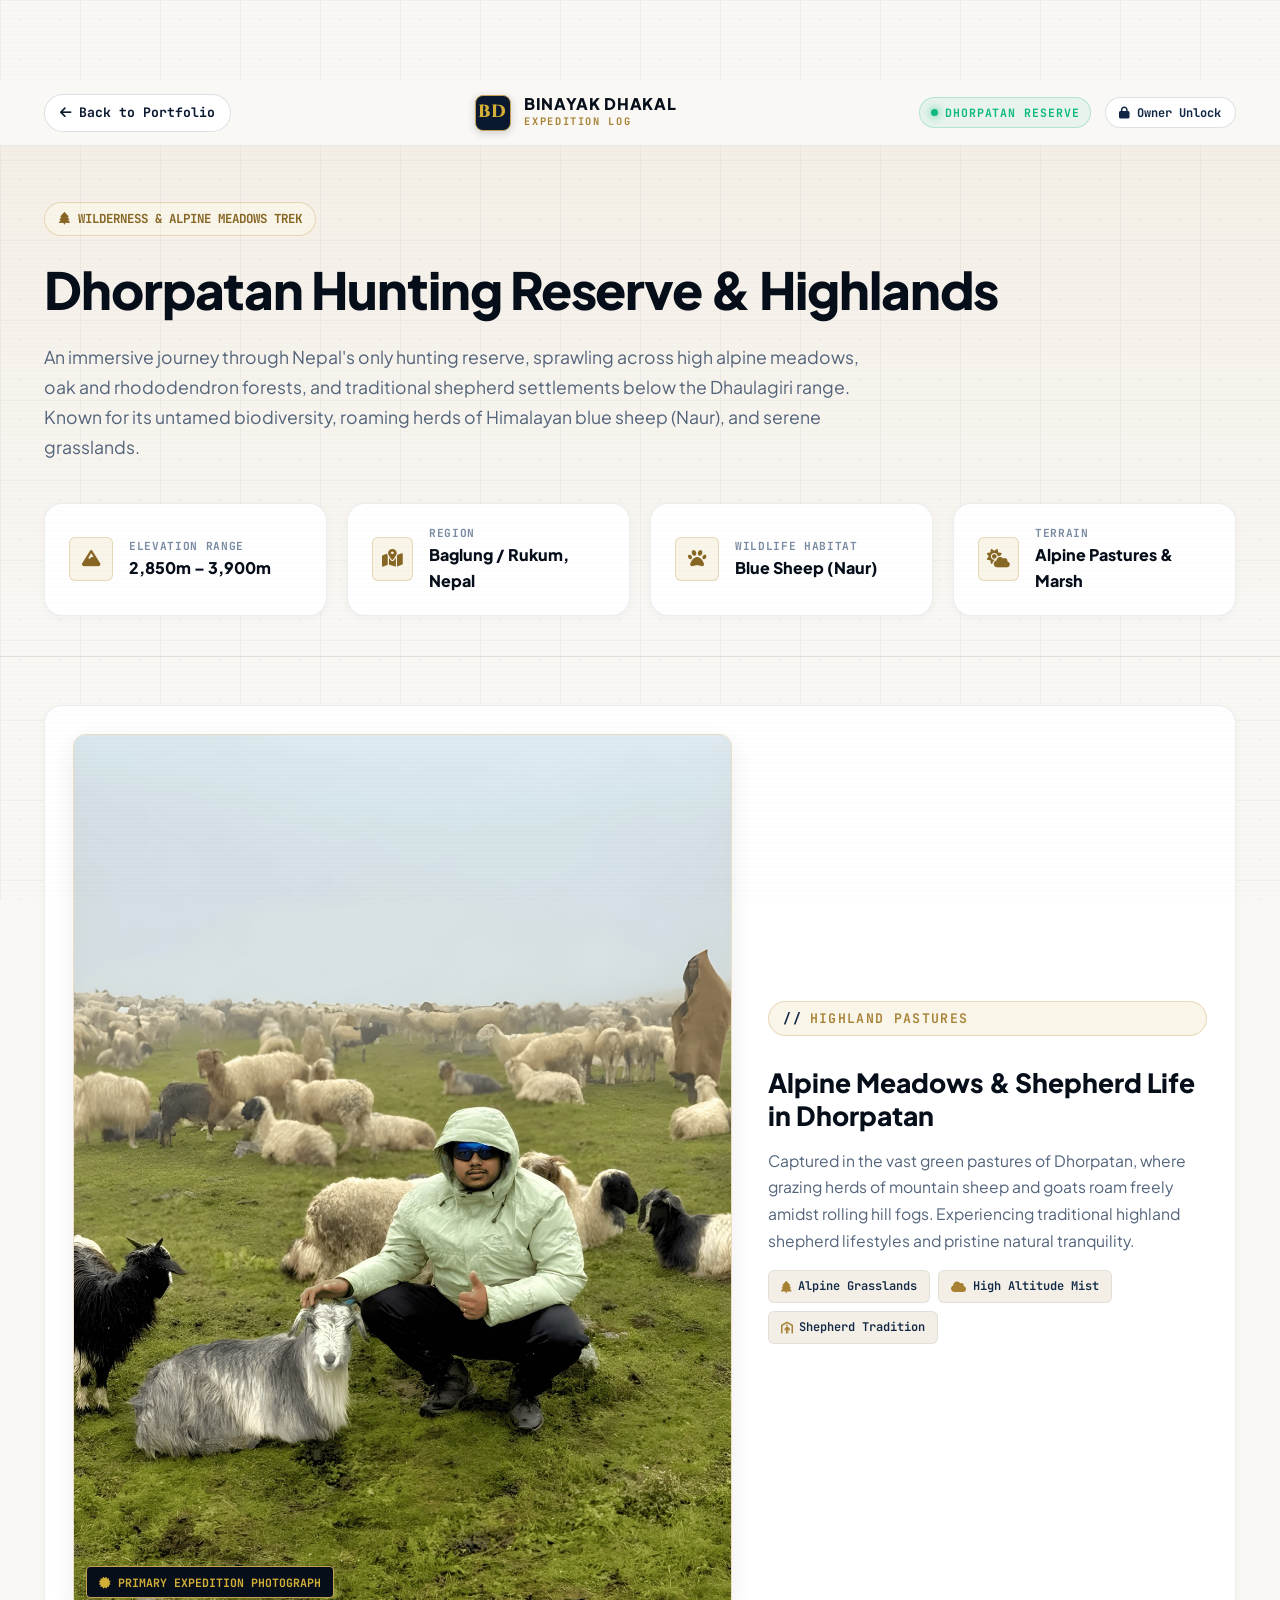
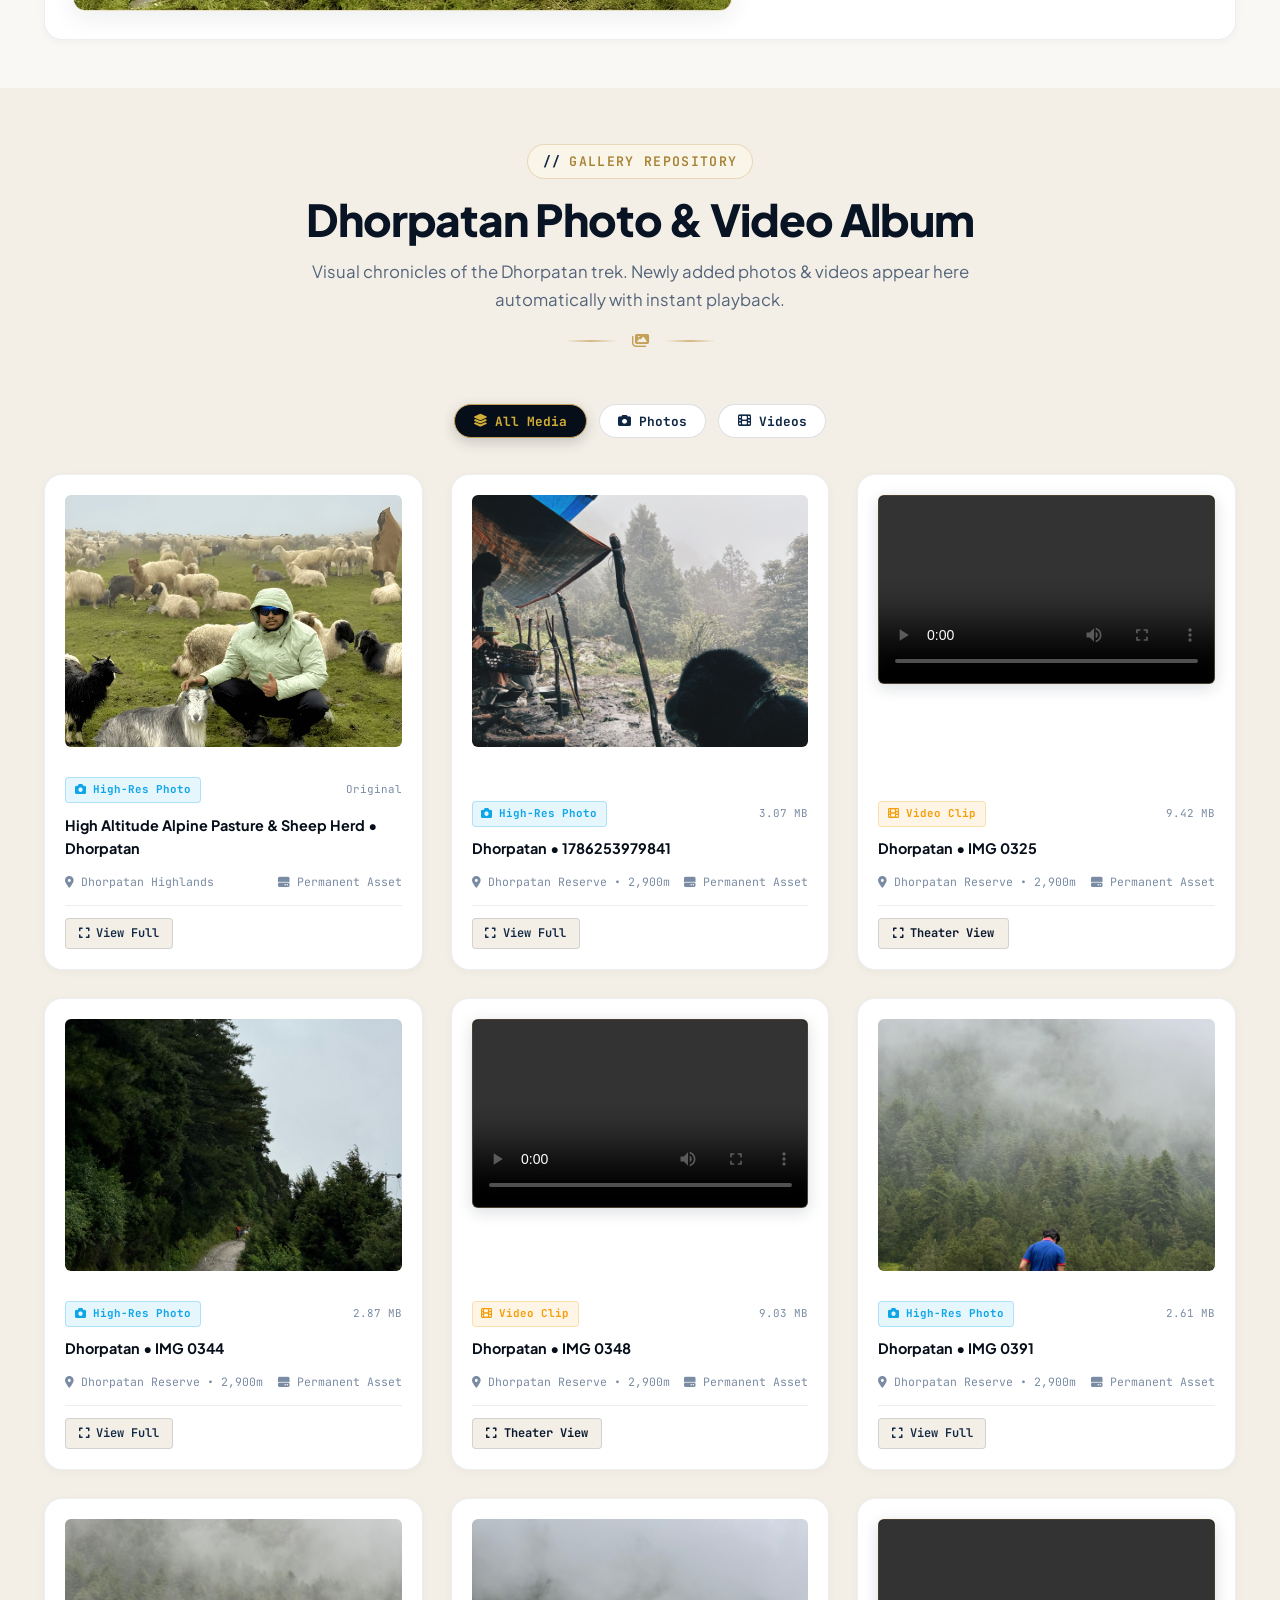
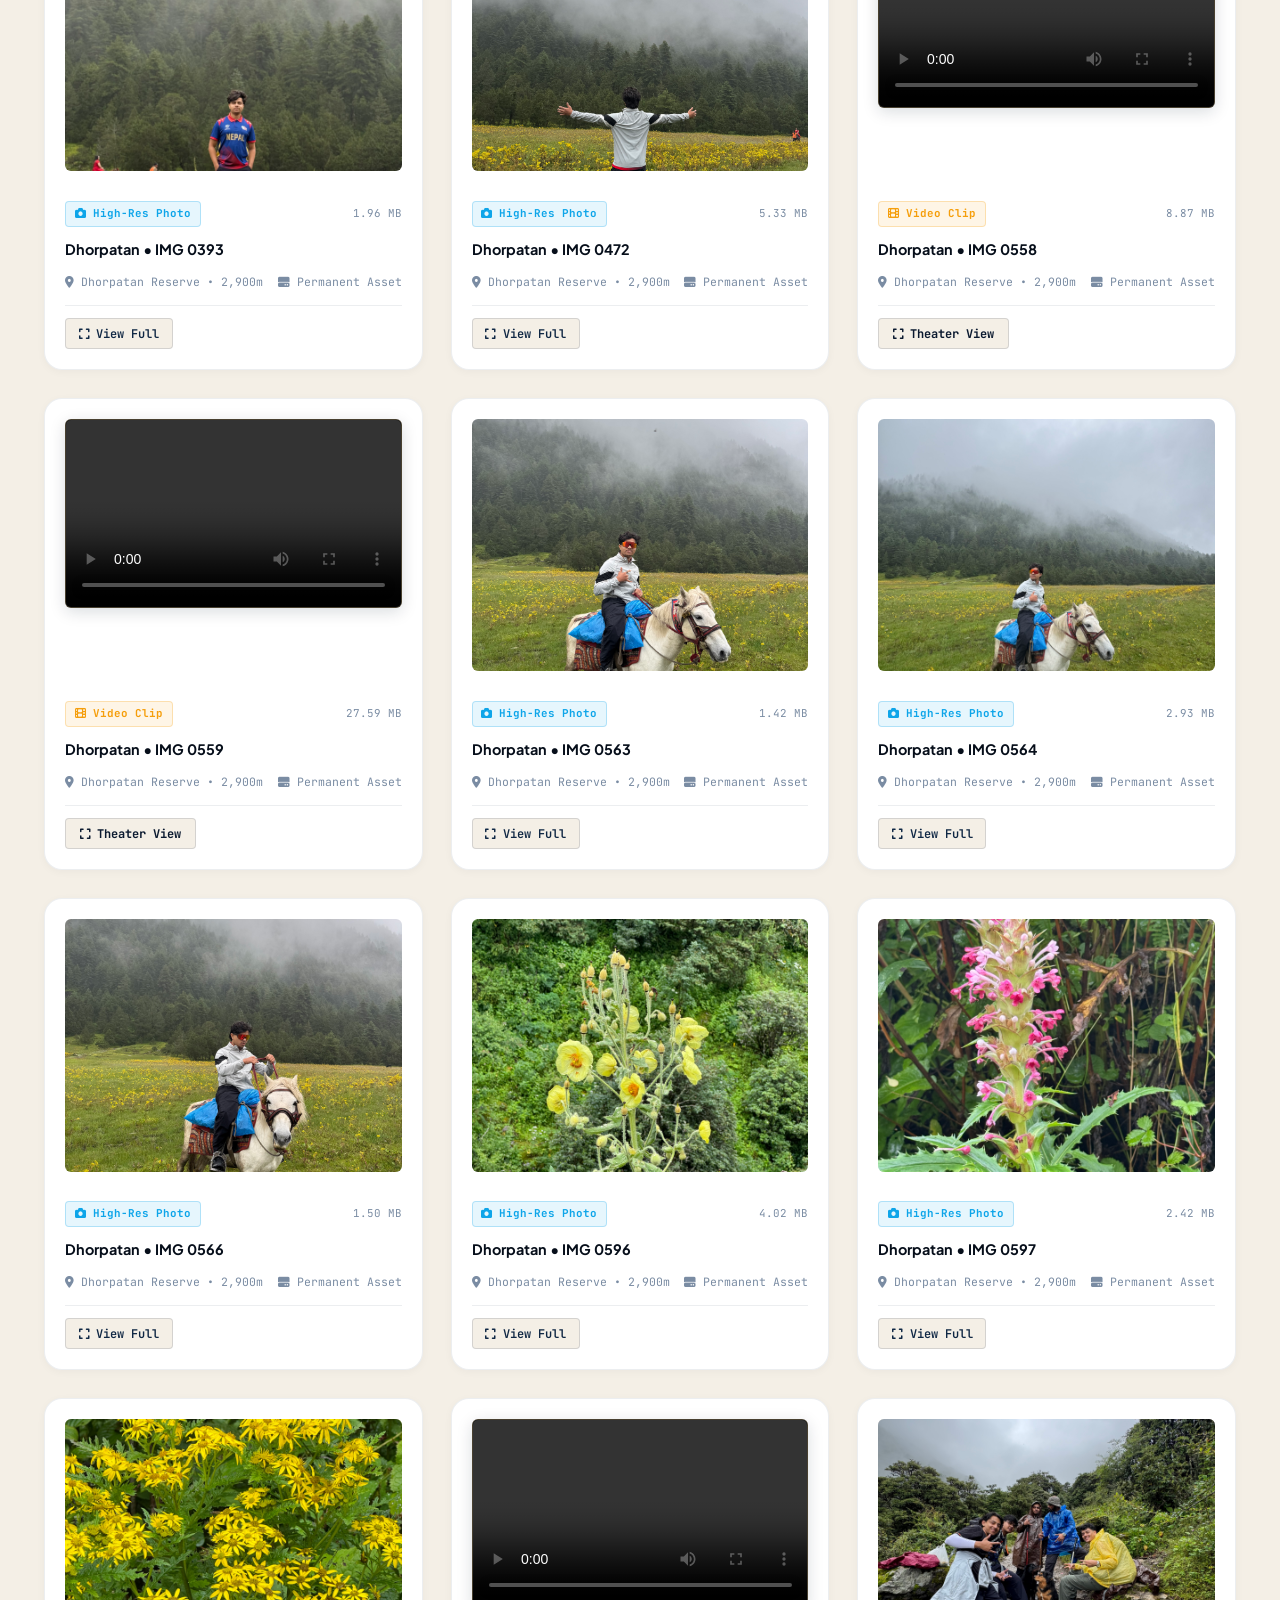
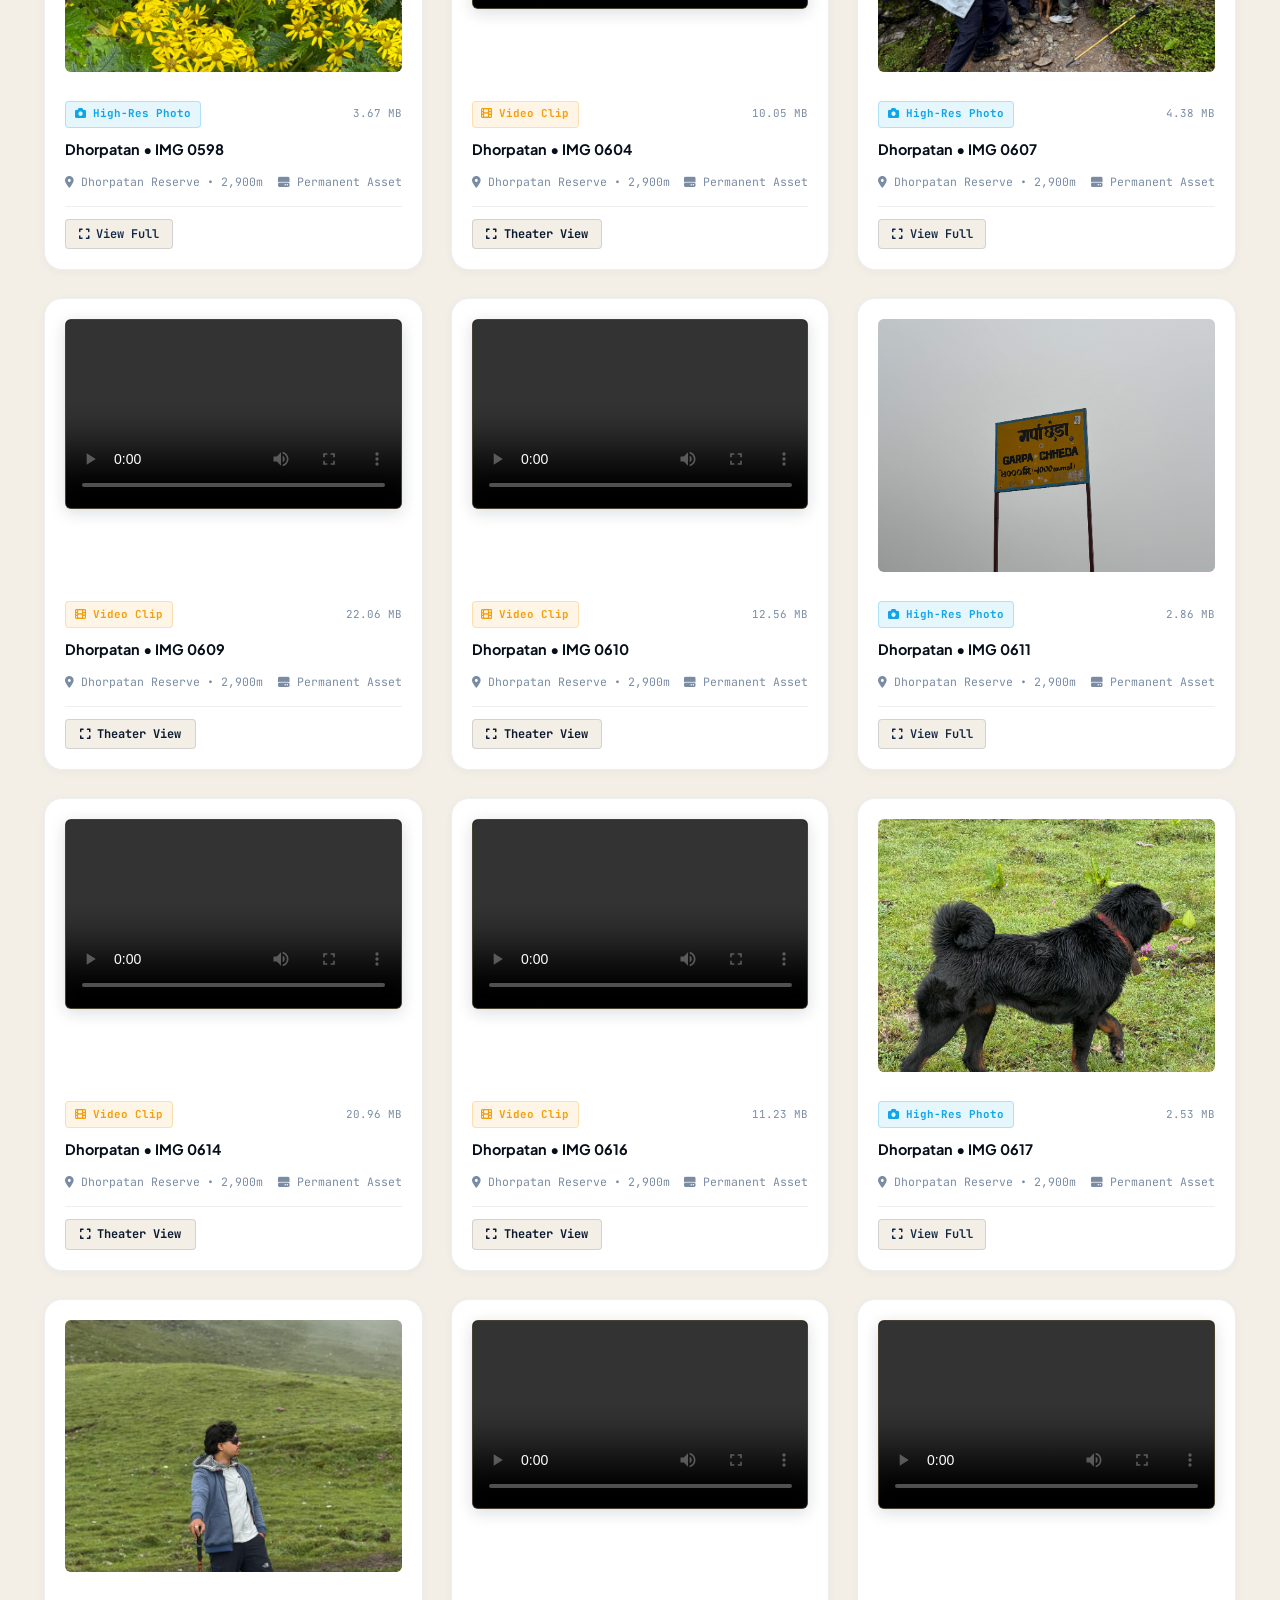
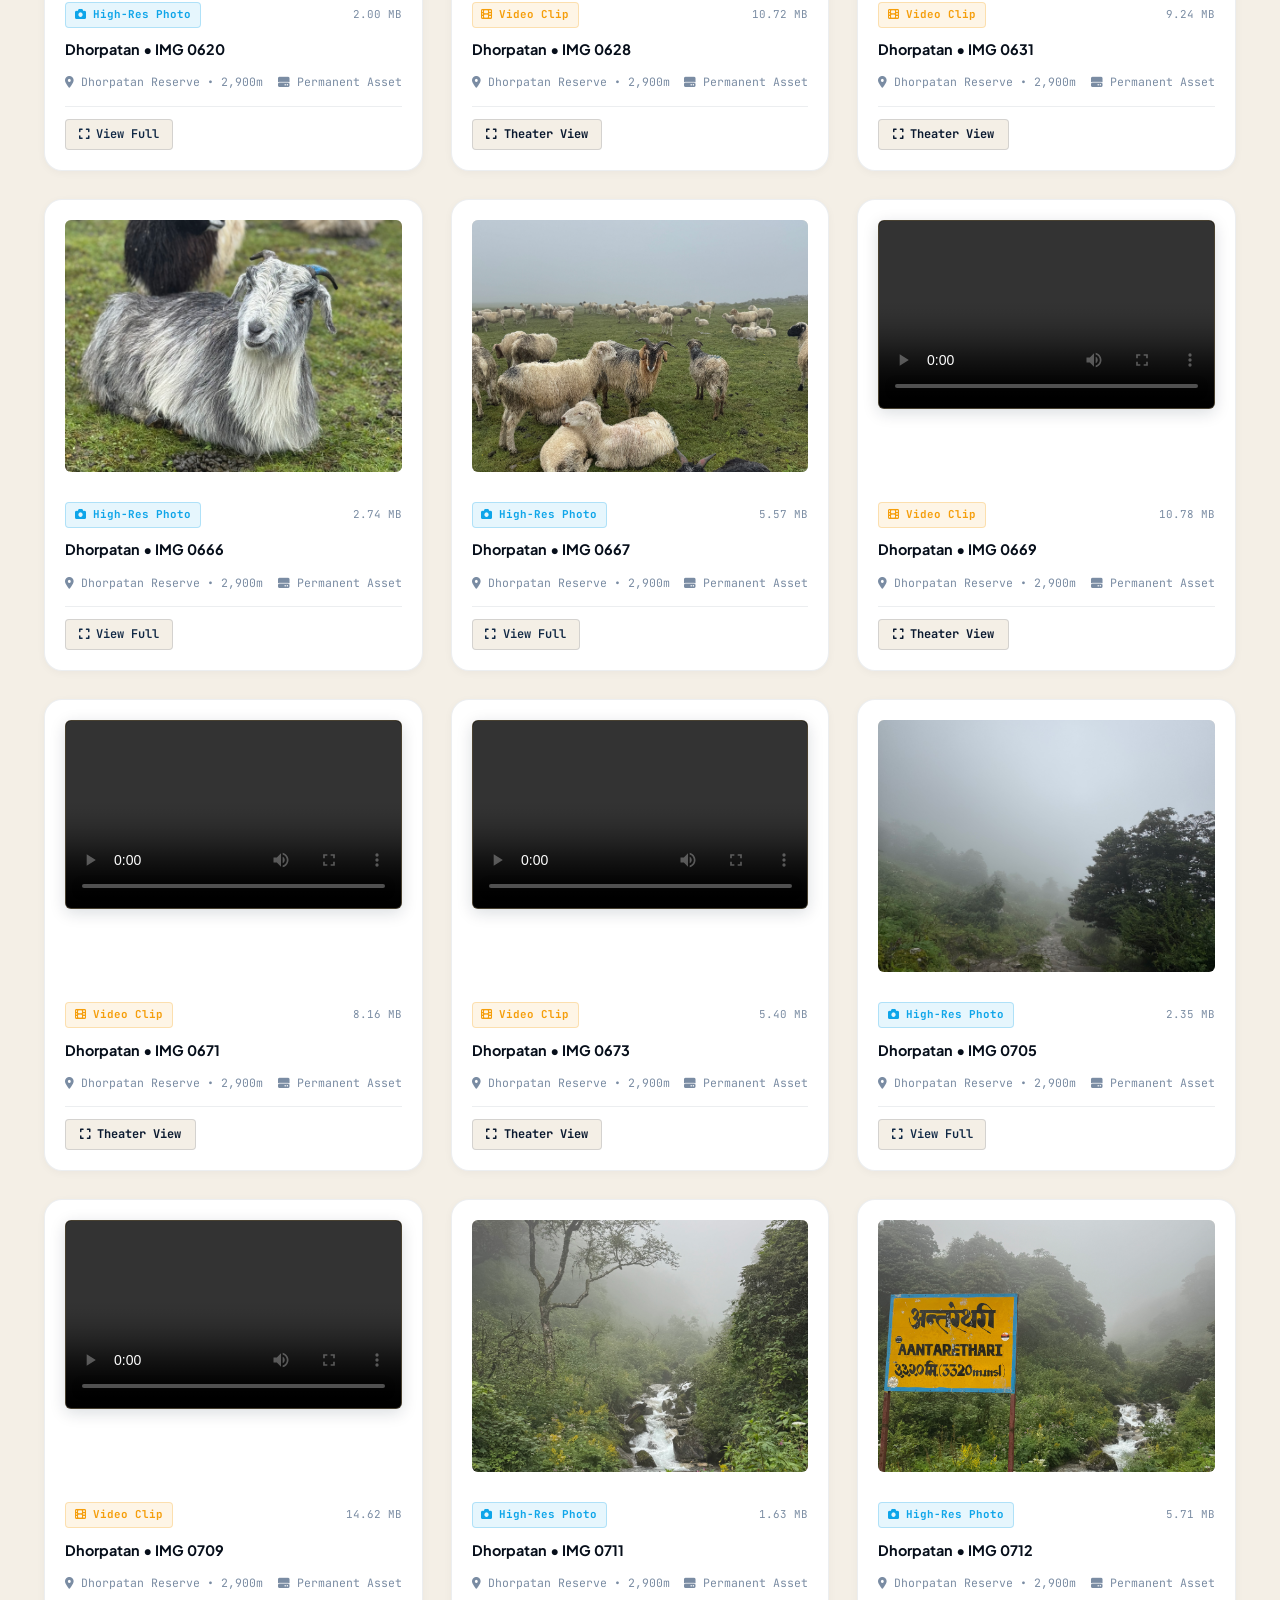
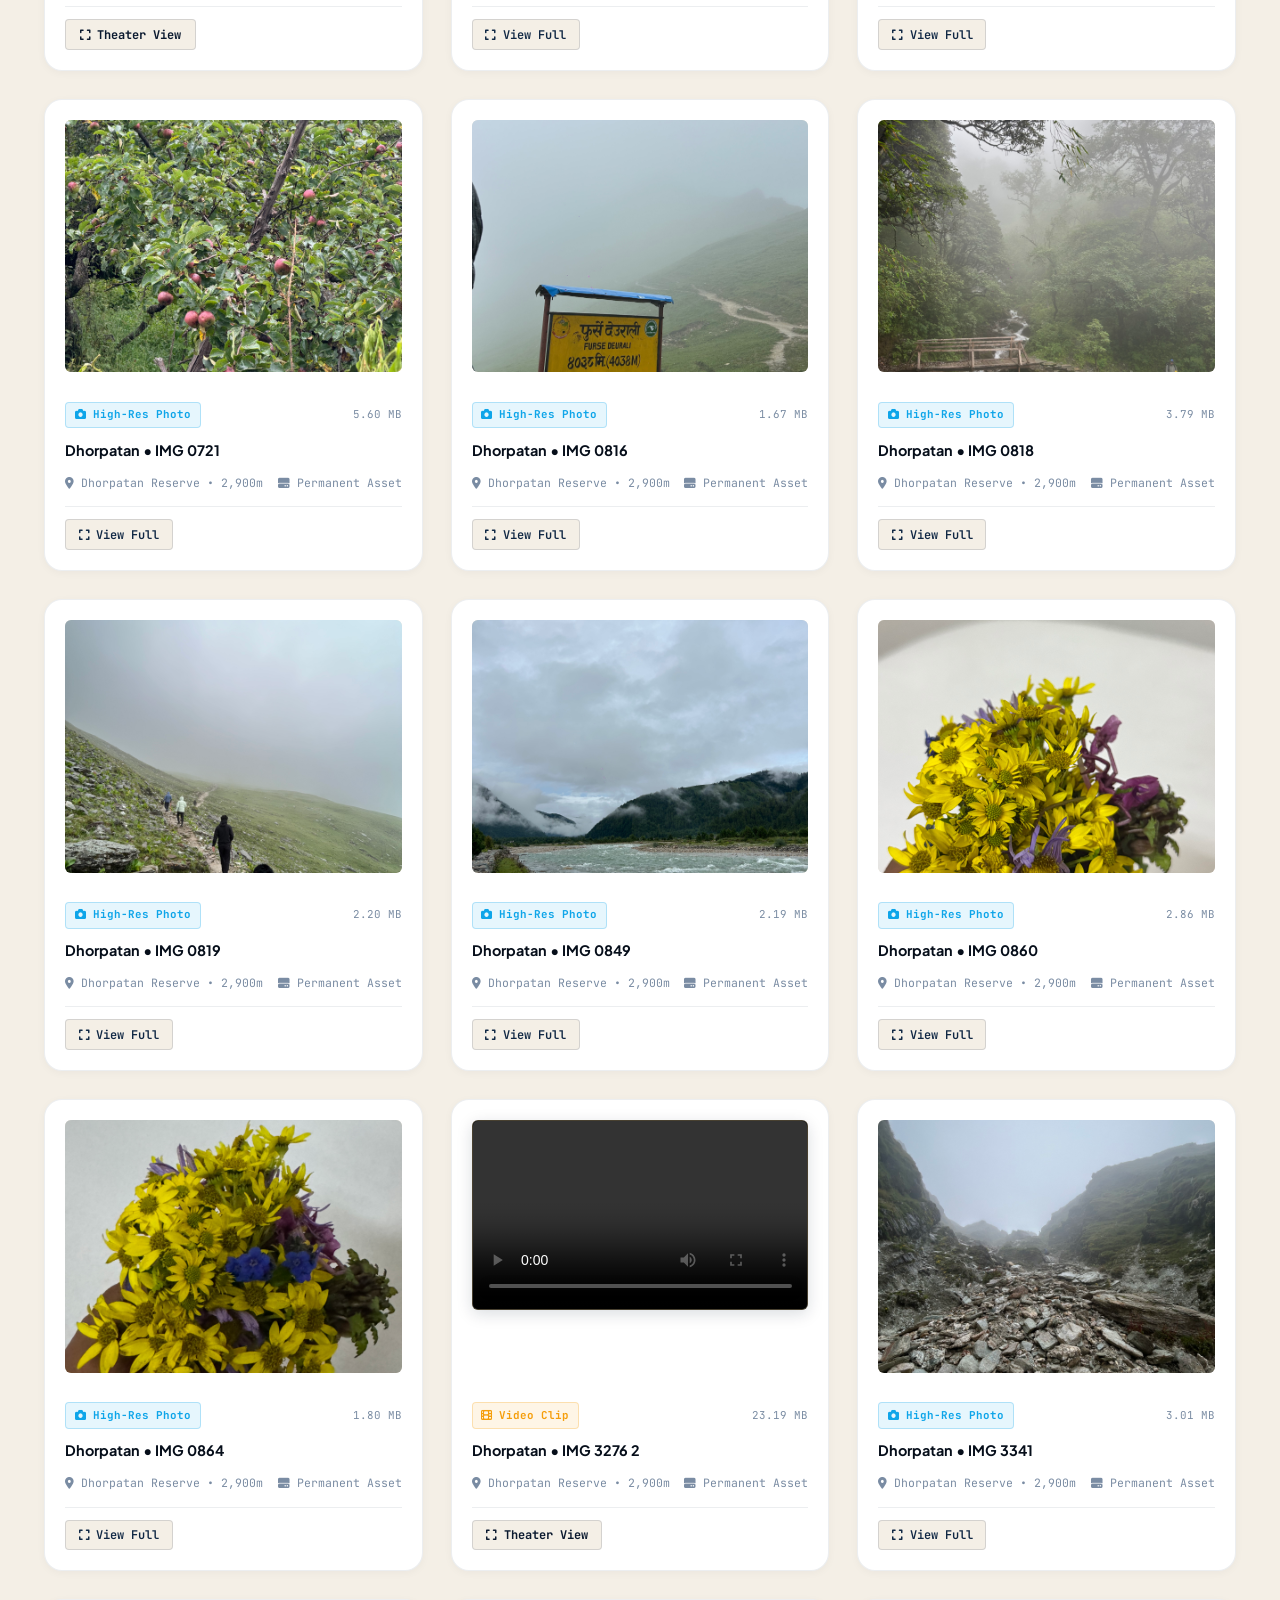
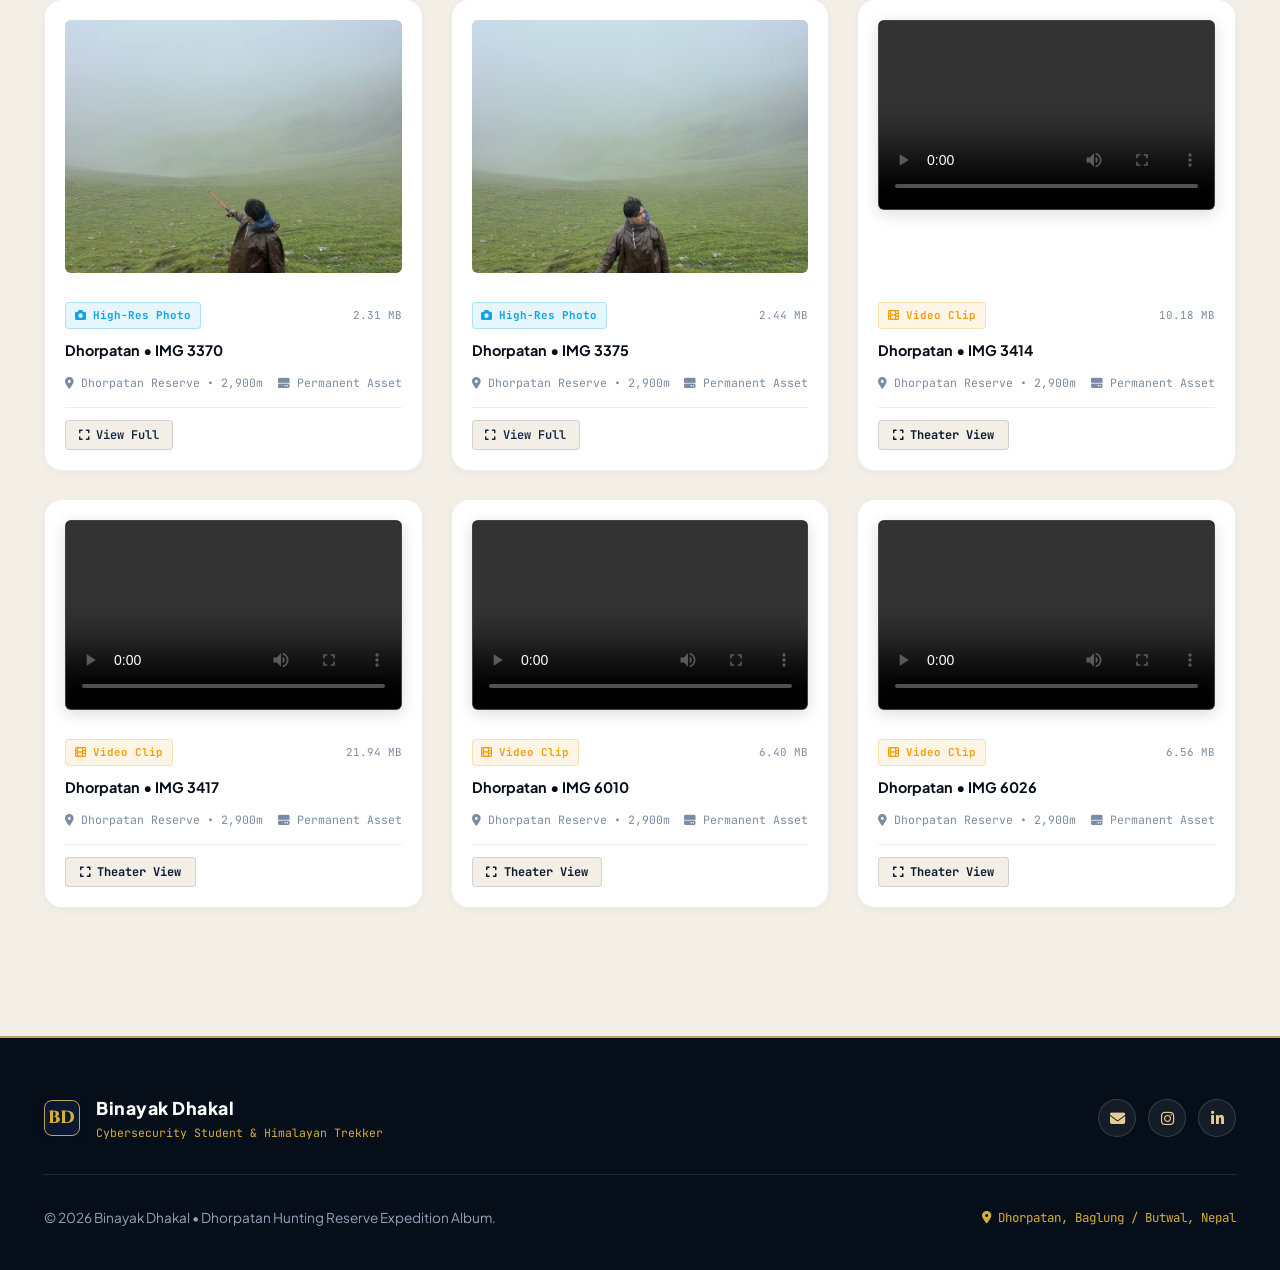
==== trekking-dhorpatan.html @ 5eb03c80 "feat: portfolio website with high performance web-optimized media assets" ====
<!DOCTYPE html>
<html lang="en" class="scroll-smooth">
<head>
  <meta charset="UTF-8">
  <meta name="viewport" content="width=device-width, initial-scale=1.0">
  <title>Dhorpatan Hunting Reserve Expedition Album | Binayak Dhakal</title>
  <meta name="description" content="Trekking photo & video album from Binayak Dhakal's trek through the alpine pastures and wilderness of Dhorpatan Hunting Reserve, Nepal.">
  
  <!-- Google Fonts -->
  <link rel="preconnect" href="https://fonts.googleapis.com">
  <link rel="preconnect" href="https://fonts.gstatic.com" crossorigin>
  <link href="https://fonts.googleapis.com/css2?family=Cinzel:wght@500;600;700;800&family=JetBrains+Mono:ital,wght@0,300;0,400;0,500;0,700;1,400&family=Plus+Jakarta+Sans:ital,wght@0,300;0,400;0,500;0,600;0,700;0,800;1,400&display=swap" rel="stylesheet">

  <!-- Font Awesome -->
  <link rel="stylesheet" href="https://cdnjs.cloudflare.com/ajax/libs/font-awesome/6.5.1/css/all.min.css" integrity="sha512-DTOQO9RWCH3ppGqcWaEA1BIZOC6xxalwEsw9c2QQeAIftl+Vegovlnee1c9QX4TctnWMn13TZye+giMm8e2LwA==" crossorigin="anonymous" referrerpolicy="no-referrer" />

  <link rel="stylesheet" href="style.css">
  <link rel="icon" type="image/svg+xml" href="data:image/svg+xml,%3Csvg xmlns='http://www.w3.org/2000/svg' viewBox='0 0 100 100'%3E%3Cpath d='M50 10 L85 25 V50 C85 70 50 90 50 90 C50 90 15 70 15 50 V25 Z' fill='%230f2744' stroke='%23c5a059' stroke-width='4'/%3E%3Ctext x='50' y='58' font-family='sans-serif' font-size='28' font-weight='bold' fill='%23c5a059' text-anchor='middle'%3EBD%3C/text%3E%3C/svg%3E">
</head>
<body class="album-page-body">

  <div class="circuit-bg-overlay" aria-hidden="true"></div>
  <div class="subtle-scanline" aria-hidden="true"></div>

  <!-- Top Sticky Bar -->
  <header class="album-top-bar">
    <div class="album-top-container">
      <a href="index.html#hobbies" class="btn-back-portfolio">
        <i class="fa-solid fa-arrow-left"></i>
        <span>Back to Portfolio</span>
      </a>

      <a href="index.html" class="brand-logo" aria-label="Binayak Dhakal Home">
        <div class="shield-badge mini-shield">
          <span class="monogram-text">BD</span>
        </div>
        <div class="brand-text-group">
          <span class="brand-name">BINAYAK DHAKAL</span>
          <span class="brand-sub">EXPEDITION LOG</span>
        </div>
      </a>

      <div class="album-top-actions">
        <div class="security-status-badge">
          <span class="status-dot"></span>
          <span>DHORPATAN RESERVE</span>
        </div>
        <button class="btn-owner-auth" id="btn-owner-auth" title="Click to enter passcode and upload photos/videos">
          <i class="fa-solid fa-lock"></i>
          <span>Owner Unlock</span>
        </button>
      </div>
    </div>
  </header>

  <main>
    <!-- Expedition Hero Section -->
    <section class="album-hero-section">
      <div class="container album-hero-container">
        
        <div class="album-title-badge">
          <i class="fa-solid fa-tree"></i>
          <span>WILDERNESS & ALPINE MEADOWS TREK</span>
        </div>

        <h1 class="album-main-title">Dhorpatan Hunting Reserve & Highlands</h1>

        <p class="album-expedition-desc">
          An immersive journey through Nepal's only hunting reserve, sprawling across high alpine meadows, oak and rhododendron forests, and traditional shepherd settlements below the Dhaulagiri range. Known for its untamed biodiversity, roaming herds of Himalayan blue sheep (Naur), and serene grasslands.
        </p>

        <!-- Expedition Stats Grid -->
        <div class="album-stats-grid">
          <div class="album-stat-card royal-card">
            <div class="stat-icon-box">
              <i class="fa-solid fa-mountain"></i>
            </div>
            <div class="stat-details">
              <span class="stat-label">ELEVATION RANGE</span>
              <span class="stat-val">2,850m – 3,900m</span>
            </div>
          </div>

          <div class="album-stat-card royal-card">
            <div class="stat-icon-box">
              <i class="fa-solid fa-map-location-dot"></i>
            </div>
            <div class="stat-details">
              <span class="stat-label">REGION</span>
              <span class="stat-val">Baglung / Rukum, Nepal</span>
            </div>
          </div>

          <div class="album-stat-card royal-card">
            <div class="stat-icon-box">
              <i class="fa-solid fa-paw"></i>
            </div>
            <div class="stat-details">
              <span class="stat-label">WILDLIFE HABITAT</span>
              <span class="stat-val">Blue Sheep (Naur)</span>
            </div>
          </div>

          <div class="album-stat-card royal-card">
            <div class="stat-icon-box">
              <i class="fa-solid fa-cloud-sun"></i>
            </div>
            <div class="stat-details">
              <span class="stat-label">TERRAIN</span>
              <span class="stat-val">Alpine Pastures & Marsh</span>
            </div>
          </div>
        </div>

      </div>
    </section>

    <!-- Featured Photo Spotlight -->
    <section class="featured-photo-spotlight">
      <div class="container">
        
        <div class="spotlight-card royal-card">
          <div class="spotlight-img-wrap">
            <img 
              src="assets/binayak_dhorpatan.jpg" 
              alt="Binayak Dhakal in the high alpine pastures of Dhorpatan surrounded by sheep and mountain mist"
            />
            <div class="spotlight-badge">
              <i class="fa-solid fa-certificate"></i>
              <span>PRIMARY EXPEDITION PHOTOGRAPH</span>
            </div>
          </div>

          <div class="spotlight-info">
            <div class="section-tag">
              <span class="tag-hash">//</span>
              <span>HIGHLAND PASTURES</span>
            </div>
            <h2 class="spotlight-title">Alpine Meadows & Shepherd Life in Dhorpatan</h2>
            <p class="spotlight-text">
              Captured in the vast green pastures of Dhorpatan, where grazing herds of mountain sheep and goats roam freely amidst rolling hill fogs. Experiencing traditional highland shepherd lifestyles and pristine natural tranquility.
            </p>
            <div class="spotlight-tags">
              <span class="tech-badge"><i class="fa-solid fa-tree"></i> Alpine Grasslands</span>
              <span class="tech-badge"><i class="fa-solid fa-cloud"></i> High Altitude Mist</span>
              <span class="tech-badge"><i class="fa-solid fa-person-shelter"></i> Shepherd Tradition</span>
            </div>
          </div>
        </div>

      </div>
    </section>

    <!-- Direct Gallery Uploader Section (Owner Only) -->
    <section class="album-uploader-section" id="album-uploader-section">
      <div class="container">
        
        <div class="album-uploader-card royal-card">
          <div class="uploader-header">
            <div class="uploader-title-group">
              <h3><i class="fa-solid fa-cloud-arrow-up"></i> Add Photos & Videos from Device Gallery</h3>
              <p>Directly upload high-resolution expedition photographs or trekking video clips without writing any code. Stored securely in your browser.</p>
            </div>
            <span class="hobby-badge cyber-badge" id="user-media-count">0 Custom Media Item(s)</span>
          </div>

          <!-- Hidden Native File Input -->
          <input type="file" id="album-file-input" accept="image/*,video/*" multiple style="display: none;">

          <!-- Interactive Drag & Drop Area -->
          <div class="uploader-dropzone" id="album-dropzone" title="Click or drop photos/videos here">
            <div class="dropzone-icon-circle">
              <i class="fa-solid fa-photo-film"></i>
            </div>
            <h4 class="dropzone-title">Click to Browse Gallery or Drag & Drop Files</h4>
            <p class="dropzone-desc">Supports JPG, PNG, HEIC, MP4, MOV, WebM • Select multiple files at once</p>
          </div>

          <!-- Caption & Location Inputs -->
          <div class="uploader-inputs-grid">
            <div class="uploader-input-group">
              <label for="album-caption-input"><i class="fa-solid fa-pen-nib"></i> Optional Photo/Video Caption</label>
              <input type="text" id="album-caption-input" placeholder="e.g., Dhorpatan Valley Basin, Shepherd Pasture, Blue Sheep Sightings...">
            </div>
            <div class="uploader-input-group">
              <label for="album-location-input"><i class="fa-solid fa-map-pin"></i> Trail Landmark / Altitude</label>
              <input type="text" id="album-location-input" placeholder="e.g., Dhorpatan Reserve • 2,900m, Jaljala Pass...">
            </div>
          </div>
        </div>

      </div>
    </section>

    <!-- Photo & Video Album Gallery -->
    <section class="album-gallery-section">
      <div class="container">
        
        <div class="section-header">
          <div class="section-tag">
            <span class="tag-hash">//</span>
            <span>GALLERY REPOSITORY</span>
          </div>
          <h2 class="section-title">Dhorpatan Photo & Video Album</h2>
          <p class="section-subtitle">Visual chronicles of the Dhorpatan trek. Newly added photos & videos appear here automatically with instant playback.</p>
          <div class="section-divider">
            <span class="divider-line"></span>
            <i class="fa-solid fa-images divider-icon"></i>
            <span class="divider-line"></span>
          </div>
        </div>

        <!-- Filter Pills Bar -->
        <div class="gallery-filter-bar">
          <button class="gallery-filter-btn active" data-filter="all">
            <i class="fa-solid fa-layer-group"></i> All Media
          </button>
          <button class="gallery-filter-btn" data-filter="photo">
            <i class="fa-solid fa-camera"></i> Photos
          </button>
          <button class="gallery-filter-btn" data-filter="video">
            <i class="fa-solid fa-film"></i> Videos
          </button>
        </div>

        <!-- Dynamic User-Uploaded & Verified Media Gallery Grid -->
        <div class="gallery-grid" id="dynamic-gallery-grid">
          <!-- Media will render dynamically here -->
        </div>

        <!-- Empty State Notice -->
        <div class="gallery-empty-notice" id="gallery-empty-state">
          <i class="fa-solid fa-mountain-sun"></i>
          <h4>Your Uploaded Photos & Videos Will Appear Here</h4>
          <p>Click "Owner Unlock" at the top right to open the uploader and add media directly from your device gallery.</p>
        </div>

      </div>
    </section>
  </main>

  <!-- Fullscreen Cinema Lightbox Modal (Supports Photos & Full-Screen Video Players) -->
  <div class="album-lightbox-modal" id="album-lightbox" aria-hidden="true" role="dialog">
    <div class="lightbox-dialog-box">
      
      <!-- Top Title & Action Bar -->
      <div class="lightbox-top-bar">
        <span class="lightbox-title-text" id="lightbox-caption">Dhorpatan Reserve Expedition</span>
        <div class="lightbox-top-actions">
          <a href="#" class="lightbox-action-btn" id="lightbox-download" download title="Download Original">
            <i class="fa-solid fa-download"></i> <span>Download</span>
          </a>
          <button class="lightbox-action-btn delete-btn" id="lightbox-delete" title="Delete this media">
            <i class="fa-solid fa-trash-can"></i> <span>Delete</span>
          </button>
          <button class="lightbox-close-icon" id="lightbox-close" aria-label="Close Lightbox">
            <i class="fa-solid fa-xmark"></i>
          </button>
        </div>
      </div>

      <!-- Main Media Container (Image or Video Player) -->
      <div class="lightbox-media-container" id="lightbox-media-container">
        <!-- Injected via JS -->
      </div>

      <!-- Navigation Arrows -->
      <button class="lightbox-nav-btn prev" id="lightbox-prev" aria-label="Previous item">
        <i class="fa-solid fa-chevron-left"></i>
      </button>
      <button class="lightbox-nav-btn next" id="lightbox-next" aria-label="Next item">
        <i class="fa-solid fa-chevron-right"></i>
      </button>

      <!-- Bottom Metadata Bar -->
      <div class="lightbox-bottom-bar" id="lightbox-meta">
        <!-- Location, Date & Size Injected via JS -->
      </div>

    </div>
  </div>

  <!-- Custom Owner Unlock Modal -->
  <div class="custom-dialog-modal" id="owner-auth-modal" aria-hidden="true" role="dialog">
    <div class="dialog-box-royal">
      <div class="dialog-header-royal">
        <span class="dialog-title"><i class="fa-solid fa-shield-halved"></i> Owner Access Unlock</span>
        <button class="dialog-close-btn" id="close-owner-modal-btn" aria-label="Close dialog"><i class="fa-solid fa-xmark"></i></button>
      </div>
      <div class="dialog-body-royal">
        <p class="dialog-message">Enter your owner passcode to unlock direct photo and video upload tools and management controls.</p>
        <div class="dialog-input-wrap">
          <label for="owner-passcode-input" class="dialog-input-label">PASSCODE</label>
          <input type="password" id="owner-passcode-input" class="dialog-input-field" placeholder="Enter owner passcode (binayak)..." autocomplete="current-password">
          <span class="dialog-hint">Default passcode: <code>binayak</code></span>
        </div>
      </div>
      <div class="dialog-footer-royal">
        <button class="dialog-btn dialog-btn-cancel" id="cancel-owner-btn">Cancel</button>
        <button class="dialog-btn dialog-btn-confirm" id="submit-owner-btn"><i class="fa-solid fa-lock-open"></i> Unlock Tools</button>
      </div>
    </div>
  </div>

  <!-- Custom Delete Confirmation Modal -->
  <div class="custom-dialog-modal" id="delete-confirm-modal" aria-hidden="true" role="dialog">
    <div class="dialog-box-royal">
      <div class="dialog-header-royal">
        <span class="dialog-title danger-title"><i class="fa-solid fa-triangle-exclamation"></i> Confirm Media Removal</span>
        <button class="dialog-close-btn" id="close-delete-modal-btn" aria-label="Close dialog"><i class="fa-solid fa-xmark"></i></button>
      </div>
      <div class="dialog-body-royal">
        <p class="dialog-message">Are you sure you want to permanently remove this photograph or video clip from your album? This action cannot be undone.</p>
      </div>
      <div class="dialog-footer-royal">
        <button class="dialog-btn dialog-btn-cancel" id="cancel-delete-btn">Cancel</button>
        <button class="dialog-btn dialog-btn-danger" id="confirm-delete-btn"><i class="fa-solid fa-trash-can"></i> Yes, Remove Media</button>
      </div>
    </div>
  </div>

  <!-- Floating Action Toast -->
  <div class="toast" id="album-toast" role="alert" aria-live="polite">
    <i class="fa-solid fa-circle-check toast-icon"></i>
    <div class="toast-content">
      <h4 class="toast-title" id="album-toast-title">Notification</h4>
      <p class="toast-message" id="album-toast-message">Message text</p>
    </div>
  </div>

  <!-- Footer -->
  <footer class="site-footer">
    <div class="container footer-container">
      <div class="footer-top">
        <div class="footer-brand">
          <div class="shield-badge mini-shield">
            <span class="monogram-text">BD</span>
          </div>
          <div>
            <span class="footer-name">Binayak Dhakal</span>
            <span class="footer-role">Cybersecurity Student & Himalayan Trekker</span>
          </div>
        </div>
        <div class="footer-socials">
          <a href="index.html#contact" title="Contact Binayak"><i class="fa-solid fa-envelope"></i></a>
          <a href="https://www.instagram.com/binayakd10/" target="_blank" rel="noopener noreferrer" title="Instagram"><i class="fa-brands fa-instagram"></i></a>
          <a href="https://www.linkedin.com/in/binayak-dhakal-94878131a/" target="_blank" rel="noopener noreferrer" title="LinkedIn"><i class="fa-brands fa-linkedin-in"></i></a>
        </div>
      </div>
      <div class="footer-bottom">
        <p class="footer-copy">&copy; 2026 Binayak Dhakal • Dhorpatan Hunting Reserve Expedition Album.</p>
        <p class="footer-location"><i class="fa-solid fa-location-dot"></i> Dhorpatan, Baglung / Butwal, Nepal</p>
      </div>
    </div>
  </footer>

  <!-- Album Manager Engine Script -->
  <script src="album-manager.js"></script>
  <script>
    document.addEventListener('DOMContentLoaded', () => {
      window.albumManager = new TrekkingAlbumManager('dhorpatan', 'Dhorpatan Hunting Reserve');
    });
  </script>
</body>
</html>
---- style.css ----
/* ==========================================================================
   BINAYAK DHAKAL — CYBERSECURITY PORTFOLIO DESIGN SYSTEM
   Theme: Light Royal Navy & Muted Gold / Cream Ivory Cybersecurity
   ========================================================================== */

/* --------------------------------------------------------------------------
   1. CSS Custom Properties / Design Tokens
   -------------------------------------------------------------------------- */
:root {
  /* Brand Palettes: Cream & Ivory Backgrounds */
  --bg-primary: #FAF8F5;
  --bg-secondary: #F4EFE6;
  --bg-tertiary: #ECE5D8;
  --bg-card: #FFFFFF;
  --bg-card-subtle: #FDFBF7;
  --bg-glass: rgba(255, 255, 255, 0.85);

  /* Deep Royal Navy (Authority, Defense, Contrast) */
  --navy-950: #060E1A;
  --navy-900: #0A192F;
  --navy-850: #0F2744;
  --navy-800: #143257;
  --navy-700: #1E426D;
  --navy-600: #2C5A8F;
  --navy-500: #3E74B0;

  /* Royal Muted Gold & Bronze Accents (Elegance, Security Badges) */
  --gold-50: #FAF5E9;
  --gold-100: #F3E7C9;
  --gold-200: #E5CD94;
  --gold-300: #D4AF37;
  --gold-400: #C5A059;
  --gold-500: #A68134;
  --gold-600: #886725;
  --gold-glow: rgba(197, 160, 89, 0.35);

  /* Text & Contrast Tokens */
  --text-main: #0C1A2E;
  --text-heading: #081324;
  --text-muted: #53647B;
  --text-dim: #7A8CA3;
  --text-light: #FAF8F5;

  /* Functional Alert & Security Accents */
  --accent-emerald: #10B981;
  --accent-emerald-glow: rgba(16, 185, 129, 0.25);
  --accent-amber: #F59E0B;
  --accent-rose: #E11D48;
  --accent-cyan: #0EA5E9;

  /* Borders & Shadows */
  --border-light: rgba(15, 39, 68, 0.08);
  --border-medium: rgba(15, 39, 68, 0.14);
  --border-gold: rgba(197, 160, 89, 0.35);
  --border-gold-strong: rgba(197, 160, 89, 0.7);

  --shadow-sm: 0 2px 8px rgba(10, 25, 47, 0.04);
  --shadow-md: 0 8px 24px rgba(10, 25, 47, 0.07);
  --shadow-lg: 0 16px 36px rgba(10, 25, 47, 0.10);
  --shadow-gold: 0 10px 30px rgba(197, 160, 89, 0.18);

  /* Typography */
  --font-sans: 'Plus Jakarta Sans', -apple-system, BlinkMacSystemFont, 'Segoe UI', Roboto, sans-serif;
  --font-mono: 'JetBrains Mono', 'Fira Code', monospace;
  --font-serif: 'Cinzel', serif;

  /* Layout & Transitions */
  --container-max: 1240px;
  --nav-height: 80px;
  --radius-sm: 6px;
  --radius-md: 12px;
  --radius-lg: 18px;
  --radius-xl: 26px;
  --transition-fast: 0.2s cubic-bezier(0.16, 1, 0.3, 1);
  --transition-smooth: 0.35s cubic-bezier(0.16, 1, 0.3, 1);
  --transition-spring: 0.5s cubic-bezier(0.34, 1.56, 0.64, 1);
}

/* --------------------------------------------------------------------------
   2. Reset & Global Styles
   -------------------------------------------------------------------------- */
*, *::before, *::after {
  box-sizing: border-box;
  margin: 0;
  padding: 0;
}

html {
  scroll-behavior: smooth;
  font-size: 16px;
  -webkit-font-smoothing: antialiased;
  -moz-osx-font-smoothing: grayscale;
}

body {
  font-family: var(--font-sans);
  background-color: var(--bg-primary);
  color: var(--text-main);
  line-height: 1.65;
  overflow-x: hidden;
  position: relative;
  min-height: 100vh;
}

img, svg {
  display: block;
  max-width: 100%;
}

a {
  color: inherit;
  text-decoration: none;
  transition: color var(--transition-fast);
}

button {
  cursor: pointer;
  border: none;
  background: none;
  font-family: inherit;
}

ul, ol {
  list-style: none;
}

/* --------------------------------------------------------------------------
   3. Subtle Background Grid & Circuit Overlay
   -------------------------------------------------------------------------- */
.circuit-bg-overlay {
  position: fixed;
  top: 0;
  left: 0;
  width: 100vw;
  height: 100vh;
  pointer-events: none;
  z-index: 0;
  opacity: 0.035;
  background-image: 
    radial-gradient(#0a192f 1px, transparent 1px),
    linear-gradient(to right, #0a192f 1px, transparent 1px),
    linear-gradient(to bottom, #0a192f 1px, transparent 1px);
  background-size: 40px 40px, 80px 80px, 80px 80px;
}

.subtle-scanline {
  position: fixed;
  top: 0;
  left: 0;
  width: 100%;
  height: 100%;
  pointer-events: none;
  z-index: 1;
  opacity: 0.018;
  background: linear-gradient(
    to bottom,
    rgba(15, 39, 68, 0) 50%,
    rgba(15, 39, 68, 0.4) 51%
  );
  background-size: 100% 4px;
}

/* --------------------------------------------------------------------------
   4. Layout Container & Section Framework
   -------------------------------------------------------------------------- */
.container {
  width: 100%;
  max-width: var(--container-max);
  margin-left: auto;
  margin-right: auto;
  padding-left: 1.5rem;
  padding-right: 1.5rem;
}

.section {
  padding: 6rem 0;
  position: relative;
  z-index: 2;
}

.section-header {
  text-align: center;
  margin-bottom: 3.5rem;
  position: relative;
}

.section-tag {
  display: inline-flex;
  align-items: center;
  gap: 0.5rem;
  font-family: var(--font-mono);
  font-size: 0.825rem;
  font-weight: 600;
  letter-spacing: 0.1em;
  color: var(--gold-500);
  background: var(--gold-50);
  border: 1px solid var(--border-gold);
  padding: 0.35rem 0.9rem;
  border-radius: 9999px;
  margin-bottom: 0.85rem;
  text-transform: uppercase;
}

.section-tag .tag-hash {
  color: var(--navy-850);
  font-weight: 700;
}

.section-title {
  font-size: clamp(2rem, 3.5vw, 2.75rem);
  font-weight: 800;
  color: var(--text-heading);
  letter-spacing: -0.025em;
  line-height: 1.2;
}

.section-subtitle {
  font-size: 1.05rem;
  color: var(--text-muted);
  max-width: 680px;
  margin: 0.75rem auto 0 auto;
}

.section-divider {
  display: flex;
  align-items: center;
  justify-content: center;
  gap: 1rem;
  margin-top: 1.25rem;
}

.section-divider .divider-line {
  width: 50px;
  height: 2px;
  background: linear-gradient(90deg, transparent, var(--border-gold-strong), transparent);
}

.section-divider .divider-icon {
  color: var(--gold-400);
  font-size: 0.95rem;
}

/* --------------------------------------------------------------------------
   5. Royal Reusable Card System
   -------------------------------------------------------------------------- */
.royal-card {
  background: var(--bg-card);
  border: 1px solid var(--border-light);
  border-radius: var(--radius-lg);
  box-shadow: var(--shadow-sm);
  transition: transform var(--transition-smooth), box-shadow var(--transition-smooth), border-color var(--transition-smooth);
  position: relative;
  overflow: hidden;
}

.royal-card::before {
  content: '';
  position: absolute;
  top: 0;
  left: 0;
  right: 0;
  height: 3px;
  background: linear-gradient(90deg, transparent, var(--gold-400), transparent);
  opacity: 0;
  transition: opacity var(--transition-smooth);
}

.royal-card:hover {
  transform: translateY(-4px);
  box-shadow: var(--shadow-md);
  border-color: var(--border-gold);
}

.royal-card:hover::before {
  opacity: 1;
}

/* --------------------------------------------------------------------------
   6. Buttons & Interactive Controls
   -------------------------------------------------------------------------- */
.btn {
  display: inline-flex;
  align-items: center;
  justify-content: center;
  gap: 0.65rem;
  font-family: var(--font-sans);
  font-weight: 600;
  font-size: 0.95rem;
  padding: 0.85rem 1.65rem;
  border-radius: 9999px;
  transition: all var(--transition-smooth);
  text-decoration: none;
  cursor: pointer;
}

.btn-royal {
  background: linear-gradient(135deg, var(--navy-900), var(--navy-850));
  color: var(--text-light);
  border: 1px solid rgba(255, 255, 255, 0.15);
  box-shadow: 0 4px 14px rgba(10, 25, 47, 0.2);
}

.btn-royal:hover {
  background: linear-gradient(135deg, var(--navy-850), var(--navy-700));
  color: var(--gold-200);
  transform: translateY(-2px);
  box-shadow: 0 8px 22px rgba(10, 25, 47, 0.28);
}

.btn-outline {
  background: var(--bg-card);
  color: var(--navy-900);
  border: 1.5px solid var(--border-medium);
  box-shadow: var(--shadow-sm);
}

.btn-outline:hover {
  background: var(--bg-secondary);
  border-color: var(--gold-400);
  color: var(--navy-900);
  transform: translateY(-2px);
  box-shadow: var(--shadow-md);
}

.btn-gold-ghost {
  background: rgba(197, 160, 89, 0.08);
  color: var(--gold-600);
  border: 1.5px solid var(--border-gold);
}

.btn-gold-ghost:hover {
  background: var(--gold-400);
  color: #FFFFFF;
  border-color: var(--gold-400);
  transform: translateY(-2px);
  box-shadow: var(--shadow-gold);
}

.btn-sm {
  padding: 0.55rem 1.15rem;
  font-size: 0.85rem;
}

.btn-lg {
  padding: 1rem 2.2rem;
  font-size: 1.05rem;
}

.btn-disabled {
  opacity: 0.6;
  cursor: not-allowed;
  pointer-events: none;
}

/* --------------------------------------------------------------------------
   7. Fixed Navigation Bar
   -------------------------------------------------------------------------- */
.site-header {
  position: fixed;
  top: 0;
  left: 0;
  width: 100%;
  height: var(--nav-height);
  z-index: 1000;
  transition: background-color var(--transition-smooth), box-shadow var(--transition-smooth), height var(--transition-smooth);
}

.site-header.scrolled {
  background: rgba(250, 248, 245, 0.92);
  backdrop-filter: blur(14px);
  -webkit-backdrop-filter: blur(14px);
  border-bottom: 1px solid var(--border-light);
  box-shadow: var(--shadow-sm);
  height: 70px;
}

.nav-container {
  max-width: var(--container-max);
  height: 100%;
  margin: 0 auto;
  padding: 0 1.5rem;
  display: flex;
  align-items: center;
  justify-content: space-between;
}

/* Brand Monogram */
.brand-logo {
  display: flex;
  align-items: center;
  gap: 0.85rem;
}

.shield-badge {
  width: 42px;
  height: 42px;
  background: var(--navy-900);
  border: 1.5px solid var(--gold-400);
  border-radius: 8px;
  display: flex;
  align-items: center;
  justify-content: center;
  position: relative;
  box-shadow: 0 2px 8px rgba(10, 25, 47, 0.2);
  transition: transform var(--transition-fast), border-color var(--transition-fast);
}

.brand-logo:hover .shield-badge {
  transform: scale(1.05);
  border-color: var(--gold-300);
}

.shield-svg {
  position: absolute;
  width: 100%;
  height: 100%;
  top: 0;
  left: 0;
  opacity: 0.15;
}

.shield-path {
  fill: var(--gold-400);
}

.monogram-text {
  font-family: var(--font-serif);
  font-weight: 800;
  font-size: 1.1rem;
  color: var(--gold-300);
  letter-spacing: 0.05em;
  z-index: 1;
}

.brand-text-group {
  display: flex;
  flex-direction: column;
}

.brand-name {
  font-family: var(--font-sans);
  font-weight: 800;
  font-size: 1rem;
  color: var(--navy-950);
  letter-spacing: 0.04em;
  line-height: 1.15;
}

.brand-sub {
  font-family: var(--font-mono);
  font-size: 0.65rem;
  font-weight: 700;
  color: var(--gold-500);
  letter-spacing: 0.16em;
}

/* Desktop Links */
.nav-links {
  display: flex;
  align-items: center;
  gap: 1.75rem;
}

.nav-item {
  font-size: 0.9rem;
  font-weight: 600;
  color: var(--text-muted);
  position: relative;
  padding: 0.35rem 0;
  transition: color var(--transition-fast);
}

.nav-index {
  font-family: var(--font-mono);
  font-size: 0.75rem;
  color: var(--gold-500);
  margin-right: 0.2rem;
  font-weight: 500;
}

.nav-item::after {
  content: '';
  position: absolute;
  bottom: 0;
  left: 0;
  width: 0;
  height: 2px;
  background: var(--gold-400);
  transition: width var(--transition-smooth);
}

.nav-item:hover, .nav-item.active {
  color: var(--navy-950);
}

.nav-item:hover::after, .nav-item.active::after {
  width: 100%;
}

/* Action Group */
.nav-actions {
  display: flex;
  align-items: center;
  gap: 1rem;
}

.security-status-badge {
  display: flex;
  align-items: center;
  gap: 0.45rem;
  background: rgba(16, 185, 129, 0.08);
  border: 1px solid rgba(16, 185, 129, 0.25);
  padding: 0.3rem 0.65rem;
  border-radius: 9999px;
  font-family: var(--font-mono);
  font-size: 0.72rem;
  font-weight: 700;
  color: var(--accent-emerald);
  letter-spacing: 0.08em;
}

.status-dot {
  width: 7px;
  height: 7px;
  background-color: var(--accent-emerald);
  border-radius: 50%;
  box-shadow: 0 0 8px var(--accent-emerald);
  animation: pulse-glow 2s infinite ease-in-out;
}

@keyframes pulse-glow {
  0%, 100% { transform: scale(1); opacity: 1; }
  50% { transform: scale(1.35); opacity: 0.6; }
}

.btn-nav-cv {
  display: inline-flex;
  align-items: center;
  gap: 0.5rem;
  font-size: 0.85rem;
  font-weight: 600;
  padding: 0.45rem 1rem;
  border-radius: 9999px;
  background: var(--gold-50);
  color: var(--navy-900);
  border: 1px solid var(--border-gold);
  transition: all var(--transition-fast);
}

.btn-nav-cv:hover {
  background: var(--gold-400);
  color: #FFFFFF;
  border-color: var(--gold-400);
}

.mobile-toggle-btn {
  display: none;
  flex-direction: column;
  justify-content: center;
  gap: 5px;
  width: 38px;
  height: 38px;
  padding: 6px;
  border-radius: 8px;
  background: var(--bg-secondary);
  border: 1px solid var(--border-light);
}

.mobile-toggle-btn .bar {
  width: 100%;
  height: 2px;
  background: var(--navy-900);
  border-radius: 2px;
  transition: all var(--transition-fast);
}

/* --------------------------------------------------------------------------
   8. Mobile Drawer Menu
   -------------------------------------------------------------------------- */
.mobile-drawer {
  position: fixed;
  top: 0;
  right: -100%;
  width: min(85vw, 360px);
  height: 100vh;
  background: var(--bg-primary);
  border-left: 1px solid var(--border-gold);
  box-shadow: -10px 0 30px rgba(10, 25, 47, 0.15);
  z-index: 2000;
  display: flex;
  flex-direction: column;
  padding: 2rem 1.75rem;
  transition: right 0.4s cubic-bezier(0.16, 1, 0.3, 1);
}

.mobile-drawer.open {
  right: 0;
}

.drawer-header {
  display: flex;
  align-items: center;
  justify-content: space-between;
  padding-bottom: 1.5rem;
  border-bottom: 1px solid var(--border-light);
  margin-bottom: 1.5rem;
}

.drawer-brand {
  display: flex;
  align-items: center;
  gap: 0.75rem;
  font-weight: 700;
  color: var(--navy-950);
}

.drawer-logo-badge {
  font-family: var(--font-serif);
  font-weight: 800;
  background: var(--navy-900);
  color: var(--gold-300);
  padding: 0.25rem 0.5rem;
  border-radius: 6px;
  border: 1px solid var(--gold-400);
}

.drawer-close {
  width: 36px;
  height: 36px;
  display: flex;
  align-items: center;
  justify-content: center;
  font-size: 1.25rem;
  color: var(--navy-850);
  border-radius: 8px;
  background: var(--bg-secondary);
}

.drawer-nav {
  display: flex;
  flex-direction: column;
  gap: 1.25rem;
  flex: 1;
}

.drawer-link {
  font-size: 1.1rem;
  font-weight: 700;
  color: var(--navy-900);
  display: flex;
  align-items: center;
  gap: 0.85rem;
}

.drawer-link .link-num {
  font-family: var(--font-mono);
  font-size: 0.85rem;
  color: var(--gold-500);
}

.drawer-footer {
  padding-top: 1.5rem;
  border-top: 1px solid var(--border-light);
}

.drawer-socials {
  display: flex;
  gap: 0.75rem;
  margin-bottom: 1rem;
}

.drawer-socials a {
  width: 38px;
  height: 38px;
  display: flex;
  align-items: center;
  justify-content: center;
  border-radius: 50%;
  background: var(--bg-secondary);
  border: 1px solid var(--border-light);
  color: var(--navy-900);
}

.drawer-location {
  font-size: 0.85rem;
  color: var(--text-muted);
}

/* --------------------------------------------------------------------------
   9. Side Floating Dot Navigation (Reference Aesthetic)
   -------------------------------------------------------------------------- */
.side-dot-nav {
  position: fixed;
  right: 1.75rem;
  top: 50%;
  transform: translateY(-50%);
  z-index: 500;
  display: flex;
  flex-direction: column;
  gap: 0.9rem;
}

.side-dot {
  width: 10px;
  height: 10px;
  border-radius: 50%;
  background: rgba(15, 39, 68, 0.25);
  border: 1.5px solid transparent;
  transition: all var(--transition-smooth);
  position: relative;
  display: flex;
  align-items: center;
  justify-content: center;
}

.side-dot:hover, .side-dot.active {
  background: var(--gold-400);
  transform: scale(1.4);
  box-shadow: 0 0 10px var(--gold-glow);
}

.side-dot.active {
  border-color: var(--navy-900);
}

.dot-tooltip {
  position: absolute;
  right: 22px;
  background: var(--navy-900);
  color: var(--gold-200);
  font-family: var(--font-mono);
  font-size: 0.72rem;
  font-weight: 600;
  padding: 0.25rem 0.6rem;
  border-radius: 4px;
  white-space: nowrap;
  opacity: 0;
  pointer-events: none;
  transform: translateX(8px);
  transition: all var(--transition-fast);
}

.side-dot:hover .dot-tooltip {
  opacity: 1;
  transform: translateX(0);
}

/* --------------------------------------------------------------------------
   10. Hero Section
   -------------------------------------------------------------------------- */
.hero-section {
  min-height: 100vh;
  padding-top: calc(var(--nav-height) + 2.5rem);
  padding-bottom: 5rem;
  display: flex;
  flex-direction: column;
  justify-content: center;
  position: relative;
  z-index: 2;
}

.hero-container {
  display: grid;
  grid-template-columns: 1.15fr 0.85fr;
  gap: 3.5rem;
  align-items: center;
}

/* Hero Eyebrow */
.hero-eyebrow {
  display: inline-flex;
  align-items: center;
  gap: 0.5rem;
  background: rgba(15, 39, 68, 0.04);
  border: 1px solid var(--border-medium);
  padding: 0.4rem 0.85rem;
  border-radius: 6px;
  font-family: var(--font-mono);
  font-size: 0.78rem;
  font-weight: 600;
  color: var(--navy-800);
  margin-bottom: 1.25rem;
  letter-spacing: 0.06em;
}

.hero-eyebrow .terminal-prefix {
  color: var(--gold-500);
  font-weight: 700;
}

.live-pulse {
  width: 6px;
  height: 6px;
  background: var(--accent-emerald);
  border-radius: 50%;
  margin-left: 0.35rem;
  animation: pulse-glow 1.8s infinite;
}

/* Hero Titles */
.hero-title {
  font-size: clamp(2.75rem, 5.2vw, 4.5rem);
  font-weight: 800;
  line-height: 1.05;
  color: var(--text-heading);
  letter-spacing: -0.03em;
  margin-bottom: 1.25rem;
  display: flex;
  flex-wrap: wrap;
  gap: 0.75rem;
}

.hero-name-part.first-name {
  color: var(--navy-950);
}

.hero-name-part.last-name {
  background: linear-gradient(135deg, var(--gold-500) 0%, var(--gold-400) 50%, var(--navy-850) 100%);
  -webkit-background-clip: text;
  -webkit-text-fill-color: transparent;
  display: inline-block;
}

/* Terminal Typewriter Tagline */
.hero-tagline-wrapper {
  margin-bottom: 1.5rem;
}

.tagline-terminal {
  display: inline-flex;
  align-items: center;
  background: var(--navy-950);
  color: #FFFFFF;
  padding: 0.65rem 1.15rem;
  border-radius: var(--radius-sm);
  border: 1px solid var(--border-gold);
  box-shadow: 0 4px 16px rgba(10, 25, 47, 0.12);
  font-family: var(--font-mono);
  font-size: clamp(0.85rem, 1.3vw, 1.05rem);
  flex-wrap: wrap;
  gap: 0.6rem;
}

.tagline-terminal .terminal-prompt {
  color: var(--gold-300);
  font-weight: 700;
}

.typewriter-text {
  color: #F8FAFC;
  font-weight: 500;
}

.cursor-blink {
  color: var(--gold-400);
  font-weight: 700;
  animation: cursor-blink-anim 1s step-start infinite;
}

@keyframes cursor-blink-anim {
  0%, 100% { opacity: 1; }
  50% { opacity: 0; }
}

.hero-description {
  font-size: 1.1rem;
  color: var(--text-muted);
  max-width: 580px;
  line-height: 1.7;
  margin-bottom: 1.75rem;
}

.hero-description strong {
  color: var(--navy-900);
  font-weight: 700;
}

/* Hero Chips */
.hero-chips {
  display: flex;
  flex-wrap: wrap;
  gap: 0.75rem;
  margin-bottom: 2.25rem;
}

.hero-chip {
  display: flex;
  align-items: center;
  gap: 0.5rem;
  background: var(--bg-card);
  border: 1px solid var(--border-medium);
  padding: 0.4rem 0.85rem;
  border-radius: 9999px;
  font-size: 0.85rem;
  font-weight: 600;
  color: var(--navy-850);
  box-shadow: var(--shadow-sm);
}

.hero-chip i {
  color: var(--gold-500);
  font-size: 0.85rem;
}

/* Hero Action Group */
.hero-actions {
  display: flex;
  flex-wrap: wrap;
  gap: 1rem;
  margin-bottom: 2.25rem;
}

/* Social Quick Bar */
.hero-social-bar {
  display: flex;
  align-items: center;
  gap: 1rem;
  padding-top: 1.5rem;
  border-top: 1px solid var(--border-light);
}

.social-label {
  font-family: var(--font-mono);
  font-size: 0.72rem;
  font-weight: 700;
  color: var(--text-dim);
  letter-spacing: 0.1em;
}

.social-links-list {
  display: flex;
  align-items: center;
  gap: 0.65rem;
}

.social-btn {
  width: 38px;
  height: 38px;
  display: flex;
  align-items: center;
  justify-content: center;
  background: var(--bg-card);
  border: 1px solid var(--border-medium);
  border-radius: 50%;
  color: var(--navy-850);
  font-size: 0.95rem;
  transition: all var(--transition-fast);
  box-shadow: var(--shadow-sm);
}

.social-btn:hover {
  background: var(--navy-900);
  color: var(--gold-300);
  border-color: var(--gold-400);
  transform: translateY(-3px);
  box-shadow: var(--shadow-gold);
}

/* --------------------------------------------------------------------------
   11. Hero Photo Card (Preserved Annapurna Base Camp Photo)
   -------------------------------------------------------------------------- */
.hero-visual {
  position: relative;
  display: flex;
  justify-content: center;
}

.royal-photo-frame {
  position: relative;
  background: var(--bg-card);
  padding: 14px;
  border-radius: var(--radius-xl);
  border: 1.5px solid var(--border-gold-strong);
  box-shadow: 0 20px 50px rgba(10, 25, 47, 0.12), var(--shadow-gold);
  max-width: 420px;
  width: 100%;
  transition: transform var(--transition-smooth), box-shadow var(--transition-smooth);
}

.royal-photo-frame:hover {
  transform: translateY(-6px) rotate(0.5deg);
  box-shadow: 0 26px 60px rgba(10, 25, 47, 0.16), 0 0 35px var(--gold-glow);
}

/* Frame Corner Accents */
.frame-corner {
  position: absolute;
  width: 14px;
  height: 14px;
  border-color: var(--gold-400);
  border-style: solid;
  pointer-events: none;
  z-index: 10;
}

.frame-corner.top-left {
  top: -2px;
  left: -2px;
  border-width: 3px 0 0 3px;
  border-top-left-radius: 6px;
}

.frame-corner.top-right {
  top: -2px;
  right: -2px;
  border-width: 3px 3px 0 0;
  border-top-right-radius: 6px;
}

.frame-corner.bottom-left {
  bottom: -2px;
  left: -2px;
  border-width: 0 0 3px 3px;
  border-bottom-left-radius: 6px;
}

.frame-corner.bottom-right {
  bottom: -2px;
  right: -2px;
  border-width: 0 3px 3px 0;
  border-bottom-right-radius: 6px;
}

/* Photo Metadata Header Badge */
.photo-meta-badge {
  display: flex;
  align-items: center;
  gap: 0.75rem;
  background: var(--navy-950);
  color: #FFFFFF;
  padding: 0.65rem 1rem;
  border-radius: var(--radius-md) var(--radius-md) 0 0;
  border-bottom: 1.5px solid var(--gold-400);
  margin: -2px -2px 10px -2px;
}

.photo-meta-badge .meta-icon {
  width: 28px;
  height: 28px;
  background: rgba(197, 160, 89, 0.15);
  border: 1px solid var(--border-gold);
  border-radius: 50%;
  display: flex;
  align-items: center;
  justify-content: center;
  color: var(--gold-300);
  font-size: 0.8rem;
}

.meta-details {
  display: flex;
  flex-direction: column;
}

.meta-title {
  font-family: var(--font-mono);
  font-size: 0.75rem;
  font-weight: 700;
  color: var(--gold-300);
  letter-spacing: 0.06em;
}

.meta-sub {
  font-size: 0.68rem;
  color: #94A3B8;
}

/* The Photo Element */
.photo-wrapper {
  position: relative;
  overflow: hidden;
  border-radius: var(--radius-md);
  aspect-ratio: 3 / 4;
  background: #000000;
}

.hero-photo {
  width: 100%;
  height: 100%;
  object-fit: cover;
  object-position: center top;
  transition: transform 0.6s cubic-bezier(0.16, 1, 0.3, 1), filter 0.6s ease;
  filter: contrast(1.03) saturate(1.05);
}

.royal-photo-frame:hover .hero-photo {
  transform: scale(1.03);
}

.photo-overlay-tint {
  position: absolute;
  top: 0;
  left: 0;
  width: 100%;
  height: 100%;
  background: linear-gradient(
    180deg, 
    rgba(10, 25, 47, 0.05) 0%, 
    transparent 40%, 
    rgba(10, 25, 47, 0.35) 100%
  );
  pointer-events: none;
}

.photo-scan-beam {
  position: absolute;
  top: -100%;
  left: 0;
  width: 100%;
  height: 30%;
  background: linear-gradient(
    to bottom,
    transparent,
    rgba(197, 160, 89, 0.25),
    transparent
  );
  opacity: 0;
  pointer-events: none;
  transition: opacity 0.3s;
}

.royal-photo-frame:hover .photo-scan-beam {
  opacity: 1;
  animation: photo-scan 2.8s linear infinite;
}

@keyframes photo-scan {
  0% { top: -30%; }
  100% { top: 130%; }
}

/* Photo Bottom Ribbon */
.photo-bottom-ribbon {
  display: flex;
  align-items: center;
  justify-content: space-between;
  margin-top: 10px;
  padding: 0.5rem 0.75rem;
  background: var(--bg-secondary);
  border-radius: 0 0 var(--radius-md) var(--radius-md);
  border-top: 1px solid var(--border-light);
}

.ribbon-content {
  display: flex;
  align-items: center;
  gap: 0.5rem;
  font-family: var(--font-mono);
  font-size: 0.72rem;
  font-weight: 600;
  color: var(--navy-850);
}

.ribbon-content i {
  color: var(--gold-500);
}

.security-chip {
  display: flex;
  align-items: center;
  gap: 0.35rem;
  font-family: var(--font-mono);
  font-size: 0.65rem;
  font-weight: 700;
  color: var(--accent-emerald);
  background: rgba(16, 185, 129, 0.1);
  padding: 0.2rem 0.5rem;
  border-radius: 4px;
}

/* Scroll Down Mouse Indicator */
.scroll-indicator {
  position: absolute;
  bottom: 1.5rem;
  left: 50%;
  transform: translateX(-50%);
  display: flex;
  flex-direction: column;
  align-items: center;
  gap: 0.4rem;
  color: var(--text-dim);
  font-size: 0.75rem;
  font-family: var(--font-mono);
  font-weight: 600;
  letter-spacing: 0.1em;
  transition: color var(--transition-fast), transform var(--transition-fast);
}

.scroll-indicator:hover {
  color: var(--gold-500);
  transform: translateX(-50%) translateY(4px);
}

.mouse-scroll {
  width: 22px;
  height: 34px;
  border: 2px solid var(--navy-850);
  border-radius: 12px;
  display: flex;
  justify-content: center;
  padding-top: 5px;
}

.mouse-wheel {
  width: 4px;
  height: 8px;
  background: var(--gold-400);
  border-radius: 2px;
  animation: wheel-bounce 1.6s infinite ease-in-out;
}

@keyframes wheel-bounce {
  0% { transform: translateY(0); opacity: 1; }
  100% { transform: translateY(12px); opacity: 0; }
}

/* --------------------------------------------------------------------------
   12. About Section
   -------------------------------------------------------------------------- */
.about-section {
  background: linear-gradient(180deg, var(--bg-primary) 0%, var(--bg-secondary) 100%);
}

.about-grid {
  display: grid;
  grid-template-columns: 1.25fr 0.75fr;
  gap: 2.5rem;
  align-items: start;
}

.about-bio-card {
  padding: 2.25rem;
}

.card-header-accent {
  display: flex;
  align-items: center;
  justify-content: space-between;
  padding-bottom: 1.25rem;
  border-bottom: 1px solid var(--border-light);
  margin-bottom: 1.5rem;
}

.terminal-dots {
  display: flex;
  gap: 6px;
}

.terminal-dots .dot {
  width: 10px;
  height: 10px;
  border-radius: 50%;
}

.dot.red { background: #EF4444; }
.dot.yellow { background: #F59E0B; }
.dot.green { background: #10B981; }

.header-badge {
  font-family: var(--font-mono);
  font-size: 0.72rem;
  font-weight: 700;
  color: var(--gold-600);
  letter-spacing: 0.08em;
}

.bio-quote {
  font-size: 1.15rem;
  font-weight: 600;
  color: var(--navy-900);
  font-style: italic;
  padding: 1rem 1.25rem;
  background: var(--bg-primary);
  border-left: 3.5px solid var(--gold-400);
  border-radius: 0 var(--radius-sm) var(--radius-sm) 0;
  margin-bottom: 1.5rem;
  line-height: 1.6;
}

.bio-paragraph {
  font-size: 1.02rem;
  color: var(--text-muted);
  line-height: 1.75;
  margin-bottom: 1.25rem;
}

.highlight-paragraph strong {
  color: var(--navy-900);
  font-weight: 700;
}

/* Attributes Grid */
.attributes-grid {
  display: grid;
  grid-template-columns: repeat(2, 1fr);
  gap: 1.25rem;
  margin-top: 2rem;
  padding-top: 1.75rem;
  border-top: 1px solid var(--border-light);
}

.attribute-item {
  display: flex;
  align-items: flex-start;
  gap: 0.85rem;
}

.attr-icon {
  width: 40px;
  height: 40px;
  background: var(--gold-50);
  border: 1px solid var(--border-gold);
  border-radius: 10px;
  display: flex;
  align-items: center;
  justify-content: center;
  color: var(--gold-500);
  font-size: 1rem;
  flex-shrink: 0;
}

.attr-text {
  display: flex;
  flex-direction: column;
}

.attr-title {
  font-weight: 700;
  font-size: 0.95rem;
  color: var(--navy-900);
}

.attr-desc {
  font-size: 0.82rem;
  color: var(--text-muted);
  line-height: 1.4;
}

/* Right Dossier Column */
.about-dossier-column {
  display: flex;
  flex-direction: column;
  gap: 1.75rem;
}

.card-mini-title {
  display: flex;
  align-items: center;
  gap: 0.65rem;
  font-family: var(--font-mono);
  font-size: 0.8rem;
  font-weight: 700;
  color: var(--navy-850);
  letter-spacing: 0.08em;
  padding-bottom: 0.85rem;
  border-bottom: 1px solid var(--border-light);
  margin-bottom: 1.25rem;
}

.card-mini-title i {
  color: var(--gold-500);
}

.dossier-card, .domains-card {
  padding: 1.75rem;
}

.dossier-specs-list {
  display: flex;
  flex-direction: column;
  gap: 0.85rem;
}

.spec-row {
  display: flex;
  justify-content: space-between;
  align-items: center;
  padding-bottom: 0.75rem;
  border-bottom: 1px dashed var(--border-light);
  font-size: 0.88rem;
}

.spec-row:last-child {
  border-bottom: none;
  padding-bottom: 0;
}

.spec-label {
  color: var(--text-dim);
  display: flex;
  align-items: center;
  gap: 0.5rem;
}

.spec-label i {
  font-size: 0.8rem;
  color: var(--navy-600);
}

.spec-value {
  font-weight: 600;
  color: var(--navy-900);
  text-align: right;
}

.spec-value.highlight-gold {
  color: var(--gold-500);
  font-family: var(--font-mono);
  font-weight: 700;
}

/* Domain Pills */
.domain-pills {
  display: grid;
  grid-template-columns: 1fr;
  gap: 0.65rem;
}

.domain-pill {
  display: flex;
  align-items: center;
  gap: 0.75rem;
  background: var(--bg-primary);
  border: 1px solid var(--border-light);
  padding: 0.55rem 0.85rem;
  border-radius: var(--radius-sm);
  font-size: 0.88rem;
  font-weight: 600;
  color: var(--navy-850);
  transition: all var(--transition-fast);
}

.domain-pill:hover {
  border-color: var(--gold-400);
  background: var(--gold-50);
  transform: translateX(4px);
}

.pill-badge {
  font-family: var(--font-mono);
  font-size: 0.7rem;
  font-weight: 700;
  background: var(--navy-900);
  color: var(--gold-300);
  padding: 0.15rem 0.45rem;
  border-radius: 4px;
}

/* --------------------------------------------------------------------------
   13. Academic Journey (Timeline Section)
   -------------------------------------------------------------------------- */
.education-section {
  background: var(--bg-primary);
}

.timeline-container {
  position: relative;
  max-width: 920px;
  margin: 0 auto;
  padding: 2rem 0;
}

.timeline-spine {
  position: absolute;
  top: 0;
  bottom: 0;
  left: 32px;
  width: 2px;
  background: linear-gradient(
    to bottom,
    var(--gold-400) 0%,
    var(--border-medium) 70%,
    transparent 100%
  );
}

.timeline-item {
  position: relative;
  padding-left: 80px;
  margin-bottom: 2.75rem;
}

.timeline-item:last-child {
  margin-bottom: 0;
}

.timeline-dot {
  position: absolute;
  left: 17px;
  top: 1.5rem;
  width: 32px;
  height: 32px;
  border-radius: 50%;
  background: var(--bg-card);
  border: 2px solid var(--gold-400);
  display: flex;
  align-items: center;
  justify-content: center;
  color: var(--gold-500);
  font-size: 0.85rem;
  box-shadow: 0 0 12px var(--gold-glow);
  z-index: 5;
  transition: transform var(--transition-fast);
}

.timeline-item:hover .timeline-dot {
  transform: scale(1.2);
  background: var(--navy-900);
  color: var(--gold-300);
}

.timeline-active-current .timeline-dot {
  background: var(--navy-900);
  color: var(--gold-300);
  border-color: var(--gold-300);
  box-shadow: 0 0 18px var(--gold-glow);
}

.timeline-card {
  padding: 2rem;
}

.timeline-card-header {
  display: flex;
  align-items: center;
  justify-content: space-between;
  flex-wrap: wrap;
  gap: 0.75rem;
  margin-bottom: 1rem;
}

.timeline-date-badge {
  display: inline-flex;
  align-items: center;
  gap: 0.45rem;
  font-family: var(--font-mono);
  font-size: 0.85rem;
  font-weight: 700;
  color: var(--navy-900);
  background: var(--bg-secondary);
  padding: 0.35rem 0.85rem;
  border-radius: 6px;
  border: 1px solid var(--border-medium);
}

.timeline-date-badge.current-badge {
  background: var(--gold-50);
  border-color: var(--border-gold);
  color: var(--gold-600);
}

.timeline-status-tag {
  display: inline-flex;
  align-items: center;
  gap: 0.45rem;
  font-family: var(--font-mono);
  font-size: 0.72rem;
  font-weight: 700;
  color: var(--accent-emerald);
  letter-spacing: 0.08em;
}

.pulse-ring {
  width: 8px;
  height: 8px;
  background: var(--accent-emerald);
  border-radius: 50%;
  animation: pulse-glow 1.8s infinite;
}

.timeline-gpa-badge {
  display: inline-flex;
  align-items: baseline;
  gap: 0.35rem;
  background: var(--navy-900);
  color: #FFFFFF;
  padding: 0.3rem 0.75rem;
  border-radius: 6px;
}

.timeline-gpa-badge .gpa-label {
  font-family: var(--font-mono);
  font-size: 0.7rem;
  color: var(--gold-300);
  font-weight: 700;
}

.timeline-gpa-badge .gpa-score {
  font-family: var(--font-mono);
  font-size: 0.95rem;
  font-weight: 800;
  color: #FFFFFF;
}

.timeline-gpa-badge.high-score {
  border: 1px solid var(--gold-400);
}

.timeline-degree {
  font-size: 1.35rem;
  font-weight: 800;
  color: var(--text-heading);
  margin-bottom: 0.35rem;
}

.timeline-institution {
  font-size: 0.95rem;
  font-weight: 600;
  color: var(--gold-600);
  display: flex;
  align-items: center;
  gap: 0.5rem;
  margin-bottom: 1rem;
}

.timeline-desc {
  font-size: 0.98rem;
  color: var(--text-muted);
  line-height: 1.65;
  margin-bottom: 1.25rem;
}

.timeline-highlights {
  display: flex;
  flex-wrap: wrap;
  gap: 0.6rem;
}

.hl-tag {
  font-family: var(--font-mono);
  font-size: 0.75rem;
  font-weight: 600;
  background: var(--bg-secondary);
  color: var(--navy-850);
  padding: 0.3rem 0.7rem;
  border-radius: 4px;
  border: 1px solid var(--border-light);
}

.hl-tag i {
  color: var(--gold-500);
  font-size: 0.7rem;
}

/* --------------------------------------------------------------------------
   14. Skills & Tools Section (Grid + Standardized Placeholders)
   -------------------------------------------------------------------------- */
.skills-section {
  background: var(--bg-secondary);
}

.skills-grid {
  display: grid;
  grid-template-columns: repeat(auto-fill, minmax(270px, 1fr));
  gap: 1.75rem;
  margin-bottom: 3rem;
}

.skill-card {
  padding: 1.75rem;
  display: flex;
  flex-direction: column;
  justify-content: space-between;
}

.skill-card-top {
  display: flex;
  align-items: center;
  justify-content: space-between;
  margin-bottom: 1.25rem;
}

.skill-icon-wrapper {
  width: 52px;
  height: 52px;
  border-radius: var(--radius-md);
  display: flex;
  align-items: center;
  justify-content: center;
  background: var(--bg-secondary);
  border: 1px solid var(--border-medium);
  transition: transform var(--transition-fast);
}

.skill-card:hover .skill-icon-wrapper {
  transform: scale(1.1) rotate(3deg);
}

.tool-svg {
  width: 32px;
  height: 32px;
}

.python-glow {
  background: rgba(56, 126, 184, 0.08);
  border-color: rgba(56, 126, 184, 0.3);
}

.kali-glow {
  background: rgba(0, 87, 183, 0.08);
  border-color: rgba(0, 87, 183, 0.3);
}

.nmap-glow {
  background: rgba(15, 39, 68, 0.08);
  border-color: var(--border-medium);
  color: var(--navy-850);
}

.wireshark-glow {
  background: rgba(14, 165, 233, 0.08);
  border-color: rgba(14, 165, 233, 0.3);
  color: var(--accent-cyan);
}

.placeholder-icon {
  background: var(--bg-tertiary);
  border: 1px dashed var(--border-medium);
  color: var(--text-dim);
}

/* Status Tags on Skill Cards */
.skill-status-tag {
  display: inline-flex;
  align-items: center;
  gap: 0.4rem;
  font-family: var(--font-mono);
  font-size: 0.68rem;
  font-weight: 700;
  padding: 0.25rem 0.55rem;
  border-radius: 4px;
}

.skill-status-tag.active-tag {
  background: rgba(16, 185, 129, 0.08);
  color: var(--accent-emerald);
  border: 1px solid rgba(16, 185, 129, 0.2);
}

.dot-active {
  width: 6px;
  height: 6px;
  background: var(--accent-emerald);
  border-radius: 50%;
}

.skill-status-tag.lab-tag {
  background: var(--gold-50);
  color: var(--gold-600);
  border: 1px solid var(--border-gold);
}

.dot-lab {
  width: 6px;
  height: 6px;
  background: var(--gold-500);
  border-radius: 50%;
}

.skill-status-tag.placeholder-tag {
  background: var(--bg-tertiary);
  color: var(--text-dim);
  border: 1px dashed var(--border-medium);
}

.skill-name {
  font-size: 1.2rem;
  font-weight: 800;
  color: var(--navy-950);
  margin-bottom: 0.25rem;
}

.skill-category {
  font-family: var(--font-mono);
  font-size: 0.78rem;
  font-weight: 600;
  color: var(--gold-600);
  margin-bottom: 0.85rem;
}

.skill-detail {
  font-size: 0.88rem;
  color: var(--text-muted);
  line-height: 1.55;
  margin-bottom: 1.25rem;
}

.skill-card-footer {
  display: flex;
  flex-wrap: wrap;
  gap: 0.45rem;
  padding-top: 1rem;
  border-top: 1px solid var(--border-light);
}

.tool-tag {
  font-family: var(--font-mono);
  font-size: 0.7rem;
  font-weight: 600;
  background: var(--bg-primary);
  color: var(--navy-800);
  padding: 0.2rem 0.55rem;
  border-radius: 4px;
  border: 1px solid var(--border-light);
}

.tool-tag.future-tag {
  background: transparent;
  border-style: dashed;
  color: var(--text-dim);
}

/* Empty Skill Slot Styles */
.empty-skill-slot {
  border: 1.5px dashed var(--border-medium);
  background: rgba(255, 255, 255, 0.6);
}

.empty-skill-slot:hover {
  border-color: var(--gold-400);
  background: #FFFFFF;
  border-style: dashed;
}

.empty-slot-icon {
  background: var(--bg-tertiary);
  border: 1.5px dashed var(--border-medium);
  color: var(--text-dim);
}

.empty-skill-slot:hover .empty-slot-icon {
  background: var(--gold-50);
  border-color: var(--border-gold);
  color: var(--gold-600);
}

.empty-slot-tag {
  background: var(--bg-tertiary);
  color: var(--text-dim);
  border: 1px dashed var(--border-medium);
}

.empty-title {
  color: var(--navy-800);
  font-weight: 700;
}

.empty-category {
  color: var(--text-dim);
}

.empty-detail {
  color: var(--text-dim);
  font-style: italic;
}

.empty-tag {
  background: transparent;
  border-style: dashed;
  color: var(--text-dim);
}

/* Extensible Banner */
.skills-extensible-banner {
  display: flex;
  align-items: center;
  gap: 1.5rem;
  padding: 1.75rem 2rem;
  background: var(--bg-card);
  border: 1.5px dashed var(--border-gold);
}

.banner-icon {
  width: 48px;
  height: 48px;
  border-radius: var(--radius-md);
  background: var(--gold-50);
  border: 1px solid var(--border-gold);
  display: flex;
  align-items: center;
  justify-content: center;
  color: var(--gold-500);
  font-size: 1.25rem;
  flex-shrink: 0;
}

.banner-text h4 {
  font-size: 1.05rem;
  font-weight: 700;
  color: var(--navy-950);
  margin-bottom: 0.25rem;
}

.banner-text p {
  font-size: 0.9rem;
  color: var(--text-muted);
}

/* --------------------------------------------------------------------------
   15. Projects / Security Labs Section
   -------------------------------------------------------------------------- */
.projects-section {
  background: var(--bg-primary);
}

.projects-grid {
  display: grid;
  grid-template-columns: 1.4fr 1fr;
  gap: 2.25rem;
  align-items: stretch;
}

.project-card {
  padding: 2.25rem;
  display: flex;
  flex-direction: column;
  justify-content: space-between;
}

.project-top-bar {
  display: flex;
  align-items: center;
  justify-content: space-between;
  margin-bottom: 1.25rem;
  padding-bottom: 1rem;
  border-bottom: 1px solid var(--border-light);
}

.project-flag {
  display: inline-flex;
  align-items: center;
  gap: 0.45rem;
  font-family: var(--font-mono);
  font-size: 0.72rem;
  font-weight: 700;
  color: var(--gold-600);
  background: var(--gold-50);
  border: 1px solid var(--border-gold);
  padding: 0.3rem 0.7rem;
  border-radius: 9999px;
}

.project-flag.placeholder-flag {
  color: var(--text-dim);
  background: var(--bg-secondary);
  border-color: var(--border-medium);
}

.project-category-tag {
  display: inline-flex;
  align-items: center;
  gap: 0.4rem;
  font-size: 0.8rem;
  font-weight: 600;
  color: var(--navy-700);
}

.project-title {
  font-size: 1.45rem;
  font-weight: 800;
  color: var(--text-heading);
  margin-bottom: 0.35rem;
  line-height: 1.3;
}

.project-subtitle {
  font-family: var(--font-mono);
  font-size: 0.82rem;
  font-weight: 600;
  color: var(--gold-600);
  margin-bottom: 1.25rem;
}

.project-summary {
  font-size: 0.98rem;
  color: var(--text-muted);
  line-height: 1.7;
  margin-bottom: 1.5rem;
}

/* Methodology Steps */
.methodology-steps {
  display: grid;
  grid-template-columns: repeat(2, 1fr);
  gap: 0.75rem;
  margin-bottom: 1.5rem;
}

.step-card {
  background: var(--bg-primary);
  border: 1px solid var(--border-light);
  padding: 0.65rem 0.85rem;
  border-radius: var(--radius-sm);
  display: flex;
  align-items: center;
  gap: 0.65rem;
}

.step-num {
  font-family: var(--font-mono);
  font-size: 0.75rem;
  font-weight: 800;
  color: var(--gold-500);
  background: var(--gold-50);
  padding: 0.15rem 0.4rem;
  border-radius: 4px;
}

.step-name {
  font-size: 0.82rem;
  font-weight: 600;
  color: var(--navy-900);
}

/* Tech Badges */
.project-tech-stack {
  display: flex;
  flex-wrap: wrap;
  gap: 0.5rem;
  margin-bottom: 1.75rem;
}

.tech-badge {
  display: inline-flex;
  align-items: center;
  gap: 0.4rem;
  font-family: var(--font-mono);
  font-size: 0.75rem;
  font-weight: 600;
  background: var(--bg-secondary);
  color: var(--navy-850);
  padding: 0.35rem 0.75rem;
  border-radius: 6px;
  border: 1px solid var(--border-light);
}

.tech-badge i {
  color: var(--gold-500);
}

.tech-badge.future-badge {
  border-style: dashed;
  color: var(--text-dim);
}

.project-footer {
  display: flex;
  align-items: center;
  justify-content: space-between;
  flex-wrap: wrap;
  gap: 1rem;
  padding-top: 1.25rem;
  border-top: 1px solid var(--border-light);
}

.project-status-note {
  display: inline-flex;
  align-items: center;
  gap: 0.45rem;
  font-size: 0.82rem;
  font-weight: 600;
  color: var(--accent-emerald);
}

/* --------------------------------------------------------------------------
   16. Project Modal Deep-Dive
   -------------------------------------------------------------------------- */
.modal-backdrop {
  position: fixed;
  top: 0;
  left: 0;
  width: 100vw;
  height: 100vh;
  background: rgba(6, 14, 26, 0.75);
  backdrop-filter: blur(8px);
  -webkit-backdrop-filter: blur(8px);
  z-index: 3000;
  display: flex;
  align-items: center;
  justify-content: center;
  padding: 1.5rem;
  opacity: 0;
  pointer-events: none;
  transition: opacity 0.3s cubic-bezier(0.16, 1, 0.3, 1);
}

.modal-backdrop.open {
  opacity: 1;
  pointer-events: auto;
}

.modal-container {
  max-width: 760px;
  width: 100%;
  max-height: 88vh;
  overflow-y: auto;
  padding: 2.25rem;
  transform: scale(0.95) translateY(15px);
  transition: transform 0.35s cubic-bezier(0.34, 1.56, 0.64, 1);
}

.modal-backdrop.open .modal-container {
  transform: scale(1) translateY(0);
}

.modal-header {
  display: flex;
  align-items: flex-start;
  justify-content: space-between;
  padding-bottom: 1.25rem;
  border-bottom: 1px solid var(--border-light);
  margin-bottom: 1.5rem;
}

.modal-badge {
  display: inline-flex;
  align-items: center;
  gap: 0.4rem;
  font-family: var(--font-mono);
  font-size: 0.72rem;
  font-weight: 700;
  color: var(--gold-600);
  background: var(--gold-50);
  padding: 0.25rem 0.6rem;
  border-radius: 4px;
  margin-bottom: 0.5rem;
}

.modal-heading {
  font-size: 1.5rem;
  font-weight: 800;
  color: var(--navy-950);
}

.modal-close-btn {
  width: 38px;
  height: 38px;
  border-radius: 50%;
  background: var(--bg-secondary);
  color: var(--navy-900);
  display: flex;
  align-items: center;
  justify-content: center;
  font-size: 1.25rem;
  transition: all var(--transition-fast);
}

.modal-close-btn:hover {
  background: var(--navy-900);
  color: var(--gold-300);
}

.modal-body {
  display: flex;
  flex-direction: column;
  gap: 1.5rem;
}

.modal-subheading {
  font-size: 1.05rem;
  font-weight: 700;
  color: var(--navy-900);
  display: flex;
  align-items: center;
  gap: 0.5rem;
  margin-bottom: 0.6rem;
}

.modal-subheading i {
  color: var(--gold-500);
}

.modal-list {
  display: flex;
  flex-direction: column;
  gap: 0.75rem;
  font-size: 0.92rem;
  color: var(--text-muted);
}

.modal-list code {
  font-family: var(--font-mono);
  background: var(--bg-secondary);
  padding: 0.15rem 0.4rem;
  border-radius: 4px;
  color: var(--navy-850);
  font-size: 0.85rem;
}

.findings-grid {
  display: grid;
  grid-template-columns: 1fr 1fr;
  gap: 1rem;
}

.finding-item {
  padding: 1rem;
  border-radius: var(--radius-sm);
  background: var(--bg-primary);
  border-left: 3.5px solid;
}

.finding-warning {
  border-left-color: var(--accent-amber);
}

.finding-success {
  border-left-color: var(--accent-emerald);
}

.finding-label {
  font-family: var(--font-mono);
  font-size: 0.7rem;
  font-weight: 800;
  letter-spacing: 0.05em;
  color: var(--navy-850);
  display: block;
  margin-bottom: 0.35rem;
}

.finding-item p {
  font-size: 0.85rem;
  color: var(--text-muted);
  margin-bottom: 0.65rem;
  line-height: 1.45;
}

.remediation-tag {
  font-family: var(--font-mono);
  font-size: 0.72rem;
  font-weight: 700;
  color: var(--navy-900);
  background: var(--bg-card);
  padding: 0.2rem 0.5rem;
  border-radius: 4px;
  display: inline-block;
}

.modal-footer {
  margin-top: 1.75rem;
  padding-top: 1.25rem;
  border-top: 1px solid var(--border-light);
  display: flex;
  justify-content: flex-end;
}

/* --------------------------------------------------------------------------
   17. Certifications & Roadmap Section
   -------------------------------------------------------------------------- */
.cert-section {
  background: linear-gradient(180deg, var(--bg-primary) 0%, var(--bg-secondary) 100%);
}

.cert-grid {
  display: grid;
  grid-template-columns: repeat(auto-fit, minmax(320px, 1fr));
  gap: 2rem;
  margin-bottom: 2.5rem;
}

.cert-card {
  padding: 2rem;
  display: flex;
  flex-direction: column;
  justify-content: space-between;
}

.cert-header {
  display: flex;
  align-items: center;
  justify-content: space-between;
  margin-bottom: 1.25rem;
}

.cert-icon-box {
  width: 52px;
  height: 52px;
  border-radius: var(--radius-md);
  display: flex;
  align-items: center;
  justify-content: center;
  font-size: 1.35rem;
}

.gold-cert {
  background: var(--gold-50);
  border: 1.5px solid var(--border-gold);
  color: var(--gold-500);
}

.navy-cert {
  background: rgba(15, 39, 68, 0.08);
  border: 1.5px solid var(--border-medium);
  color: var(--navy-850);
}

.red-cert {
  background: rgba(225, 29, 72, 0.08);
  border: 1.5px solid rgba(225, 29, 72, 0.25);
  color: var(--accent-rose);
}

.cert-status-badge {
  display: inline-flex;
  align-items: center;
  gap: 0.4rem;
  font-family: var(--font-mono);
  font-size: 0.7rem;
  font-weight: 700;
  padding: 0.3rem 0.65rem;
  border-radius: 9999px;
}

.cert-status-badge.verified {
  background: rgba(16, 185, 129, 0.1);
  color: var(--accent-emerald);
  border: 1px solid rgba(16, 185, 129, 0.3);
}

.ms-cert-icon {
  background: #FFFFFF;
  border: 1.5px solid var(--border-medium);
  display: flex;
  align-items: center;
  justify-content: center;
}

.cert-thumbnail-box {
  position: relative;
  border-radius: var(--radius-sm);
  overflow: hidden;
  border: 1.5px solid var(--border-gold);
  margin-bottom: 1.25rem;
  background: #FFFFFF;
  cursor: pointer;
  aspect-ratio: 16 / 9;
}

.cert-thumbnail-box img {
  width: 100%;
  height: 100%;
  object-fit: cover;
  display: block;
  transition: transform var(--transition-smooth);
}

.cert-thumbnail-box:hover img {
  transform: scale(1.04);
}

.cert-thumb-overlay {
  position: absolute;
  top: 0;
  left: 0;
  width: 100%;
  height: 100%;
  background: rgba(10, 25, 47, 0.65);
  display: flex;
  flex-direction: column;
  align-items: center;
  justify-content: center;
  gap: 0.5rem;
  color: var(--gold-300);
  font-family: var(--font-mono);
  font-size: 0.78rem;
  font-weight: 700;
  opacity: 0;
  transition: opacity var(--transition-fast);
}

.cert-thumbnail-box:hover .cert-thumb-overlay {
  opacity: 1;
}

.cert-issuer-badge {
  display: flex;
  align-items: center;
  gap: 0.45rem;
  font-family: var(--font-mono);
  font-size: 0.72rem;
  font-weight: 700;
  color: var(--gold-600);
  letter-spacing: 0.08em;
  margin-bottom: 0.45rem;
}

.issuer-sep {
  color: var(--text-dim);
}

.cert-title-link {
  color: var(--text-heading);
  text-decoration: none;
  display: inline-flex;
  align-items: center;
  gap: 0.5rem;
  transition: color var(--transition-fast);
}

.cert-title-link:hover {
  color: var(--gold-600);
}

.cert-title-link i {
  font-size: 0.85rem;
  color: var(--gold-500);
}

.cert-meta-grid {
  display: grid;
  grid-template-columns: 1fr 1fr;
  gap: 0.75rem;
  background: var(--bg-primary);
  border: 1px solid var(--border-light);
  padding: 0.75rem 1rem;
  border-radius: var(--radius-sm);
  margin-bottom: 1.25rem;
}

.cert-meta-item {
  display: flex;
  flex-direction: column;
  gap: 0.2rem;
}

.meta-label {
  font-family: var(--font-mono);
  font-size: 0.65rem;
  font-weight: 700;
  color: var(--text-dim);
}

.meta-val {
  font-size: 0.88rem;
  font-weight: 700;
  color: var(--navy-950);
}

.cert-actions-row {
  display: flex;
  flex-wrap: wrap;
  gap: 0.65rem;
  margin-bottom: 0.5rem;
}

.btn-cert-primary {
  display: inline-flex;
  align-items: center;
  gap: 0.5rem;
  font-family: var(--font-mono);
  font-size: 0.78rem;
  font-weight: 700;
  background: var(--navy-900);
  color: var(--gold-300);
  border: 1px solid var(--gold-400);
  padding: 0.5rem 0.9rem;
  border-radius: 6px;
  text-decoration: none;
  transition: all var(--transition-fast);
}

.btn-cert-primary:hover {
  background: var(--gold-400);
  color: var(--navy-950);
  transform: translateY(-2px);
  box-shadow: 0 4px 12px rgba(197, 160, 89, 0.25);
}

.btn-cert-secondary {
  display: inline-flex;
  align-items: center;
  gap: 0.45rem;
  font-family: var(--font-mono);
  font-size: 0.78rem;
  font-weight: 700;
  background: var(--gold-50);
  color: var(--navy-900);
  border: 1px solid var(--border-gold);
  padding: 0.5rem 0.9rem;
  border-radius: 6px;
  cursor: pointer;
  transition: all var(--transition-fast);
}

.btn-cert-secondary:hover {
  background: #FFFFFF;
  border-color: var(--gold-500);
  transform: translateY(-2px);
}

.verified-text {
  color: var(--accent-emerald);
  font-family: var(--font-mono);
  font-size: 0.75rem;
}

/* Empty Certification Slot Styles */
.empty-cert-slot {
  border: 1.5px dashed var(--border-medium);
  background: rgba(255, 255, 255, 0.6);
  opacity: 0.9;
}

.empty-cert-slot:hover {
  border-color: var(--gold-400);
  background: #FFFFFF;
  border-style: dashed;
  opacity: 1;
}

.empty-cert-icon {
  background: var(--bg-tertiary);
  border: 1.5px dashed var(--border-medium);
  color: var(--text-dim);
}

.empty-cert-slot:hover .empty-cert-icon {
  background: var(--gold-50);
  border-color: var(--border-gold);
  color: var(--gold-600);
}

.empty-cert-badge {
  background: var(--bg-tertiary);
  color: var(--text-dim);
  border: 1px dashed var(--border-medium);
}

.empty-issuer {
  color: var(--text-dim);
}

.empty-cert-title {
  color: var(--navy-800);
  font-weight: 700;
}

.empty-cert-desc {
  color: var(--text-dim);
  font-style: italic;
}

.cert-empty-box {
  display: flex;
  align-items: center;
  gap: 0.65rem;
  font-family: var(--font-mono);
  font-size: 0.72rem;
  color: var(--text-dim);
  background: var(--bg-primary);
  border: 1px dashed var(--border-medium);
  padding: 0.65rem 0.85rem;
  border-radius: var(--radius-sm);
  margin-bottom: 1.25rem;
}

.empty-pill {
  border-style: dashed;
  color: var(--text-dim);
}

/* --------------------------------------------------------------------------
   Certificate Lightbox Modal Dialog
   -------------------------------------------------------------------------- */
.cert-modal-overlay {
  position: fixed;
  top: 0;
  left: 0;
  width: 100%;
  height: 100%;
  background: rgba(10, 25, 47, 0.82);
  backdrop-filter: blur(10px);
  -webkit-backdrop-filter: blur(10px);
  z-index: 3000;
  display: flex;
  align-items: center;
  justify-content: center;
  padding: 1.5rem;
  opacity: 0;
  pointer-events: none;
  transition: opacity var(--transition-fast);
}

.cert-modal-overlay.is-active {
  opacity: 1;
  pointer-events: auto;
}

.cert-modal-dialog {
  width: 100%;
  max-width: 920px;
  max-height: 90vh;
  background: var(--bg-card);
  border: 1.5px solid var(--border-gold);
  border-radius: var(--radius-lg);
  display: flex;
  flex-direction: column;
  box-shadow: var(--shadow-xl);
  overflow: hidden;
  transform: scale(0.96) translateY(20px);
  transition: transform var(--transition-smooth);
}

.cert-modal-overlay.is-active .cert-modal-dialog {
  transform: scale(1) translateY(0);
}

.cert-modal-top {
  display: flex;
  align-items: center;
  justify-content: space-between;
  padding: 1.25rem 1.75rem;
  border-bottom: 1px solid var(--border-light);
  background: var(--bg-secondary);
}

.cert-modal-brand {
  display: flex;
  align-items: center;
  gap: 1rem;
}

.cert-modal-title {
  font-size: 1.1rem;
  font-weight: 800;
  color: var(--navy-950);
}

.cert-modal-sub {
  font-family: var(--font-mono);
  font-size: 0.75rem;
  color: var(--gold-600);
}

.cert-modal-actions {
  display: flex;
  align-items: center;
  gap: 0.75rem;
}

.cert-modal-close {
  width: 38px;
  height: 38px;
  border-radius: 50%;
  background: var(--bg-primary);
  border: 1px solid var(--border-medium);
  display: flex;
  align-items: center;
  justify-content: center;
  color: var(--navy-900);
  font-size: 1rem;
  cursor: pointer;
  transition: all var(--transition-fast);
}

.cert-modal-close:hover {
  background: var(--navy-900);
  color: #FFFFFF;
}

.cert-modal-body {
  padding: 1.5rem;
  overflow-y: auto;
  background: #EFECE6;
  display: flex;
  align-items: center;
  justify-content: center;
}

.cert-full-image-wrap {
  box-shadow: 0 16px 40px rgba(10, 25, 47, 0.25);
  border-radius: 6px;
  overflow: hidden;
  border: 1px solid var(--border-gold);
  max-width: 100%;
}

.cert-full-image-wrap img {
  width: 100%;
  height: auto;
  display: block;
}

.cert-modal-footer {
  display: flex;
  align-items: center;
  justify-content: space-between;
  flex-wrap: wrap;
  gap: 1rem;
  padding: 1.15rem 1.75rem;
  border-top: 1px solid var(--border-light);
  background: var(--bg-card);
}

.cert-verification-badge {
  display: inline-flex;
  align-items: center;
  gap: 0.5rem;
  font-family: var(--font-mono);
  font-size: 0.75rem;
  font-weight: 700;
  color: var(--accent-emerald);
}

/* Progress Track */
.cert-progress-wrapper {
  margin-bottom: 1.5rem;
}

.progress-labels {
  display: flex;
  justify-content: space-between;
  font-family: var(--font-mono);
  font-size: 0.72rem;
  font-weight: 600;
  color: var(--text-dim);
  margin-bottom: 0.4rem;
}

.progress-track {
  width: 100%;
  height: 6px;
  background: var(--bg-secondary);
  border-radius: 9999px;
  overflow: hidden;
  border: 1px solid var(--border-light);
}

.progress-fill {
  height: 100%;
  background: linear-gradient(90deg, var(--gold-400), var(--gold-300));
  border-radius: 9999px;
  transition: width 1s ease-in-out;
}

.cert-footer {
  display: flex;
  align-items: center;
  justify-content: space-between;
  padding-top: 1rem;
  border-top: 1px solid var(--border-light);
  font-size: 0.82rem;
}

.target-year {
  color: var(--navy-800);
  font-weight: 600;
  display: flex;
  align-items: center;
  gap: 0.4rem;
}

.cert-type-pill {
  font-family: var(--font-mono);
  font-size: 0.7rem;
  font-weight: 600;
  background: var(--bg-secondary);
  color: var(--navy-850);
  padding: 0.2rem 0.5rem;
  border-radius: 4px;
}

/* Cert Notice Box */
.cert-notice-box {
  display: flex;
  align-items: center;
  gap: 1.5rem;
  padding: 1.75rem 2rem;
  background: var(--bg-card);
  border: 1px solid var(--border-gold);
}

.notice-icon {
  width: 48px;
  height: 48px;
  border-radius: 50%;
  background: var(--navy-900);
  border: 1.5px solid var(--gold-400);
  display: flex;
  align-items: center;
  justify-content: center;
  color: var(--gold-300);
  font-size: 1.25rem;
  flex-shrink: 0;
}

.notice-text h4 {
  font-size: 1.05rem;
  font-weight: 700;
  color: var(--navy-950);
  margin-bottom: 0.25rem;
}

.notice-text p {
  font-size: 0.9rem;
  color: var(--text-muted);
}

/* --------------------------------------------------------------------------
   18. My Hobbies Section
   -------------------------------------------------------------------------- */
.hobbies-section {
  background: var(--bg-primary);
}

.hobbies-grid {
  display: grid;
  grid-template-columns: repeat(auto-fit, minmax(280px, 1fr));
  gap: 2rem;
}

.hobby-card {
  padding: 2.25rem 2rem;
  display: flex;
  flex-direction: column;
  justify-content: space-between;
  transition: transform var(--transition-smooth), box-shadow var(--transition-smooth), border-color var(--transition-smooth);
}

.hobby-card:hover {
  transform: translateY(-6px);
  box-shadow: var(--shadow-md);
  border-color: var(--border-gold);
}

.hobby-card-header {
  display: flex;
  align-items: center;
  justify-content: space-between;
  margin-bottom: 1.25rem;
}

.hobby-icon-box {
  width: 52px;
  height: 52px;
  border-radius: var(--radius-md);
  display: flex;
  align-items: center;
  justify-content: center;
  font-size: 1.35rem;
  transition: transform var(--transition-fast);
}

.hobby-card:hover .hobby-icon-box {
  transform: scale(1.1) rotate(4deg);
}

.stock-icon {
  background: rgba(16, 185, 129, 0.08);
  border: 1.5px solid rgba(16, 185, 129, 0.3);
  color: var(--accent-emerald);
}

.nature-icon {
  background: rgba(14, 165, 233, 0.08);
  border: 1.5px solid rgba(14, 165, 233, 0.3);
  color: var(--accent-cyan);
}

.drive-icon {
  background: rgba(245, 158, 11, 0.08);
  border: 1.5px solid rgba(245, 158, 11, 0.3);
  color: var(--accent-amber);
}

.cyber-icon {
  background: var(--gold-50);
  border: 1.5px solid var(--border-gold);
  color: var(--gold-600);
}

.hobby-badge {
  display: inline-flex;
  align-items: center;
  gap: 0.4rem;
  font-family: var(--font-mono);
  font-size: 0.68rem;
  font-weight: 700;
  padding: 0.3rem 0.65rem;
  border-radius: 9999px;
  letter-spacing: 0.06em;
}

.stock-badge {
  background: rgba(16, 185, 129, 0.08);
  color: var(--accent-emerald);
  border: 1px solid rgba(16, 185, 129, 0.25);
}

.nature-badge {
  background: rgba(14, 165, 233, 0.08);
  color: var(--accent-cyan);
  border: 1px solid rgba(14, 165, 233, 0.25);
}

.drive-badge {
  background: rgba(245, 158, 11, 0.08);
  color: var(--accent-amber);
  border: 1px solid rgba(245, 158, 11, 0.25);
}

.cyber-badge {
  background: var(--gold-50);
  color: var(--gold-600);
  border: 1px solid var(--border-gold);
}

.hobby-title {
  font-size: 1.3rem;
  font-weight: 800;
  color: var(--text-heading);
  margin-bottom: 0.35rem;
  line-height: 1.3;
}

.hobby-subtitle {
  font-family: var(--font-mono);
  font-size: 0.78rem;
  font-weight: 600;
  color: var(--gold-600);
  margin-bottom: 0.95rem;
}

.hobby-desc {
  font-size: 0.92rem;
  color: var(--text-muted);
  line-height: 1.65;
  margin-bottom: 1.25rem;
}

/* Trekking Destination Sub-Cards */
.trekking-destinations-grid {
  display: flex;
  flex-direction: column;
  gap: 0.85rem;
  margin-bottom: 1.5rem;
}

.trek-dest-card {
  background: var(--bg-primary);
  border: 1px solid var(--border-medium);
  border-radius: var(--radius-sm);
  padding: 1rem;
  display: flex;
  flex-direction: column;
  gap: 0.75rem;
  transition: all var(--transition-fast);
}

.trek-dest-card:hover {
  border-color: var(--gold-400);
  background: #FFFFFF;
  box-shadow: var(--shadow-sm);
}

.dest-top {
  display: flex;
  justify-content: space-between;
  align-items: flex-start;
}

.dest-info {
  display: flex;
  flex-direction: column;
  gap: 0.25rem;
}

.dest-pill {
  display: inline-flex;
  align-items: center;
  gap: 0.35rem;
  font-family: var(--font-mono);
  font-size: 0.68rem;
  font-weight: 700;
  color: var(--accent-cyan);
  background: rgba(14, 165, 233, 0.1);
  padding: 0.15rem 0.5rem;
  border-radius: 4px;
  width: fit-content;
}

.dest-pill.dhorpatan-pill {
  color: var(--accent-emerald);
  background: rgba(16, 185, 129, 0.1);
}

.dest-name {
  font-size: 0.95rem;
  font-weight: 700;
  color: var(--navy-950);
}

.dest-sub {
  font-size: 0.78rem;
  color: var(--text-muted);
}

.btn-trek-album {
  display: inline-flex;
  align-items: center;
  justify-content: space-between;
  gap: 0.5rem;
  font-family: var(--font-mono);
  font-size: 0.78rem;
  font-weight: 700;
  color: var(--navy-900);
  background: var(--gold-50);
  border: 1px solid var(--border-gold);
  padding: 0.5rem 0.85rem;
  border-radius: 6px;
  text-decoration: none;
  transition: all var(--transition-fast);
}

.btn-trek-album:hover {
  background: var(--gold-400);
  color: #FFFFFF;
  border-color: var(--gold-400);
  transform: translateX(4px);
}

.btn-trek-album i:first-child {
  color: var(--gold-600);
}

.btn-trek-album:hover i:first-child {
  color: #FFFFFF;
}

.hobby-card-footer {
  display: flex;
  flex-wrap: wrap;
  gap: 0.5rem;
  padding-top: 1.15rem;
  border-top: 1px solid var(--border-light);
}

.hobby-tag {
  display: inline-flex;
  align-items: center;
  gap: 0.4rem;
  font-family: var(--font-mono);
  font-size: 0.72rem;
  font-weight: 600;
  background: var(--bg-secondary);
  color: var(--navy-850);
  padding: 0.25rem 0.6rem;
  border-radius: 4px;
  border: 1px solid var(--border-light);
}

.hobby-tag i {
  color: var(--gold-500);
  font-size: 0.72rem;
}

/* --------------------------------------------------------------------------
   19. Trekking Expedition Album Pages Styling
   -------------------------------------------------------------------------- */
.album-page-body {
  padding-top: var(--nav-height);
}

.album-top-bar {
  background: rgba(250, 248, 245, 0.95);
  backdrop-filter: blur(14px);
  -webkit-backdrop-filter: blur(14px);
  border-bottom: 1px solid var(--border-light);
  position: sticky;
  top: 0;
  z-index: 1000;
  padding: 0.85rem 0;
}

.album-top-container {
  display: flex;
  align-items: center;
  justify-content: space-between;
  max-width: var(--container-max);
  margin: 0 auto;
  padding: 0 1.5rem;
}

.btn-back-portfolio {
  display: inline-flex;
  align-items: center;
  gap: 0.5rem;
  font-family: var(--font-mono);
  font-size: 0.82rem;
  font-weight: 700;
  color: var(--navy-900);
  background: var(--bg-card);
  border: 1px solid var(--border-medium);
  padding: 0.45rem 0.95rem;
  border-radius: 9999px;
  text-decoration: none;
  transition: all var(--transition-fast);
}

.btn-back-portfolio:hover {
  background: var(--navy-900);
  color: var(--gold-300);
  border-color: var(--gold-400);
  transform: translateX(-3px);
}

.album-top-actions {
  display: flex;
  align-items: center;
  gap: 0.85rem;
}

.btn-owner-auth {
  display: inline-flex;
  align-items: center;
  gap: 0.45rem;
  font-family: var(--font-mono);
  font-size: 0.75rem;
  font-weight: 700;
  color: var(--navy-850);
  background: var(--bg-card);
  border: 1px solid var(--border-medium);
  padding: 0.4rem 0.85rem;
  border-radius: 9999px;
  cursor: pointer;
  transition: all var(--transition-fast);
}

.btn-owner-auth:hover {
  background: var(--gold-50);
  border-color: var(--gold-400);
  color: var(--navy-950);
}

.btn-owner-auth.unlocked {
  background: rgba(16, 185, 129, 0.1);
  color: var(--accent-emerald);
  border-color: rgba(16, 185, 129, 0.35);
}

.btn-owner-auth.unlocked:hover {
  background: rgba(239, 68, 68, 0.1);
  color: var(--accent-rose);
  border-color: rgba(239, 68, 68, 0.35);
}

.album-hero-section {
  padding: 3.5rem 0 2.5rem 0;
  background: linear-gradient(180deg, var(--bg-secondary) 0%, var(--bg-primary) 100%);
  border-bottom: 1px solid var(--border-light);
}

.album-hero-container {
  display: flex;
  flex-direction: column;
  gap: 1.5rem;
}

.album-title-badge {
  display: inline-flex;
  align-items: center;
  gap: 0.5rem;
  font-family: var(--font-mono);
  font-size: 0.78rem;
  font-weight: 700;
  color: var(--gold-600);
  background: var(--gold-50);
  border: 1px solid var(--border-gold);
  padding: 0.35rem 0.85rem;
  border-radius: 9999px;
  width: fit-content;
}

.album-main-title {
  font-size: clamp(2.2rem, 4vw, 3.25rem);
  font-weight: 800;
  color: var(--navy-950);
  line-height: 1.15;
  letter-spacing: -0.02em;
}

.album-expedition-desc {
  font-size: 1.1rem;
  color: var(--text-muted);
  max-width: 820px;
  line-height: 1.7;
}

/* Stats Row */
.album-stats-grid {
  display: grid;
  grid-template-columns: repeat(auto-fit, minmax(200px, 1fr));
  gap: 1.25rem;
  margin-top: 1rem;
}

.album-stat-card {
  padding: 1.25rem 1.5rem;
  background: var(--bg-card);
  display: flex;
  align-items: center;
  gap: 1rem;
}

.stat-icon-box {
  width: 44px;
  height: 44px;
  border-radius: var(--radius-sm);
  background: var(--gold-50);
  border: 1px solid var(--border-gold);
  display: flex;
  align-items: center;
  justify-content: center;
  color: var(--gold-600);
  font-size: 1.15rem;
}

.stat-details {
  display: flex;
  flex-direction: column;
}

.stat-label {
  font-family: var(--font-mono);
  font-size: 0.7rem;
  color: var(--text-dim);
  font-weight: 700;
  letter-spacing: 0.06em;
}

.stat-val {
  font-size: 1rem;
  font-weight: 800;
  color: var(--navy-950);
}

/* Featured Photo Spotlight */
.featured-photo-spotlight {
  padding: 3rem 0;
  background: var(--bg-primary);
}

.spotlight-card {
  padding: 1.75rem;
  display: grid;
  grid-template-columns: 1.2fr 0.8fr;
  gap: 2.25rem;
  align-items: center;
}

.spotlight-img-wrap {
  position: relative;
  border-radius: var(--radius-md);
  overflow: hidden;
  box-shadow: var(--shadow-md);
  border: 1.5px solid var(--border-gold);
}

.spotlight-img-wrap img {
  width: 100%;
  height: auto;
  display: block;
  transition: transform 0.6s cubic-bezier(0.16, 1, 0.3, 1);
}

.spotlight-card:hover .spotlight-img-wrap img {
  transform: scale(1.02);
}

.spotlight-badge {
  position: absolute;
  bottom: 12px;
  left: 12px;
  background: var(--navy-950);
  color: var(--gold-300);
  font-family: var(--font-mono);
  font-size: 0.72rem;
  font-weight: 700;
  padding: 0.35rem 0.75rem;
  border-radius: 4px;
  border: 1px solid var(--gold-400);
}

.spotlight-info {
  display: flex;
  flex-direction: column;
  gap: 1rem;
}

.spotlight-title {
  font-size: 1.65rem;
  font-weight: 800;
  color: var(--navy-950);
  line-height: 1.25;
}

.spotlight-text {
  font-size: 0.98rem;
  color: var(--text-muted);
  line-height: 1.7;
}

.spotlight-tags {
  display: flex;
  flex-wrap: wrap;
  gap: 0.5rem;
}

/* Album Gallery Section */
.album-gallery-section {
  padding: 3.5rem 0 5rem 0;
  background: var(--bg-secondary);
}

.gallery-grid {
  display: grid;
  grid-template-columns: repeat(auto-fill, minmax(320px, 1fr));
  gap: 1.75rem;
  margin-bottom: 3rem;
}

.album-photo-card,
.album-media-card {
  padding: 1.25rem;
  display: flex;
  flex-direction: column;
  gap: 1rem;
}

.album-photo-thumb {
  position: relative;
  border-radius: var(--radius-sm);
  overflow: hidden;
  aspect-ratio: 4 / 3;
  background: var(--bg-tertiary);
  cursor: pointer;
}

.album-photo-thumb img {
  width: 100%;
  height: 100%;
  object-fit: cover;
  transition: transform var(--transition-smooth);
}

.album-photo-card:hover .album-photo-thumb img,
.album-media-card:hover .album-photo-thumb img {
  transform: scale(1.05);
}

.zoom-overlay {
  position: absolute;
  top: 0;
  left: 0;
  width: 100%;
  height: 100%;
  background: rgba(10, 25, 47, 0.4);
  display: flex;
  align-items: center;
  justify-content: center;
  color: #FFFFFF;
  font-size: 1.5rem;
  opacity: 0;
  transition: opacity var(--transition-fast);
}

.album-photo-thumb:hover .zoom-overlay {
  opacity: 1;
}

.album-photo-caption {
  font-size: 0.9rem;
  font-weight: 700;
  color: var(--navy-950);
}

.album-photo-meta {
  display: flex;
  align-items: center;
  justify-content: space-between;
  font-family: var(--font-mono);
  font-size: 0.72rem;
  color: var(--text-dim);
}

/* Placeholder Photo Slot */
.album-placeholder-slot {
  border: 1.5px dashed var(--border-medium);
  background: rgba(255, 255, 255, 0.7);
  padding: 2rem 1.5rem;
  display: flex;
  flex-direction: column;
  align-items: center;
  justify-content: center;
  text-align: center;
  gap: 0.85rem;
  min-height: 280px;
  transition: all var(--transition-fast);
}

.album-placeholder-slot:hover {
  border-color: var(--gold-400);
  background: #FFFFFF;
}

.slot-icon-circle {
  width: 52px;
  height: 52px;
  border-radius: 50%;
  background: var(--gold-50);
  border: 1px dashed var(--border-gold);
  display: flex;
  align-items: center;
  justify-content: center;
  color: var(--gold-600);
  font-size: 1.25rem;
}

.slot-title {
  font-size: 1rem;
  font-weight: 700;
  color: var(--navy-900);
}

.slot-hint {
  font-size: 0.8rem;
  color: var(--text-dim);
  max-width: 240px;
}

/* Video Showcase Card */
.video-album-showcase {
  background: var(--bg-card);
  padding: 2.25rem;
  border: 1.5px solid var(--border-gold);
  margin-bottom: 2.5rem;
}

.video-slot-box {
  background: var(--navy-950);
  border-radius: var(--radius-md);
  padding: 3rem 2rem;
  display: flex;
  flex-direction: column;
  align-items: center;
  justify-content: center;
  text-align: center;
  color: #FFFFFF;
  border: 1px solid var(--border-gold);
  position: relative;
  overflow: hidden;
}

.video-play-mock {
  width: 64px;
  height: 64px;
  border-radius: 50%;
  background: var(--gold-400);
  color: var(--navy-950);
  display: flex;
  align-items: center;
  justify-content: center;
  font-size: 1.5rem;
  margin-bottom: 1rem;
  box-shadow: 0 0 25px var(--gold-glow);
  padding-left: 4px;
}

.video-slot-title {
  font-size: 1.15rem;
  font-weight: 700;
  color: var(--gold-300);
  margin-bottom: 0.35rem;
}

.video-slot-desc {
  font-size: 0.85rem;
  color: #94A3B8;
  max-width: 380px;
}

/* Upload Helper Guide */
.album-guide-box {
  padding: 1.75rem 2rem;
  display: flex;
  align-items: center;
  gap: 1.5rem;
  background: var(--bg-card);
  border: 1.5px dashed var(--border-gold);
}

.guide-icon {
  width: 48px;
  height: 48px;
  border-radius: var(--radius-md);
  background: var(--gold-50);
  border: 1px solid var(--border-gold);
  display: flex;
  align-items: center;
  justify-content: center;
  color: var(--gold-600);
  font-size: 1.35rem;
  flex-shrink: 0;
}

.guide-text h4 {
  font-size: 1.05rem;
  font-weight: 700;
  color: var(--navy-950);
  margin-bottom: 0.25rem;
}

.guide-text p {
  font-size: 0.88rem;
  color: var(--text-muted);
}

.guide-text code {
  font-family: var(--font-mono);
  background: var(--bg-secondary);
  padding: 0.15rem 0.4rem;
  border-radius: 4px;
  color: var(--navy-850);
}

/* --------------------------------------------------------------------------
   20. CV / Resume Section
   -------------------------------------------------------------------------- */
.cv-section {
  background: var(--bg-secondary);
}

.cv-card {
  padding: 3.5rem;
  display: grid;
  grid-template-columns: 1.3fr 0.9fr;
  gap: 3rem;
  align-items: center;
  background: linear-gradient(135deg, #FFFFFF 0%, var(--bg-card-subtle) 100%);
  border: 1.5px solid var(--border-gold);
  position: relative;
  overflow: hidden;
}

.cv-card-decoration {
  position: absolute;
  right: -30px;
  bottom: -40px;
  pointer-events: none;
  opacity: 0.04;
}

.cv-bg-icon {
  font-size: 22rem;
  color: var(--navy-900);
}

.cv-tag {
  margin-bottom: 1rem;
}

.cv-heading {
  font-size: clamp(1.8rem, 3vw, 2.4rem);
  font-weight: 800;
  color: var(--text-heading);
  line-height: 1.2;
  margin-bottom: 1rem;
}

.cv-description {
  font-size: 1.02rem;
  color: var(--text-muted);
  line-height: 1.7;
  margin-bottom: 1.75rem;
}

.cv-meta-points {
  display: flex;
  flex-direction: column;
  gap: 0.75rem;
}

.cv-point {
  display: flex;
  align-items: center;
  gap: 0.65rem;
  font-size: 0.92rem;
  font-weight: 600;
  color: var(--navy-850);
}

.cv-point i {
  color: var(--gold-500);
}

/* CV Preview Simulation Box */
.cv-content-right {
  display: flex;
  flex-direction: column;
  align-items: center;
}

.cv-preview-box {
  width: 100%;
  max-width: 320px;
  background: var(--bg-primary);
  border: 1px solid var(--border-medium);
  border-radius: var(--radius-md);
  padding: 1.25rem;
  margin-bottom: 1.5rem;
  box-shadow: var(--shadow-sm);
  position: relative;
}

.preview-mini-header {
  display: flex;
  align-items: center;
  gap: 0.5rem;
  font-family: var(--font-mono);
  font-size: 0.78rem;
  font-weight: 700;
  color: var(--navy-900);
  padding-bottom: 0.75rem;
  border-bottom: 1px solid var(--border-light);
  margin-bottom: 1rem;
}

.doc-icon {
  color: var(--accent-rose);
  font-size: 1rem;
}

.preview-mini-body {
  display: flex;
  flex-direction: column;
  gap: 0.5rem;
  margin-bottom: 1rem;
}

.preview-line {
  height: 6px;
  background: var(--bg-tertiary);
  border-radius: 3px;
}

.preview-line.long { width: 90%; }
.preview-line.medium { width: 70%; }
.preview-line.short { width: 45%; }

.preview-divider {
  height: 1px;
  background: var(--border-light);
  margin: 0.35rem 0;
}

.preview-status-tag {
  display: flex;
  align-items: center;
  justify-content: center;
  gap: 0.4rem;
  font-family: var(--font-mono);
  font-size: 0.68rem;
  font-weight: 700;
  color: var(--gold-600);
  background: var(--gold-50);
  border: 1px solid var(--border-gold);
  padding: 0.25rem;
  border-radius: 4px;
}

.btn-download-cv {
  width: 100%;
  max-width: 320px;
}

.cv-helper-text {
  font-size: 0.78rem;
  color: var(--text-dim);
  margin-top: 0.65rem;
  text-align: center;
}

/* --------------------------------------------------------------------------
   19. Contact Section
   -------------------------------------------------------------------------- */
.contact-section {
  background: var(--bg-primary);
}

.contact-grid {
  display: grid;
  grid-template-columns: 1fr 1.15fr;
  gap: 3rem;
  align-items: start;
}

/* Contact Cards Left */
.contact-info-column {
  display: flex;
  flex-direction: column;
  gap: 1.25rem;
}

.contact-channel-card {
  padding: 1.35rem 1.5rem;
  display: flex;
  align-items: center;
  gap: 1.25rem;
  position: relative;
}

.clickable-channel {
  transition: transform var(--transition-fast), border-color var(--transition-fast), box-shadow var(--transition-fast);
}

.clickable-channel:hover {
  transform: translateX(6px);
  border-color: var(--gold-400);
  box-shadow: var(--shadow-md);
}

.channel-icon-box {
  width: 48px;
  height: 48px;
  border-radius: var(--radius-md);
  background: var(--gold-50);
  border: 1.5px solid var(--border-gold);
  display: flex;
  align-items: center;
  justify-content: center;
  color: var(--gold-600);
  font-size: 1.2rem;
  flex-shrink: 0;
}

.email-box {
  background: rgba(234, 67, 53, 0.08);
  border-color: rgba(234, 67, 53, 0.3);
  color: #EA4335;
}

.linkedin-box {
  background: rgba(10, 102, 194, 0.08);
  border-color: rgba(10, 102, 194, 0.3);
  color: #0A66C2;
}

.github-box {
  background: rgba(15, 23, 42, 0.08);
  border-color: var(--border-medium);
  color: var(--navy-950);
}

.instagram-box {
  background: rgba(225, 48, 108, 0.08);
  border-color: rgba(225, 48, 108, 0.3);
  color: #E1306C;
}

.channel-details {
  display: flex;
  flex-direction: column;
  flex: 1;
}

.channel-label {
  font-family: var(--font-mono);
  font-size: 0.7rem;
  font-weight: 700;
  color: var(--gold-600);
  letter-spacing: 0.08em;
  margin-bottom: 0.15rem;
}

.channel-value {
  font-weight: 700;
  font-size: 0.98rem;
  color: var(--navy-950);
  word-break: break-all;
}

.channel-sub {
  font-size: 0.8rem;
  color: var(--text-dim);
  margin-top: 0.15rem;
}

.btn-copy {
  width: 36px;
  height: 36px;
  border-radius: 8px;
  background: var(--bg-secondary);
  border: 1px solid var(--border-medium);
  display: flex;
  align-items: center;
  justify-content: center;
  color: var(--navy-850);
  position: relative;
  transition: all var(--transition-fast);
}

.btn-copy:hover {
  background: var(--navy-900);
  color: var(--gold-300);
  border-color: var(--gold-400);
}

.copy-tooltip {
  position: absolute;
  top: -28px;
  right: 0;
  background: var(--navy-950);
  color: #FFFFFF;
  font-family: var(--font-mono);
  font-size: 0.65rem;
  padding: 0.2rem 0.5rem;
  border-radius: 4px;
  opacity: 0;
  pointer-events: none;
  transition: opacity var(--transition-fast);
}

.btn-copy:hover .copy-tooltip {
  opacity: 1;
}

.channel-arrow {
  color: var(--text-dim);
  font-size: 0.95rem;
  transition: transform var(--transition-fast), color var(--transition-fast);
}

.clickable-channel:hover .channel-arrow {
  color: var(--gold-500);
  transform: translate(2px, -2px);
}

/* Contact Form Right */
.contact-form-card {
  padding: 2.25rem;
}

.form-header {
  display: flex;
  align-items: center;
  justify-content: space-between;
  padding-bottom: 1.25rem;
  border-bottom: 1px solid var(--border-light);
  margin-bottom: 1.5rem;
}

.form-header-title {
  font-family: var(--font-mono);
  font-size: 0.75rem;
  font-weight: 700;
  color: var(--navy-850);
  letter-spacing: 0.08em;
}

.contact-form {
  display: flex;
  flex-direction: column;
  gap: 1.25rem;
}

.form-row {
  display: grid;
  grid-template-columns: 1fr 1fr;
  gap: 1.25rem;
}

.form-group {
  display: flex;
  flex-direction: column;
  gap: 0.45rem;
}

.form-group label {
  font-size: 0.85rem;
  font-weight: 700;
  color: var(--navy-900);
  display: flex;
  align-items: center;
  gap: 0.4rem;
}

.form-group label i {
  color: var(--gold-500);
  font-size: 0.8rem;
}

.form-group input,
.form-group textarea {
  width: 100%;
  padding: 0.8rem 1rem;
  background: var(--bg-primary);
  border: 1.5px solid var(--border-medium);
  border-radius: var(--radius-sm);
  font-family: var(--font-sans);
  font-size: 0.92rem;
  color: var(--navy-950);
  transition: border-color var(--transition-fast), box-shadow var(--transition-fast), background var(--transition-fast);
}

.form-group input:focus,
.form-group textarea:focus {
  outline: none;
  background: #FFFFFF;
  border-color: var(--gold-400);
  box-shadow: 0 0 0 3px var(--gold-glow);
}

.field-hint {
  font-size: 0.72rem;
  color: var(--text-muted);
  display: flex;
  align-items: center;
  gap: 0.35rem;
  margin-top: 0.15rem;
}

.field-hint i {
  color: var(--gold-600);
  font-size: 0.7rem;
}

.form-footer {
  display: flex;
  align-items: center;
  justify-content: space-between;
  flex-wrap: wrap;
  gap: 1rem;
  margin-top: 0.5rem;
}

.form-encryption-notice {
  display: flex;
  align-items: center;
  gap: 0.4rem;
  font-family: var(--font-mono);
  font-size: 0.72rem;
  color: var(--text-dim);
}

.form-encryption-notice i {
  color: var(--accent-emerald);
}

/* --------------------------------------------------------------------------
   20. Footer
   -------------------------------------------------------------------------- */
.site-footer {
  background: var(--navy-950);
  color: #FFFFFF;
  padding: 3.5rem 0 2.5rem 0;
  position: relative;
  z-index: 2;
  border-top: 2px solid var(--gold-400);
}

.footer-top {
  display: flex;
  align-items: center;
  justify-content: space-between;
  flex-wrap: wrap;
  gap: 1.5rem;
  padding-bottom: 2rem;
  border-bottom: 1px solid rgba(255, 255, 255, 0.1);
  margin-bottom: 2rem;
}

.footer-brand {
  display: flex;
  align-items: center;
  gap: 1rem;
}

.mini-shield {
  width: 36px;
  height: 36px;
}

.footer-name {
  display: block;
  font-weight: 800;
  font-size: 1.1rem;
  letter-spacing: 0.03em;
  color: #FFFFFF;
}

.footer-role {
  display: block;
  font-family: var(--font-mono);
  font-size: 0.72rem;
  color: var(--gold-300);
}

.footer-socials {
  display: flex;
  gap: 0.75rem;
}

.footer-socials a {
  width: 38px;
  height: 38px;
  border-radius: 50%;
  background: rgba(255, 255, 255, 0.06);
  border: 1px solid rgba(255, 255, 255, 0.15);
  display: flex;
  align-items: center;
  justify-content: center;
  color: var(--gold-200);
  font-size: 0.95rem;
  transition: all var(--transition-fast);
}

.footer-socials a:hover {
  background: var(--gold-400);
  color: var(--navy-950);
  border-color: var(--gold-400);
  transform: translateY(-3px);
}

.footer-bottom {
  display: flex;
  align-items: center;
  justify-content: space-between;
  flex-wrap: wrap;
  gap: 1rem;
  font-size: 0.85rem;
  color: #94A3B8;
}

.footer-location {
  display: flex;
  align-items: center;
  gap: 0.45rem;
  font-family: var(--font-mono);
  font-size: 0.78rem;
  color: var(--gold-300);
}

/* --------------------------------------------------------------------------
   21. Toast Notification Component
   -------------------------------------------------------------------------- */
.toast {
  position: fixed;
  bottom: 2rem;
  right: 2rem;
  background: var(--navy-950);
  color: #FFFFFF;
  border: 1.5px solid var(--gold-400);
  border-radius: var(--radius-md);
  padding: 1rem 1.35rem;
  box-shadow: 0 12px 36px rgba(6, 14, 26, 0.35);
  z-index: 4000;
  display: flex;
  align-items: center;
  gap: 0.85rem;
  transform: translateY(100px);
  opacity: 0;
  pointer-events: none;
  transition: all 0.4s cubic-bezier(0.16, 1, 0.3, 1);
}

.toast.show {
  transform: translateY(0);
  opacity: 1;
  pointer-events: auto;
}

.toast-icon {
  font-size: 1.35rem;
  color: var(--gold-300);
}

.toast-content {
  display: flex;
  flex-direction: column;
}

.toast-title {
  font-family: var(--font-mono);
  font-size: 0.78rem;
  font-weight: 700;
  color: var(--gold-300);
}

.toast-message {
  font-size: 0.85rem;
  color: #F8FAFC;
}

/* --------------------------------------------------------------------------
   22. Scroll Reveal Animations (Inspired by Reference)
   -------------------------------------------------------------------------- */
.section-reveal {
  opacity: 0;
  transform: translateY(35px);
  transition: opacity 0.85s cubic-bezier(0.16, 1, 0.3, 1), transform 0.85s cubic-bezier(0.16, 1, 0.3, 1);
  will-change: opacity, transform;
}

.section-reveal.is-revealed {
  opacity: 1;
  transform: translateY(0);
}

/* --------------------------------------------------------------------------
   22b. Dynamic Gallery Uploader & Media Grid
   -------------------------------------------------------------------------- */
.album-uploader-section {
  display: none; /* Hidden by default for public visitors; only unlocked via Owner Passcode */
  padding: 2.5rem 0 3.5rem 0;
  background: var(--bg-primary);
  border-bottom: 1px solid var(--border-light);
  animation: fadeInDown 0.4s ease-out;
}

@keyframes fadeInDown {
  from {
    opacity: 0;
    transform: translateY(-15px);
  }
  to {
    opacity: 1;
    transform: translateY(0);
  }
}

.album-uploader-card {
  padding: 2.25rem 2.5rem;
  border: 1.5px solid var(--border-gold);
  background: linear-gradient(135deg, #FFFFFF 0%, var(--bg-card-subtle) 100%);
  display: flex;
  flex-direction: column;
  gap: 1.5rem;
}

.uploader-header {
  display: flex;
  align-items: center;
  justify-content: space-between;
  flex-wrap: wrap;
  gap: 1rem;
  padding-bottom: 1.25rem;
  border-bottom: 1px solid var(--border-light);
}

.uploader-title-group h3 {
  font-size: 1.35rem;
  font-weight: 800;
  color: var(--navy-950);
  display: flex;
  align-items: center;
  gap: 0.65rem;
}

.uploader-title-group h3 i {
  color: var(--gold-500);
}

.uploader-title-group p {
  font-size: 0.88rem;
  color: var(--text-muted);
  margin-top: 0.2rem;
}

.uploader-dropzone {
  border: 2px dashed var(--border-gold);
  border-radius: var(--radius-md);
  background: var(--bg-secondary);
  padding: 2.5rem 2rem;
  display: flex;
  flex-direction: column;
  align-items: center;
  justify-content: center;
  text-align: center;
  gap: 0.75rem;
  cursor: pointer;
  transition: all var(--transition-fast);
}

.uploader-dropzone:hover,
.uploader-dropzone.drag-over {
  background: var(--gold-50);
  border-color: var(--gold-500);
  transform: translateY(-2px);
  box-shadow: 0 8px 24px var(--gold-glow);
}

.dropzone-icon-circle {
  width: 64px;
  height: 64px;
  border-radius: 50%;
  background: #FFFFFF;
  border: 1.5px solid var(--border-gold);
  display: flex;
  align-items: center;
  justify-content: center;
  font-size: 1.75rem;
  color: var(--gold-600);
  box-shadow: var(--shadow-sm);
  transition: transform var(--transition-fast);
}

.uploader-dropzone:hover .dropzone-icon-circle {
  transform: scale(1.1) rotate(6deg);
}

.dropzone-title {
  font-size: 1.1rem;
  font-weight: 800;
  color: var(--navy-950);
}

.dropzone-desc {
  font-size: 0.85rem;
  color: var(--text-dim);
}

.uploader-inputs-grid {
  display: grid;
  grid-template-columns: 1.2fr 1fr;
  gap: 1.25rem;
}

.uploader-input-group {
  display: flex;
  flex-direction: column;
  gap: 0.45rem;
}

.uploader-input-group label {
  font-size: 0.82rem;
  font-weight: 700;
  color: var(--navy-900);
  display: flex;
  align-items: center;
  gap: 0.4rem;
}

.uploader-input-group label i {
  color: var(--gold-500);
}

.uploader-input-group input {
  padding: 0.75rem 1rem;
  background: var(--bg-primary);
  border: 1.5px solid var(--border-medium);
  border-radius: var(--radius-sm);
  font-family: var(--font-sans);
  font-size: 0.9rem;
  color: var(--navy-950);
  transition: all var(--transition-fast);
}

.uploader-input-group input:focus {
  outline: none;
  border-color: var(--gold-400);
  box-shadow: 0 0 0 3px var(--gold-glow);
  background: #FFFFFF;
}

/* Dynamic Cards */
.dynamic-media-card {
  padding: 1.25rem;
  display: flex;
  flex-direction: column;
  justify-content: space-between;
  transition: transform var(--transition-smooth), box-shadow var(--transition-smooth), border-color var(--transition-smooth);
}

.dynamic-media-card:hover {
  transform: translateY(-6px);
  box-shadow: var(--shadow-md);
  border-color: var(--border-gold);
}

/* Gallery Filter Navigation Bar */
.gallery-filter-bar {
  display: flex;
  align-items: center;
  justify-content: center;
  flex-wrap: wrap;
  gap: 0.75rem;
  margin-bottom: 2.25rem;
}

.gallery-filter-btn {
  display: inline-flex;
  align-items: center;
  gap: 0.5rem;
  font-family: var(--font-mono);
  font-size: 0.8rem;
  font-weight: 700;
  padding: 0.45rem 1.15rem;
  border-radius: 9999px;
  background: var(--bg-card);
  color: var(--navy-850);
  border: 1.5px solid var(--border-medium);
  cursor: pointer;
  transition: all var(--transition-fast);
}

.gallery-filter-btn:hover {
  background: var(--gold-50);
  border-color: var(--gold-400);
  color: var(--navy-950);
  transform: translateY(-2px);
}

.gallery-filter-btn.active {
  background: var(--navy-950);
  color: var(--gold-300);
  border-color: var(--gold-400);
  box-shadow: 0 4px 14px rgba(10, 25, 47, 0.2);
}

/* Dynamic Cards */
.dynamic-media-card {
  padding: 1.25rem;
  display: flex;
  flex-direction: column;
  justify-content: space-between;
  transition: transform var(--transition-smooth), box-shadow var(--transition-smooth), border-color var(--transition-smooth);
}

.dynamic-media-card:hover {
  transform: translateY(-6px);
  box-shadow: var(--shadow-md);
  border-color: var(--border-gold);
}

/* Video Card Player Container */
.card-video-box {
  position: relative;
  border-radius: var(--radius-sm);
  overflow: hidden;
  aspect-ratio: 16 / 9;
  background: #060E1A;
  border: 1.5px solid var(--border-gold);
  box-shadow: 0 4px 16px rgba(10, 25, 47, 0.15);
}

.card-embedded-video {
  width: 100%;
  height: 100%;
  object-fit: cover;
  display: block;
  background: #000000;
  outline: none;
}

.btn-play-fullscreen-action {
  background: var(--bg-secondary);
  border: 1px solid var(--border-medium);
  color: var(--navy-900);
  font-family: var(--font-mono);
  font-size: 0.75rem;
  font-weight: 700;
  padding: 0.4rem 0.85rem;
  border-radius: 4px;
  cursor: pointer;
  display: inline-flex;
  align-items: center;
  gap: 0.4rem;
  transition: all var(--transition-fast);
}

.btn-play-fullscreen-action:hover {
  background: var(--navy-950);
  color: var(--gold-300);
  border-color: var(--gold-400);
  transform: translateY(-2px);
}

.album-card-content {
  display: flex;
  flex-direction: column;
  gap: 0.65rem;
  padding-top: 0.85rem;
}

.album-card-top-row {
  display: flex;
  align-items: center;
  justify-content: space-between;
}

.media-type-pill {
  font-family: var(--font-mono);
  font-size: 0.68rem;
  font-weight: 700;
  padding: 0.2rem 0.55rem;
  border-radius: 4px;
}

.media-type-pill.photo-pill {
  background: rgba(14, 165, 233, 0.1);
  color: var(--accent-cyan);
  border: 1px solid rgba(14, 165, 233, 0.25);
}

.media-type-pill.video-pill {
  background: rgba(245, 158, 11, 0.1);
  color: var(--accent-amber);
  border: 1px solid rgba(245, 158, 11, 0.25);
}

.media-size {
  font-family: var(--font-mono);
  font-size: 0.68rem;
  color: var(--text-dim);
}

.album-card-actions {
  display: flex;
  align-items: center;
  justify-content: space-between;
  gap: 0.5rem;
  padding-top: 0.75rem;
  border-top: 1px solid var(--border-light);
  margin-top: 0.25rem;
}

.btn-play-video-action,
.btn-view-fullscreen {
  background: var(--bg-secondary);
  border: 1px solid var(--border-medium);
  color: var(--navy-850);
  font-family: var(--font-mono);
  font-size: 0.75rem;
  font-weight: 600;
  padding: 0.4rem 0.8rem;
  border-radius: 4px;
  cursor: pointer;
  display: inline-flex;
  align-items: center;
  gap: 0.4rem;
  transition: all var(--transition-fast);
}

.btn-play-video-action:hover,
.btn-view-fullscreen:hover {
  background: var(--navy-900);
  color: var(--gold-300);
  border-color: var(--gold-400);
}

.btn-delete-media {
  background: rgba(239, 68, 68, 0.08);
  border: 1px solid rgba(239, 68, 68, 0.3);
  color: var(--accent-rose);
  font-family: var(--font-mono);
  font-size: 0.75rem;
  font-weight: 700;
  padding: 0.4rem 0.8rem;
  border-radius: 4px;
  cursor: pointer;
  display: inline-flex;
  align-items: center;
  gap: 0.4rem;
  transition: all var(--transition-fast);
}

.btn-delete-media:hover {
  background: var(--accent-rose);
  color: #FFFFFF;
  border-color: var(--accent-rose);
  transform: translateY(-2px);
  box-shadow: 0 4px 10px rgba(239, 68, 68, 0.3);
}

.gallery-empty-notice {
  grid-column: 1 / -1;
  text-align: center;
  padding: 3.5rem 2rem;
  background: var(--bg-card);
  border: 1.5px dashed var(--border-medium);
  border-radius: var(--radius-md);
  color: var(--text-dim);
}

.gallery-empty-notice i {
  font-size: 2.75rem;
  color: var(--gold-400);
  margin-bottom: 0.75rem;
}

.gallery-empty-notice h4 {
  font-size: 1.2rem;
  font-weight: 700;
  color: var(--navy-900);
  margin-bottom: 0.35rem;
}

/* Lightbox Cinema Modal (Photos & Videos) */
.album-lightbox-modal {
  position: fixed;
  top: 0;
  left: 0;
  width: 100%;
  height: 100%;
  background: rgba(10, 25, 47, 0.94);
  backdrop-filter: blur(14px);
  -webkit-backdrop-filter: blur(14px);
  z-index: 5000;
  display: flex;
  flex-direction: column;
  align-items: center;
  justify-content: center;
  padding: 1.5rem;
  opacity: 0;
  pointer-events: none;
  transition: opacity var(--transition-fast);
}

.album-lightbox-modal.is-active {
  opacity: 1;
  pointer-events: auto;
}

.lightbox-dialog-box {
  width: 100%;
  max-width: 1100px;
  display: flex;
  flex-direction: column;
  align-items: center;
  position: relative;
  gap: 1rem;
}

.lightbox-top-bar {
  width: 100%;
  display: flex;
  align-items: center;
  justify-content: space-between;
  background: rgba(15, 39, 68, 0.85);
  border: 1px solid rgba(197, 160, 89, 0.4);
  padding: 0.75rem 1.25rem;
  border-radius: var(--radius-sm);
  color: #FFFFFF;
}

.lightbox-title-text {
  font-size: 1.05rem;
  font-weight: 700;
  color: #FFFFFF;
}

.lightbox-top-actions {
  display: flex;
  align-items: center;
  gap: 0.75rem;
}

.lightbox-action-btn {
  background: rgba(255, 255, 255, 0.1);
  border: 1px solid rgba(255, 255, 255, 0.2);
  color: #FFFFFF;
  font-family: var(--font-mono);
  font-size: 0.78rem;
  font-weight: 600;
  padding: 0.35rem 0.75rem;
  border-radius: 4px;
  text-decoration: none;
  cursor: pointer;
  display: inline-flex;
  align-items: center;
  gap: 0.4rem;
  transition: all var(--transition-fast);
}

.lightbox-action-btn:hover {
  background: var(--gold-400);
  color: var(--navy-950);
}

.lightbox-action-btn.delete-btn {
  background: rgba(239, 68, 68, 0.2);
  border-color: rgba(239, 68, 68, 0.4);
  color: #FF8080;
}

.lightbox-action-btn.delete-btn:hover {
  background: var(--accent-rose);
  color: #FFFFFF;
}

.lightbox-close-icon {
  width: 34px;
  height: 34px;
  border-radius: 50%;
  background: rgba(255, 255, 255, 0.15);
  border: 1px solid rgba(255, 255, 255, 0.3);
  color: #FFFFFF;
  font-size: 1.1rem;
  cursor: pointer;
  display: flex;
  align-items: center;
  justify-content: center;
  transition: all var(--transition-fast);
}

.lightbox-close-icon:hover {
  background: var(--accent-rose);
  color: #FFFFFF;
}

.lightbox-media-container {
  width: 100%;
  max-height: 72vh;
  display: flex;
  align-items: center;
  justify-content: center;
  border-radius: var(--radius-md);
  overflow: hidden;
  border: 1.5px solid var(--border-gold);
  background: #060E1A;
  box-shadow: 0 25px 60px rgba(0, 0, 0, 0.6);
}

.lightbox-main-img {
  max-width: 100%;
  max-height: 72vh;
  object-fit: contain;
  display: block;
}

.lightbox-video-wrap {
  width: 100%;
  max-height: 72vh;
  background: #000000;
  display: flex;
  align-items: center;
  justify-content: center;
}

.lightbox-main-video {
  width: 100%;
  max-height: 72vh;
  outline: none;
}

.lightbox-bottom-bar {
  display: flex;
  align-items: center;
  justify-content: center;
  gap: 1rem;
  font-family: var(--font-mono);
  font-size: 0.8rem;
  color: var(--gold-200);
}

.lightbox-nav-btn {
  position: absolute;
  top: 50%;
  transform: translateY(-50%);
  width: 46px;
  height: 46px;
  border-radius: 50%;
  background: rgba(10, 25, 47, 0.8);
  border: 1.5px solid var(--gold-400);
  color: var(--gold-300);
  font-size: 1.25rem;
  display: flex;
  align-items: center;
  justify-content: center;
  cursor: pointer;
  transition: all var(--transition-fast);
  z-index: 10;
}

.lightbox-nav-btn:hover {
  background: var(--gold-400);
  color: var(--navy-950);
  transform: translateY(-50%) scale(1.1);
}

.lightbox-nav-btn.prev {
  left: -65px;
}

.lightbox-nav-btn.next {
  right: -65px;
}

@media (max-width: 1200px) {
  .lightbox-nav-btn.prev { left: 10px; }
  .lightbox-nav-btn.next { right: 10px; }
}

/* --------------------------------------------------------------------------
   22c. Royal Custom Dialog Modals (Owner Auth & Delete Confirmation)
   -------------------------------------------------------------------------- */
.custom-dialog-modal {
  position: fixed;
  top: 0;
  left: 0;
  width: 100%;
  height: 100%;
  background: rgba(10, 25, 47, 0.85);
  backdrop-filter: blur(10px);
  -webkit-backdrop-filter: blur(10px);
  z-index: 99999;
  display: flex;
  align-items: center;
  justify-content: center;
  padding: 1.5rem;
  opacity: 0;
  pointer-events: none;
  transition: opacity 0.25s ease, transform 0.25s ease;
}

.custom-dialog-modal.is-active {
  opacity: 1;
  pointer-events: auto;
}

.dialog-box-royal {
  width: 100%;
  max-width: 480px;
  background: #FFFFFF;
  border-radius: var(--radius-md);
  border: 1.5px solid var(--border-gold);
  box-shadow: 0 20px 50px rgba(10, 25, 47, 0.35);
  overflow: hidden;
  display: flex;
  flex-direction: column;
  animation: modalPopIn 0.3s cubic-bezier(0.16, 1, 0.3, 1);
}

@keyframes modalPopIn {
  from {
    opacity: 0;
    transform: scale(0.92) translateY(10px);
  }
  to {
    opacity: 1;
    transform: scale(1) translateY(0);
  }
}

.dialog-header-royal {
  padding: 1.25rem 1.5rem;
  background: linear-gradient(135deg, var(--bg-card) 0%, var(--gold-50) 100%);
  border-bottom: 1px solid var(--border-light);
  display: flex;
  align-items: center;
  justify-content: space-between;
}

.dialog-title {
  font-size: 1.15rem;
  font-weight: 800;
  color: var(--navy-950);
  display: flex;
  align-items: center;
  gap: 0.5rem;
}

.dialog-title.danger-title {
  color: var(--accent-rose);
}

.dialog-title i {
  color: var(--gold-600);
}

.dialog-title.danger-title i {
  color: var(--accent-rose);
}

.dialog-close-btn {
  width: 32px;
  height: 32px;
  border-radius: 50%;
  background: var(--bg-secondary);
  border: 1px solid var(--border-medium);
  color: var(--navy-850);
  display: flex;
  align-items: center;
  justify-content: center;
  cursor: pointer;
  transition: all var(--transition-fast);
}

.dialog-close-btn:hover {
  background: var(--navy-950);
  color: #FFFFFF;
}

.dialog-body-royal {
  padding: 1.5rem;
  display: flex;
  flex-direction: column;
  gap: 1rem;
}

.dialog-message {
  font-size: 0.95rem;
  color: var(--text-muted);
  line-height: 1.6;
}

.dialog-input-wrap {
  display: flex;
  flex-direction: column;
  gap: 0.5rem;
}

.dialog-input-label {
  font-family: var(--font-mono);
  font-size: 0.78rem;
  font-weight: 700;
  color: var(--navy-900);
}

.dialog-input-field {
  width: 100%;
  padding: 0.85rem 1rem;
  font-family: var(--font-mono);
  font-size: 1rem;
  background: var(--bg-secondary);
  border: 1.5px solid var(--border-medium);
  border-radius: var(--radius-sm);
  color: var(--navy-950);
  transition: all var(--transition-fast);
}

.dialog-input-field:focus {
  outline: none;
  border-color: var(--gold-400);
  background: #FFFFFF;
  box-shadow: 0 0 0 3px var(--gold-glow);
}

.dialog-hint {
  font-size: 0.78rem;
  color: var(--text-dim);
}

.dialog-footer-royal {
  padding: 1rem 1.5rem;
  background: var(--bg-card-subtle);
  border-top: 1px solid var(--border-light);
  display: flex;
  align-items: center;
  justify-content: flex-end;
  gap: 0.75rem;
}

.dialog-btn {
  padding: 0.55rem 1.25rem;
  border-radius: var(--radius-sm);
  font-family: var(--font-mono);
  font-size: 0.82rem;
  font-weight: 700;
  cursor: pointer;
  display: inline-flex;
  align-items: center;
  gap: 0.45rem;
  transition: all var(--transition-fast);
}

.dialog-btn-cancel {
  background: var(--bg-primary);
  border: 1px solid var(--border-medium);
  color: var(--navy-850);
}

.dialog-btn-cancel:hover {
  background: var(--bg-tertiary);
  color: var(--navy-950);
}

.dialog-btn-confirm {
  background: var(--navy-950);
  border: 1px solid var(--navy-950);
  color: var(--gold-300);
}

.dialog-btn-confirm:hover {
  background: var(--gold-500);
  border-color: var(--gold-500);
  color: var(--navy-950);
  box-shadow: 0 4px 12px var(--gold-glow);
}

.dialog-btn-danger {
  background: var(--accent-rose);
  border: 1px solid var(--accent-rose);
  color: #FFFFFF;
}

.dialog-btn-danger:hover {
  background: #DC2626;
  border-color: #DC2626;
  box-shadow: 0 4px 12px rgba(239, 68, 68, 0.35);
}

/* --------------------------------------------------------------------------
   23. Responsive Media Queries
   -------------------------------------------------------------------------- */
@media (max-width: 1080px) {
  .hero-container {
    grid-template-columns: 1fr;
    gap: 3.5rem;
    text-align: center;
  }

  .hero-content {
    display: flex;
    flex-direction: column;
    align-items: center;
  }

  .hero-title {
    justify-content: center;
  }

  .hero-chips {
    justify-content: center;
  }

  .hero-actions {
    justify-content: center;
  }

  .hero-social-bar {
    justify-content: center;
  }

  .about-grid {
    grid-template-columns: 1fr;
  }

  .projects-grid {
    grid-template-columns: 1fr;
  }

  .cv-card {
    grid-template-columns: 1fr;
    padding: 2.5rem;
    text-align: center;
  }

  .cv-meta-points {
    align-items: center;
  }

  .contact-grid {
    grid-template-columns: 1fr;
  }

  .side-dot-nav {
    display: none;
  }
}

@media (max-width: 768px) {
  .nav-links, .nav-actions .btn-nav-cv {
    display: none;
  }

  .mobile-toggle-btn {
    display: flex;
  }

  .section {
    padding: 4.5rem 0;
  }

  .timeline-spine {
    left: 20px;
  }

  .timeline-item {
    padding-left: 55px;
  }

  .timeline-dot {
    left: 6px;
    width: 28px;
    height: 28px;
    font-size: 0.75rem;
  }

  .attributes-grid {
    grid-template-columns: 1fr;
  }

  .hobbies-grid {
    grid-template-columns: 1fr;
  }

  .methodology-steps {
    grid-template-columns: 1fr;
  }

  .findings-grid {
    grid-template-columns: 1fr;
  }

  .form-row {
    grid-template-columns: 1fr;
  }

  .footer-top, .footer-bottom {
    flex-direction: column;
    text-align: center;
  }

  .toast {
    left: 1rem;
    right: 1rem;
    bottom: 1rem;
  }
}

/* --------------------------------------------------------------------------
   24. Direct Email Dispatch Modal (Zero Third Party)
   -------------------------------------------------------------------------- */
.dispatch-options-list {
  display: flex;
  flex-direction: column;
  gap: 0.85rem;
}

.dispatch-option-btn {
  display: flex;
  align-items: center;
  gap: 1.15rem;
  padding: 1rem 1.25rem;
  background: var(--bg-card);
  border: 1.5px solid var(--border-medium);
  border-radius: var(--radius-sm);
  cursor: pointer;
  text-align: left;
  transition: all var(--transition-fast);
  text-decoration: none;
  color: var(--navy-950);
}

.dispatch-option-btn:hover {
  border-color: var(--gold-400);
  background: var(--gold-50);
  transform: translateY(-2px);
  box-shadow: 0 6px 18px rgba(10, 25, 47, 0.08);
}

.dispatch-option-icon {
  width: 44px;
  height: 44px;
  border-radius: 50%;
  background: var(--navy-950);
  color: var(--gold-300);
  display: flex;
  align-items: center;
  justify-content: center;
  font-size: 1.25rem;
  flex-shrink: 0;
}

.dispatch-option-btn:hover .dispatch-option-icon {
  background: var(--gold-500);
  color: var(--navy-950);
}

.dispatch-option-title {
  font-weight: 800;
  font-size: 0.95rem;
  color: var(--navy-950);
  display: block;
}

.dispatch-option-desc {
  font-size: 0.78rem;
  color: var(--text-dim);
  display: block;
  margin-top: 0.15rem;
}
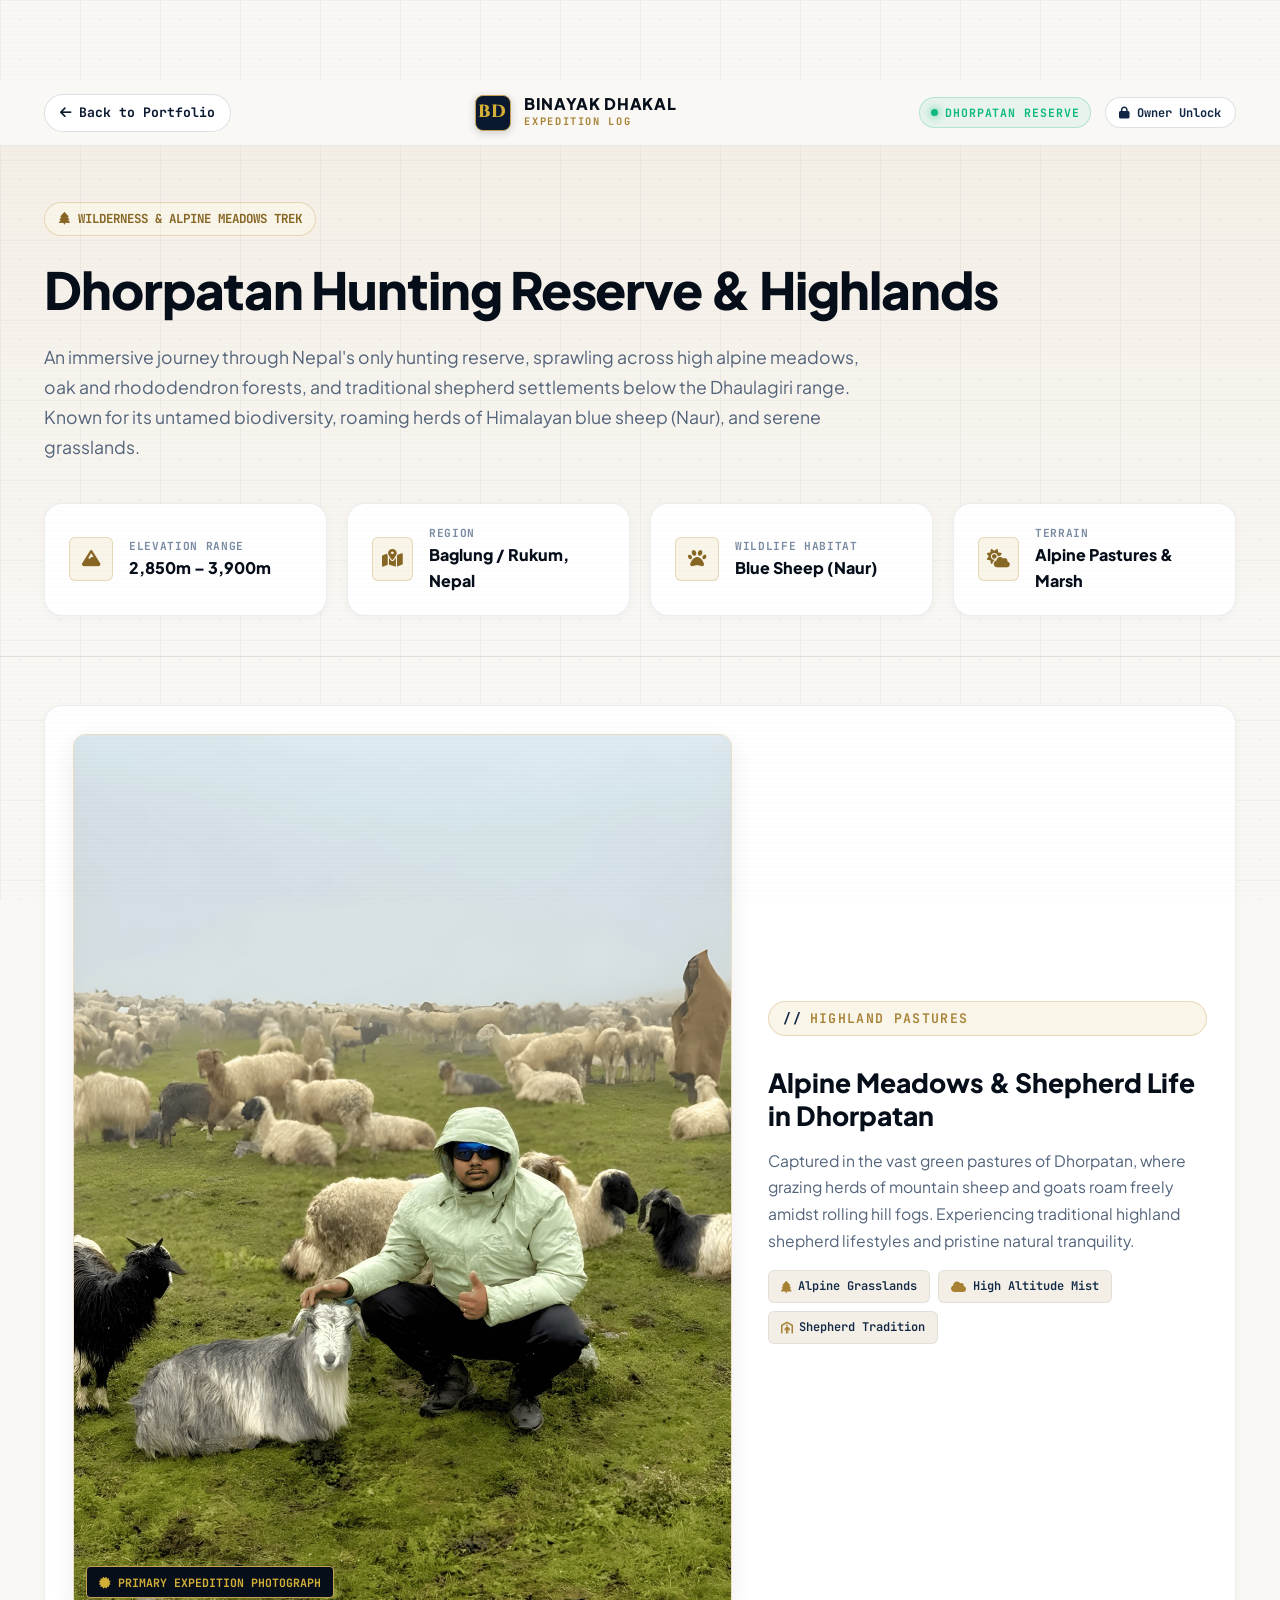
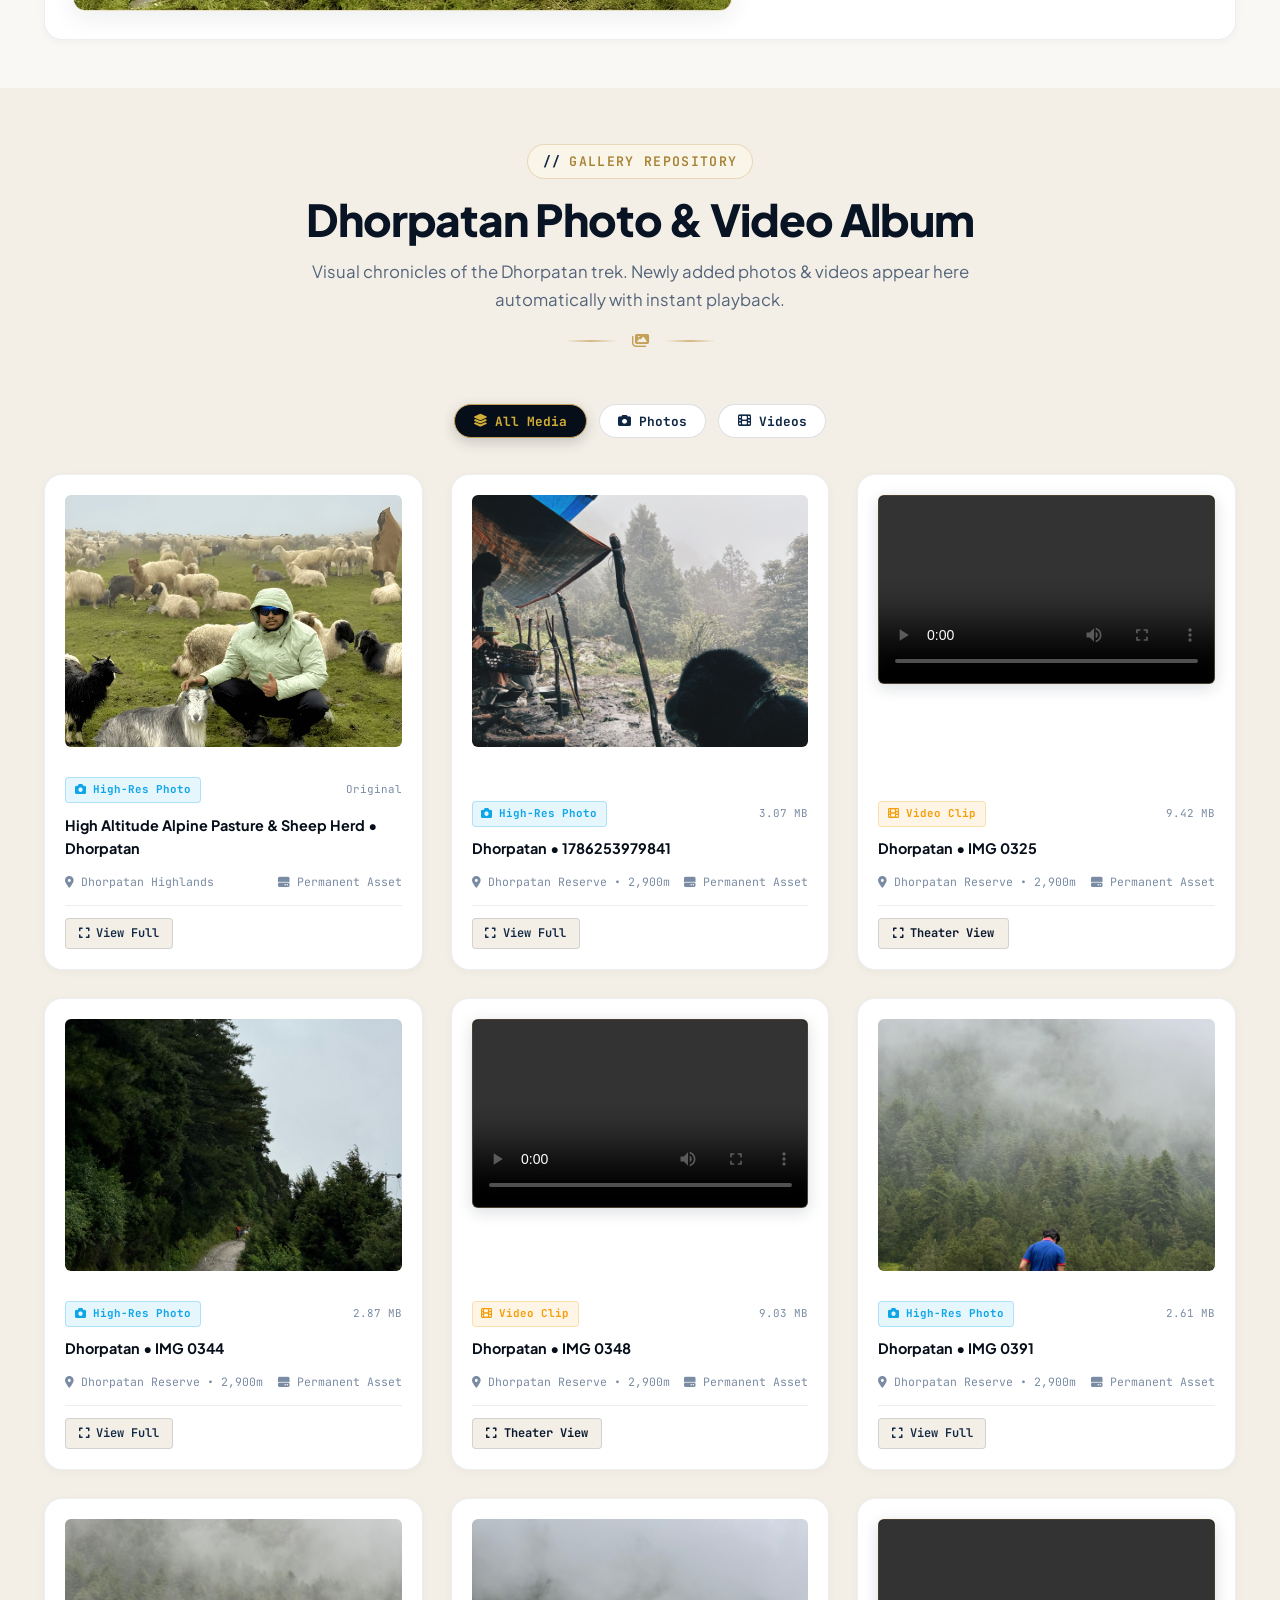
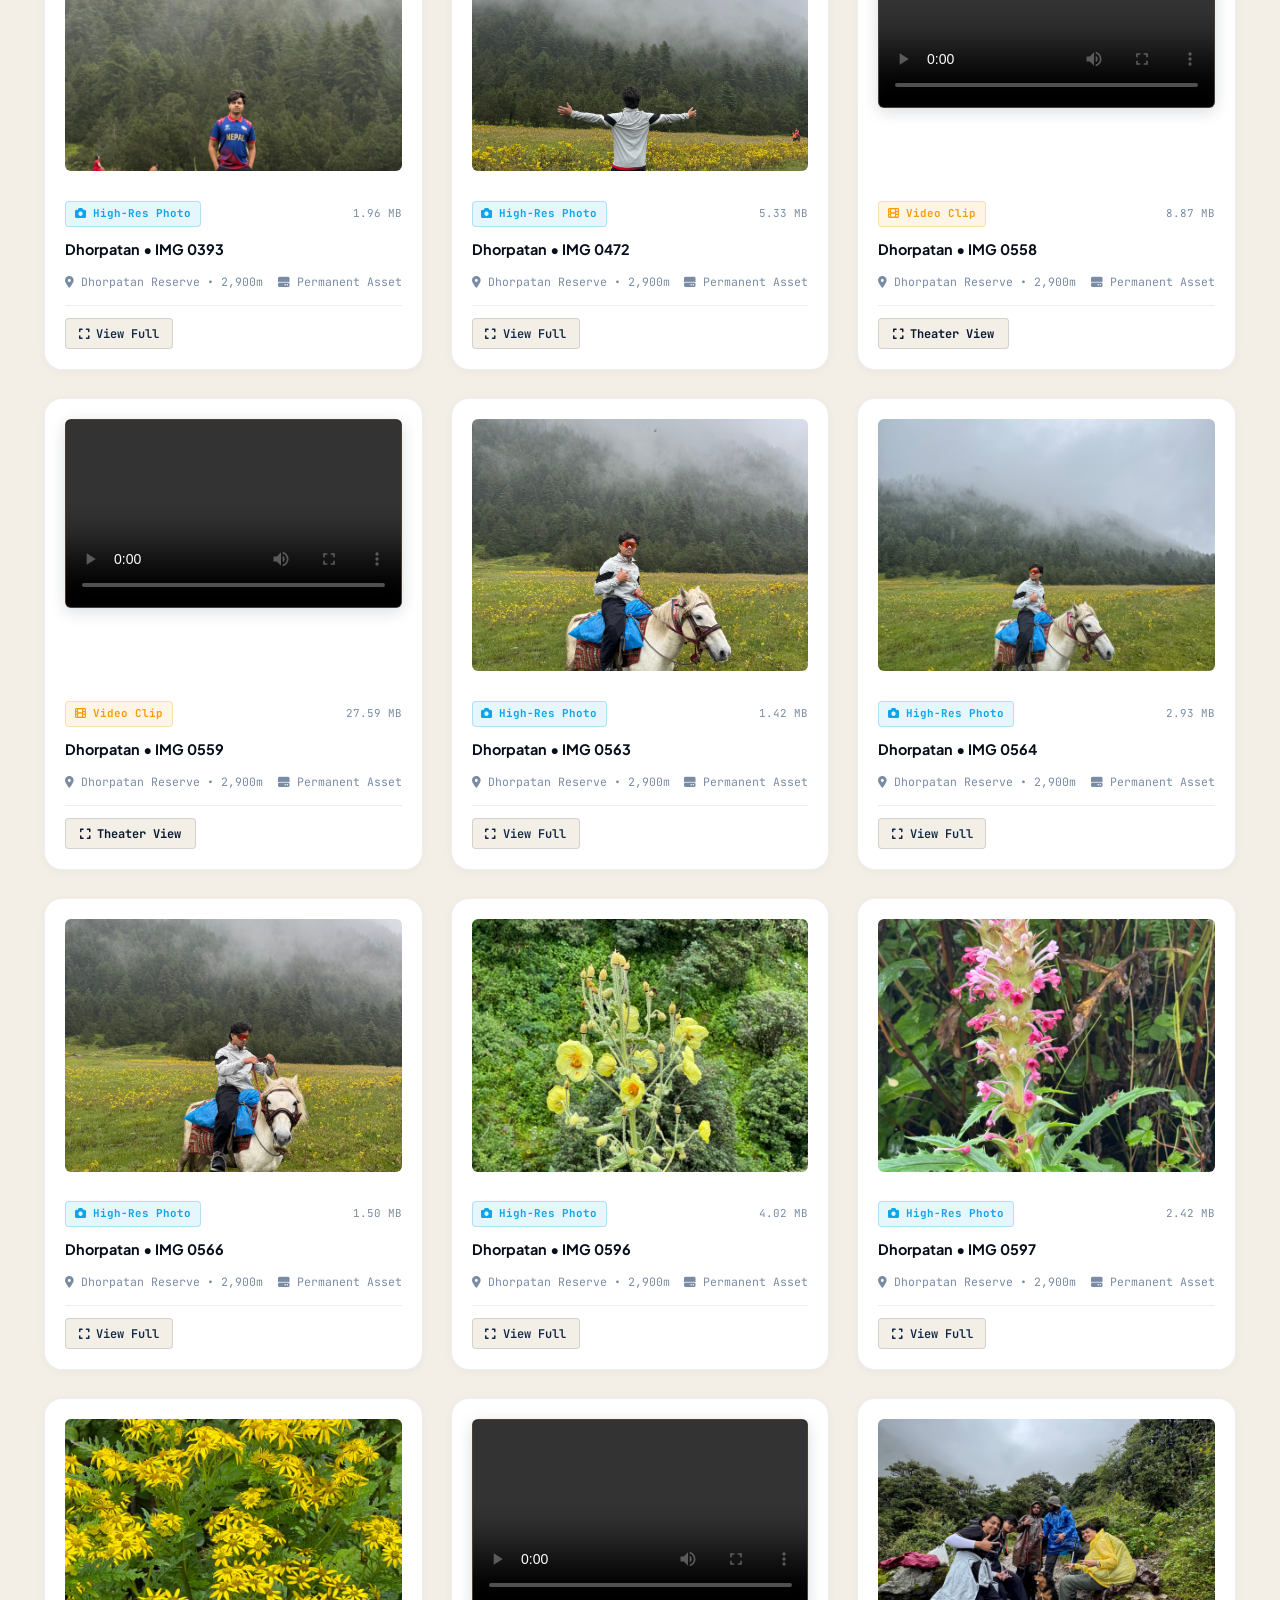
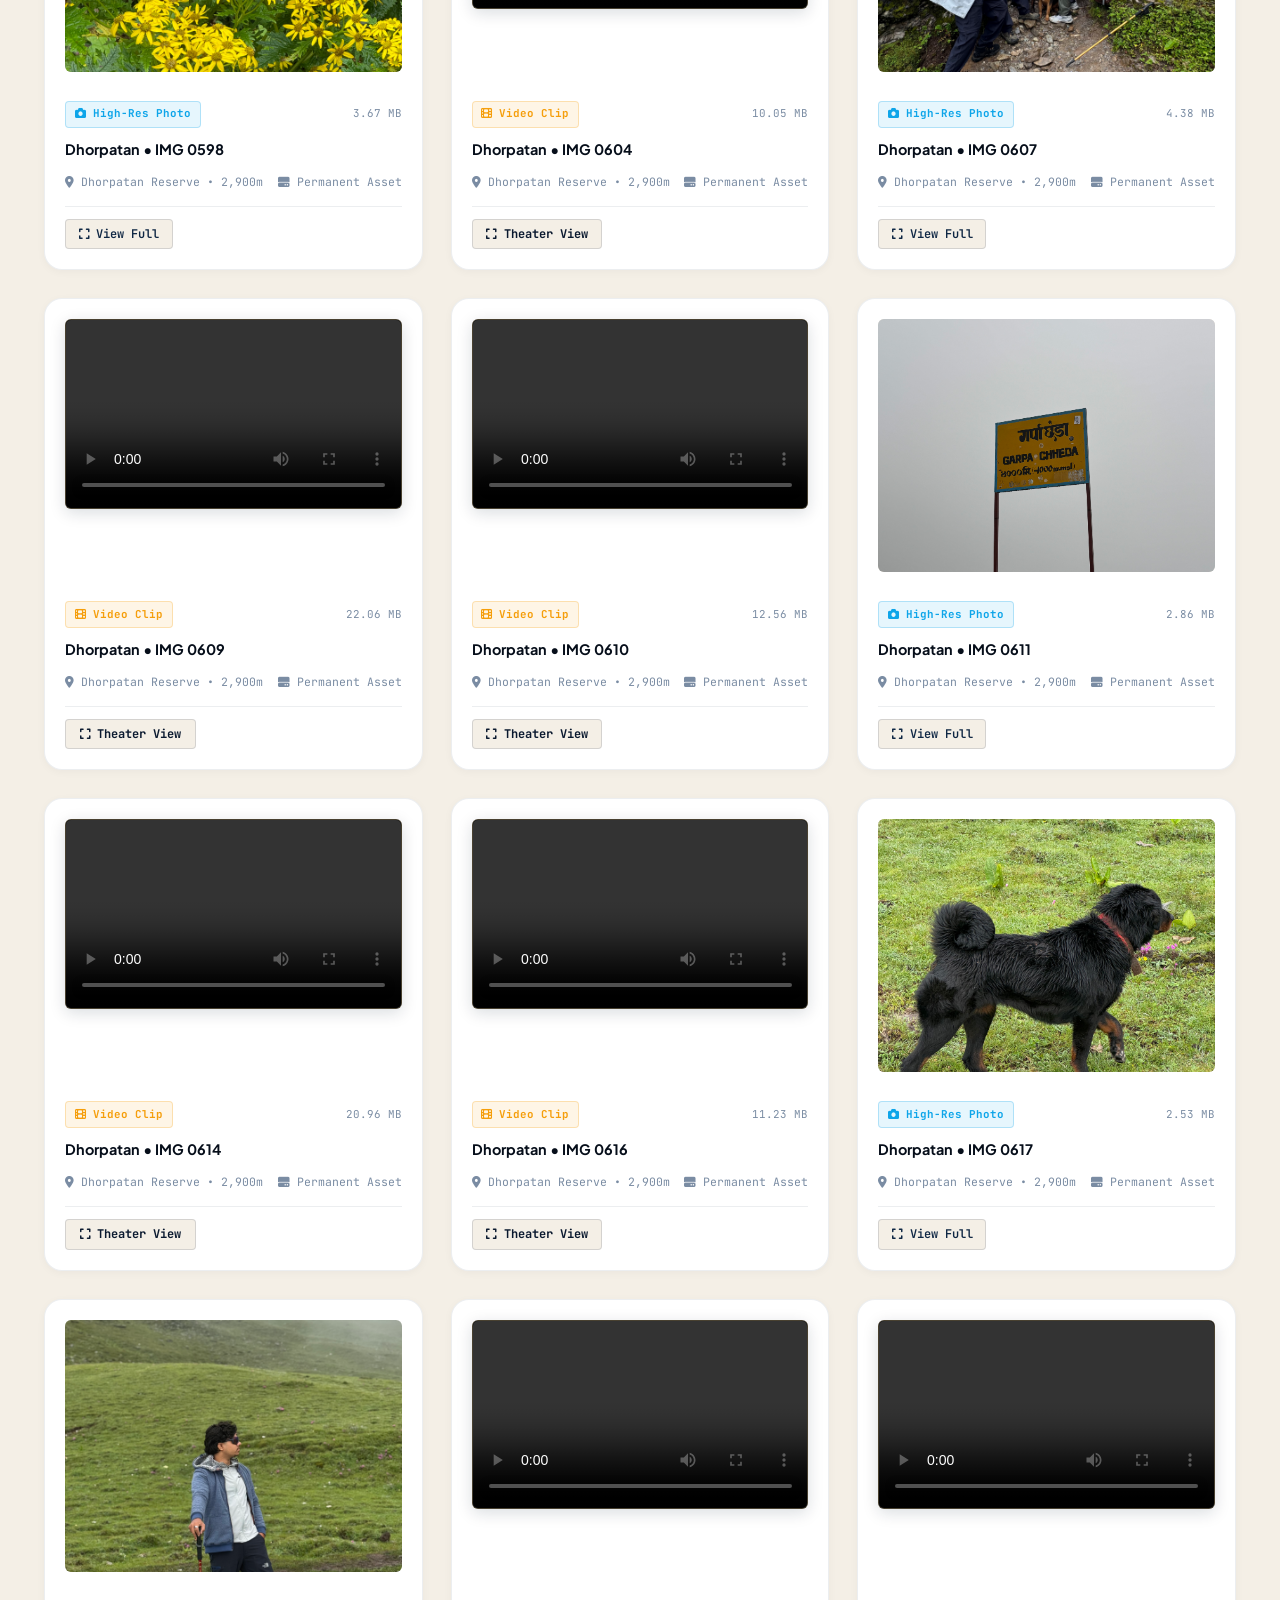
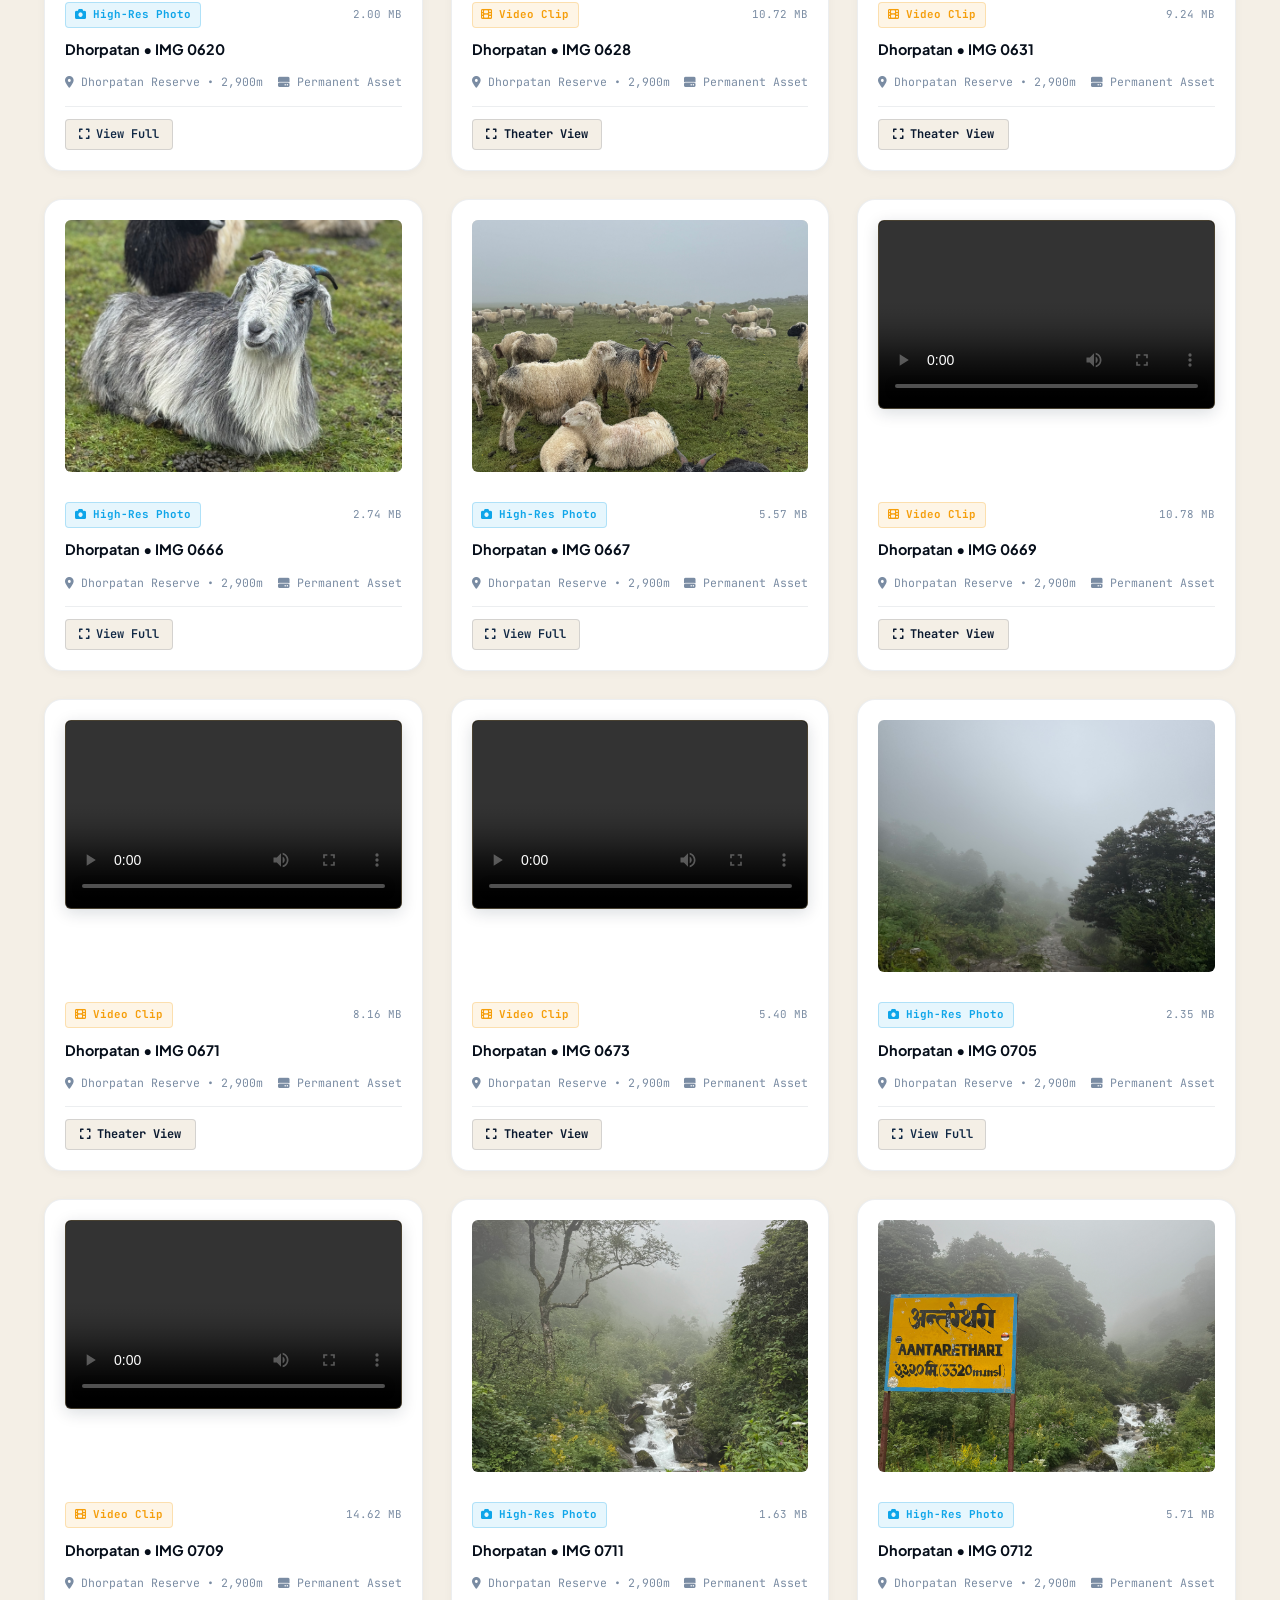
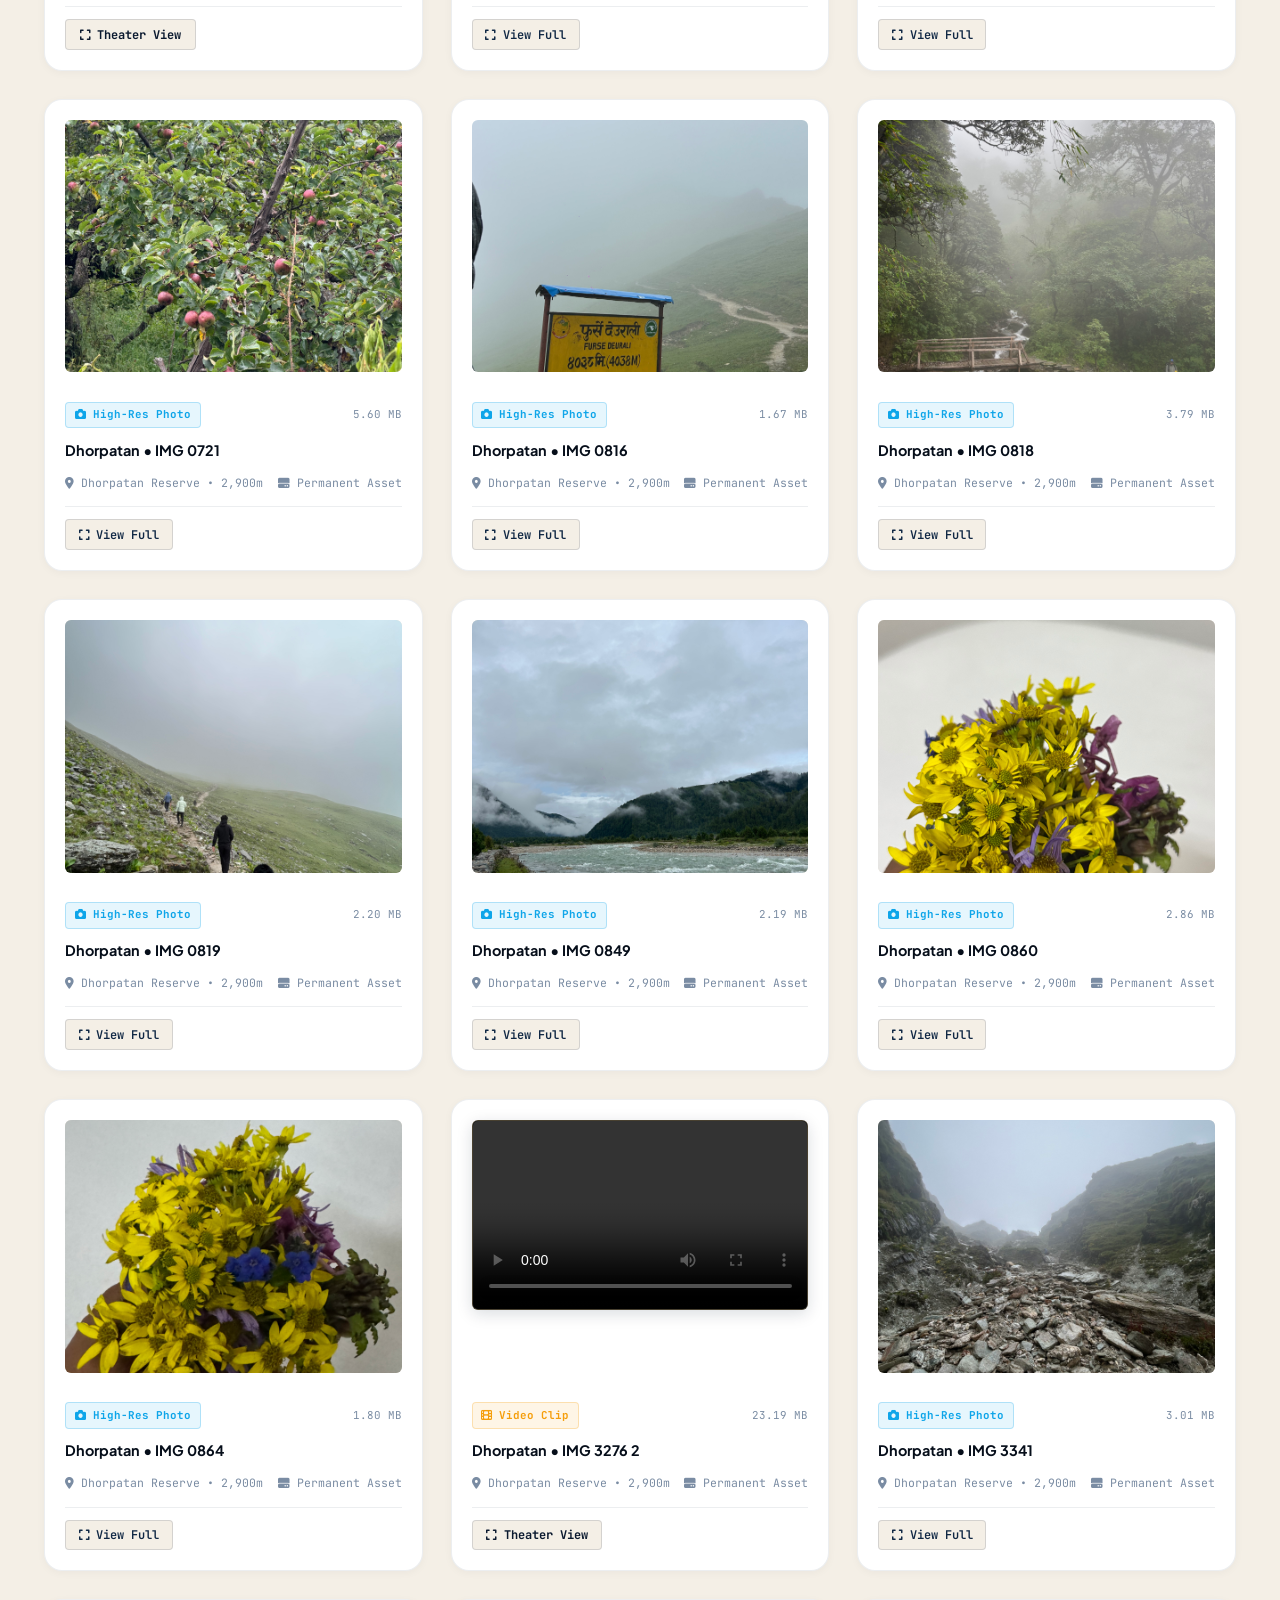
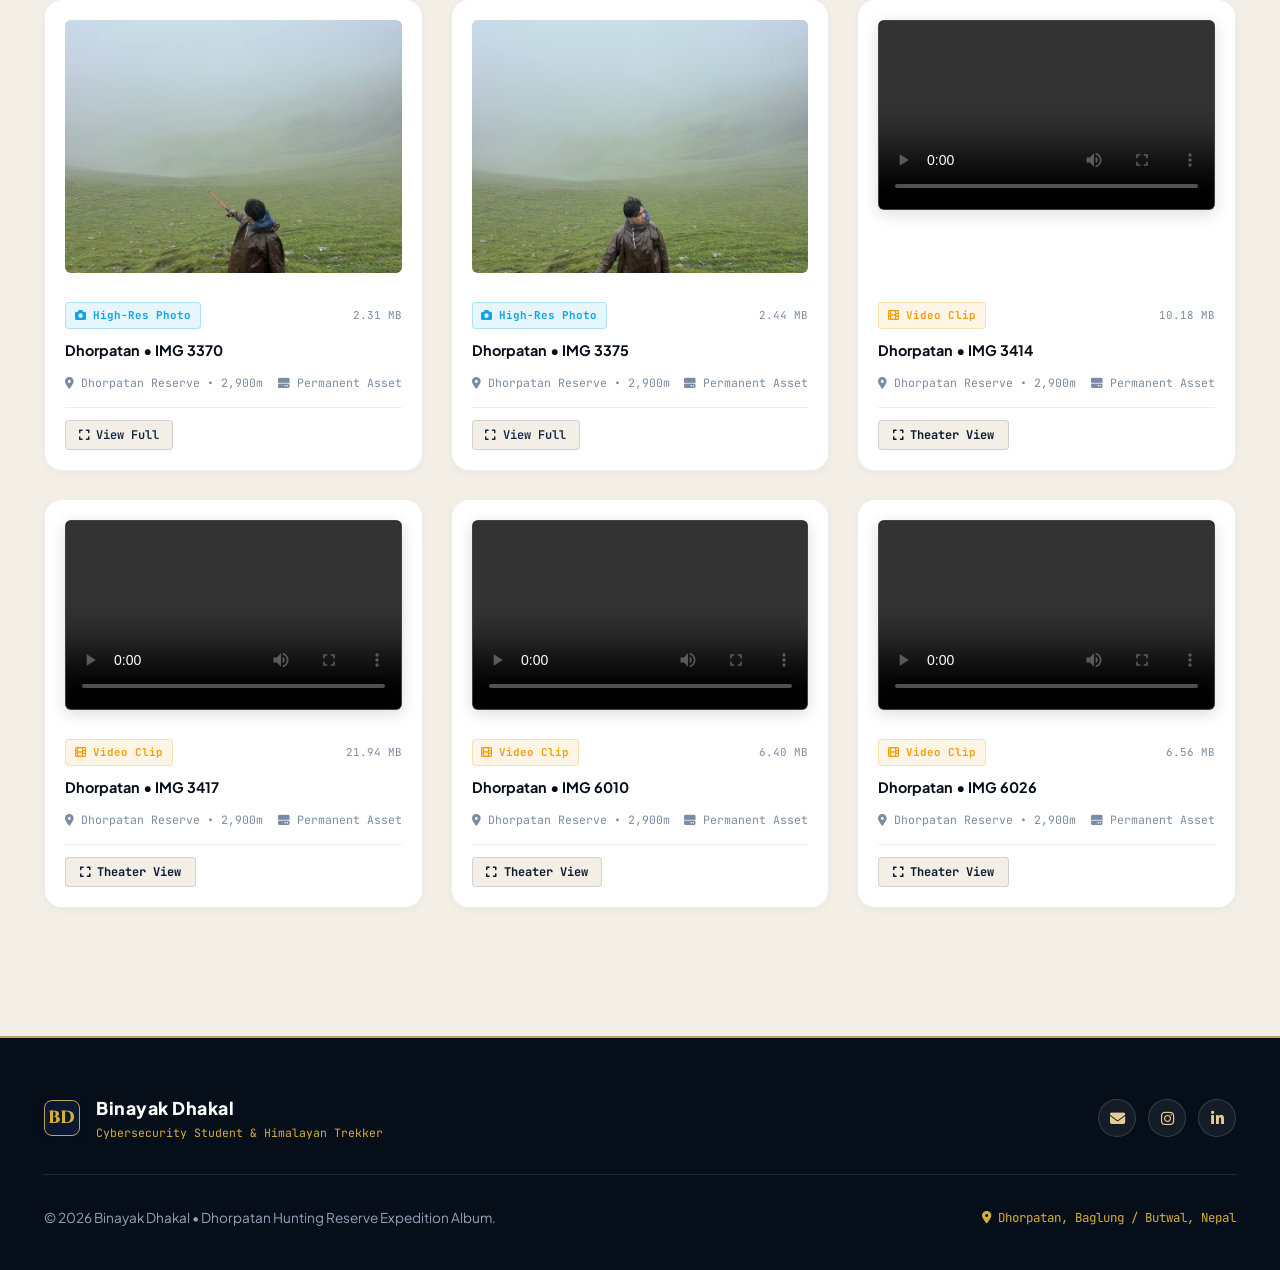
==== commit f0070cd1: "fix: remove passcode hint and update placeholder to Enter owner password" ====
--- a/trekking-dhorpatan.html
+++ b/trekking-dhorpatan.html
@@ -291,8 +291,7 @@
         <p class="dialog-message">Enter your owner passcode to unlock direct photo and video upload tools and management controls.</p>
         <div class="dialog-input-wrap">
           <label for="owner-passcode-input" class="dialog-input-label">PASSCODE</label>
-          <input type="password" id="owner-passcode-input" class="dialog-input-field" placeholder="Enter owner passcode (binayak)..." autocomplete="current-password">
-          <span class="dialog-hint">Default passcode: <code>binayak</code></span>
+          <input type="password" id="owner-passcode-input" class="dialog-input-field" placeholder="Enter owner password..." autocomplete="current-password">
         </div>
       </div>
       <div class="dialog-footer-royal">
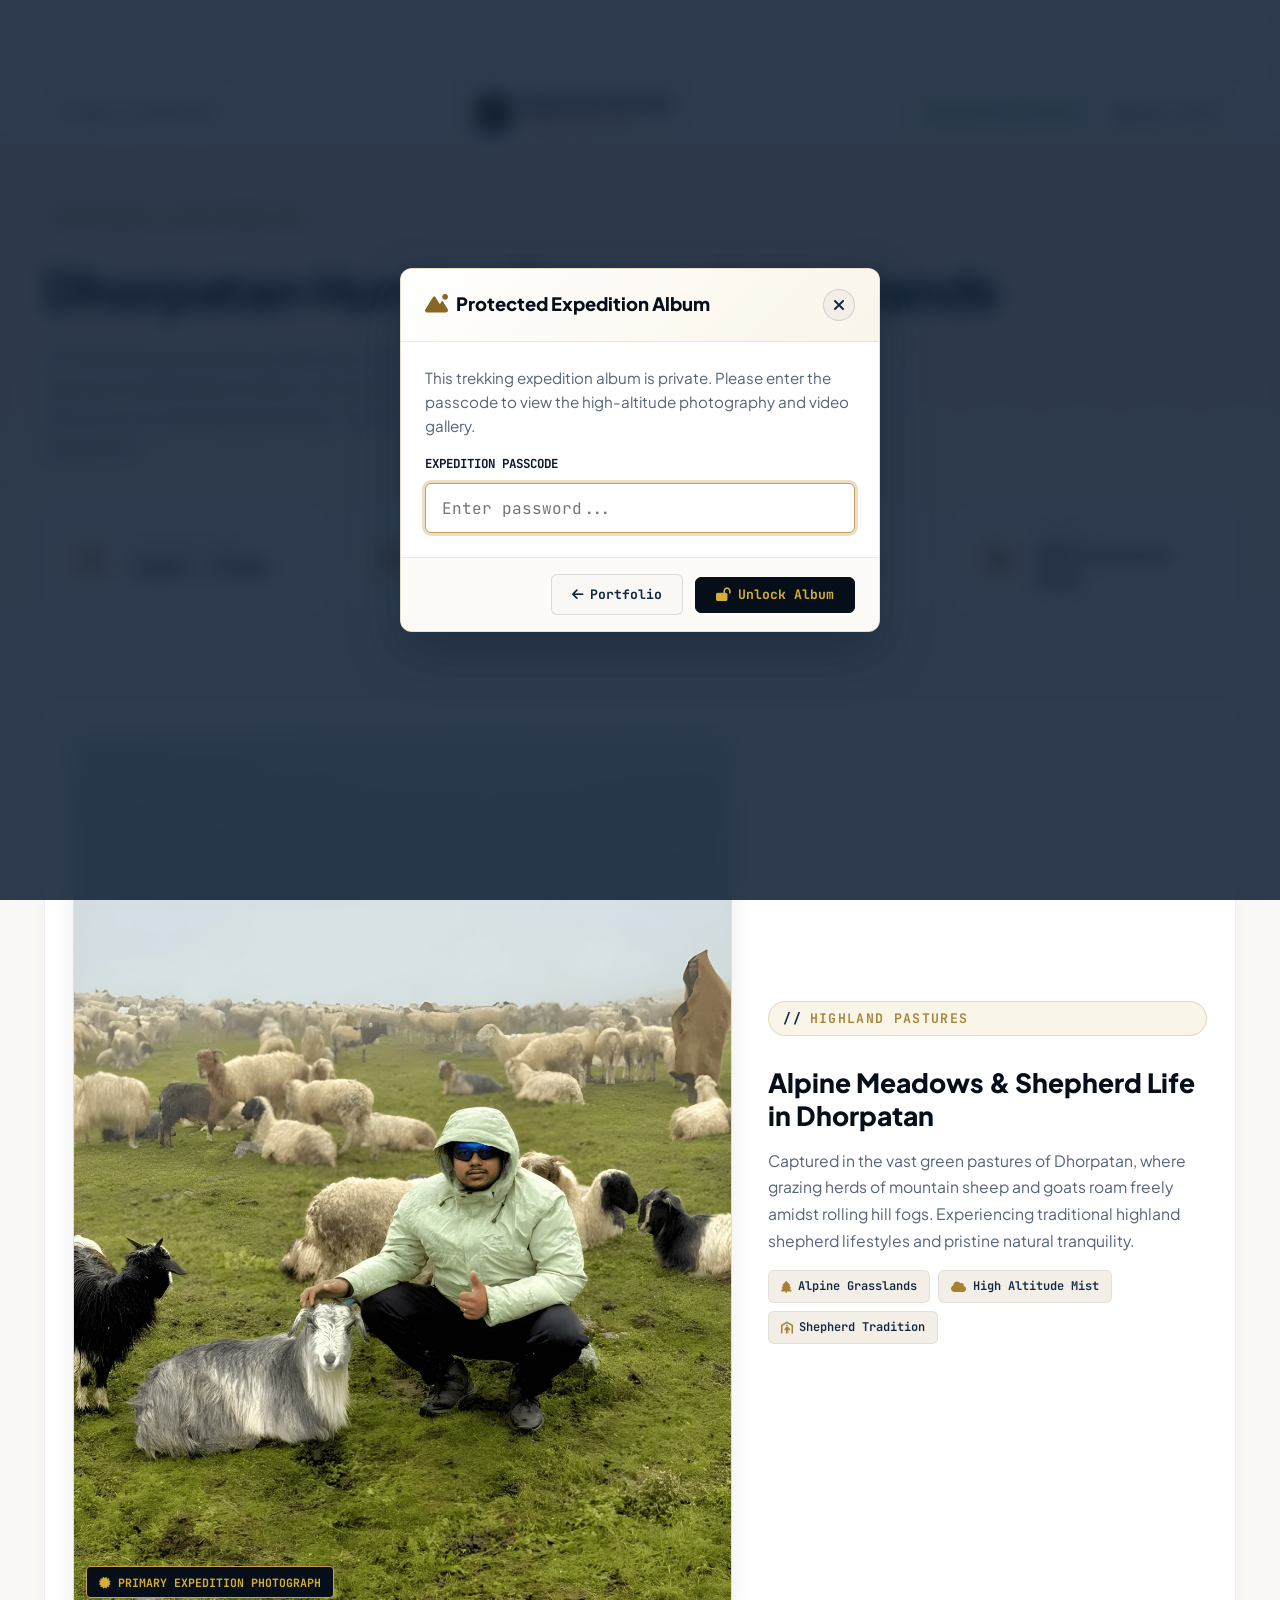
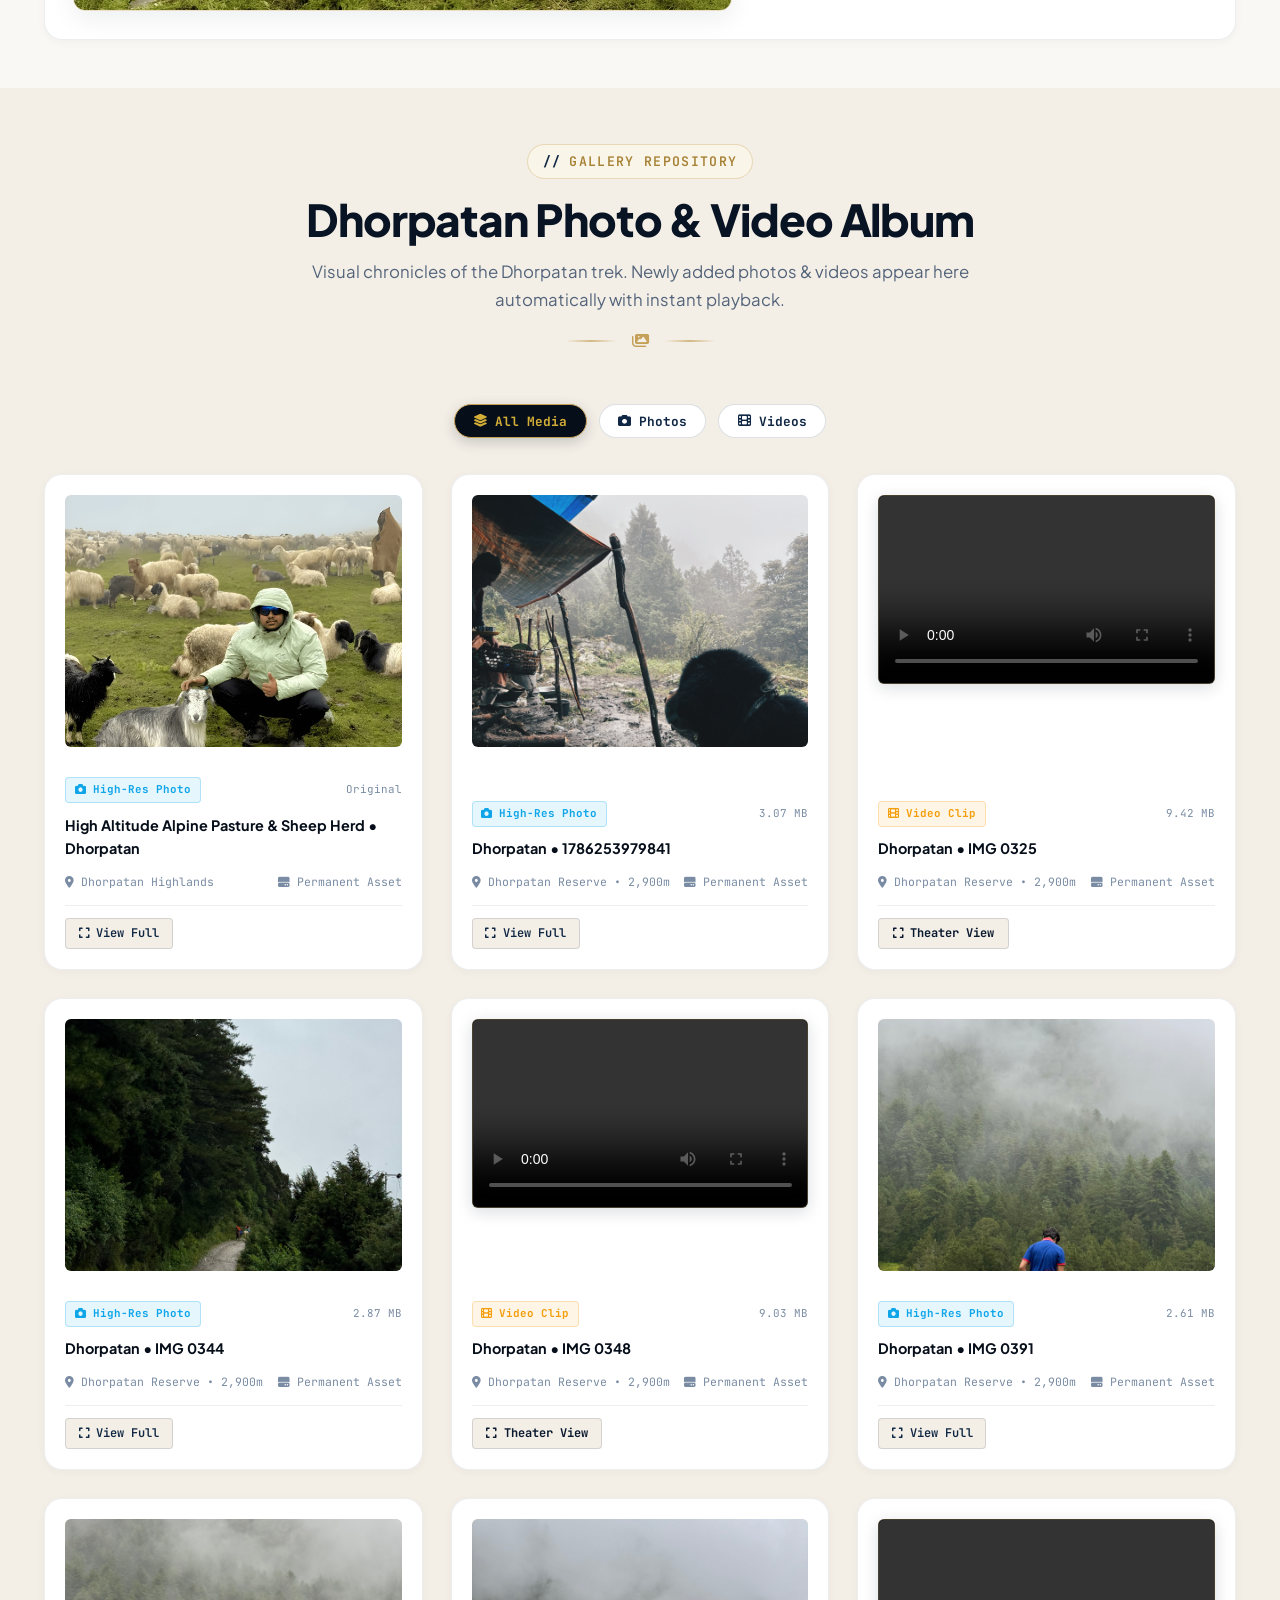
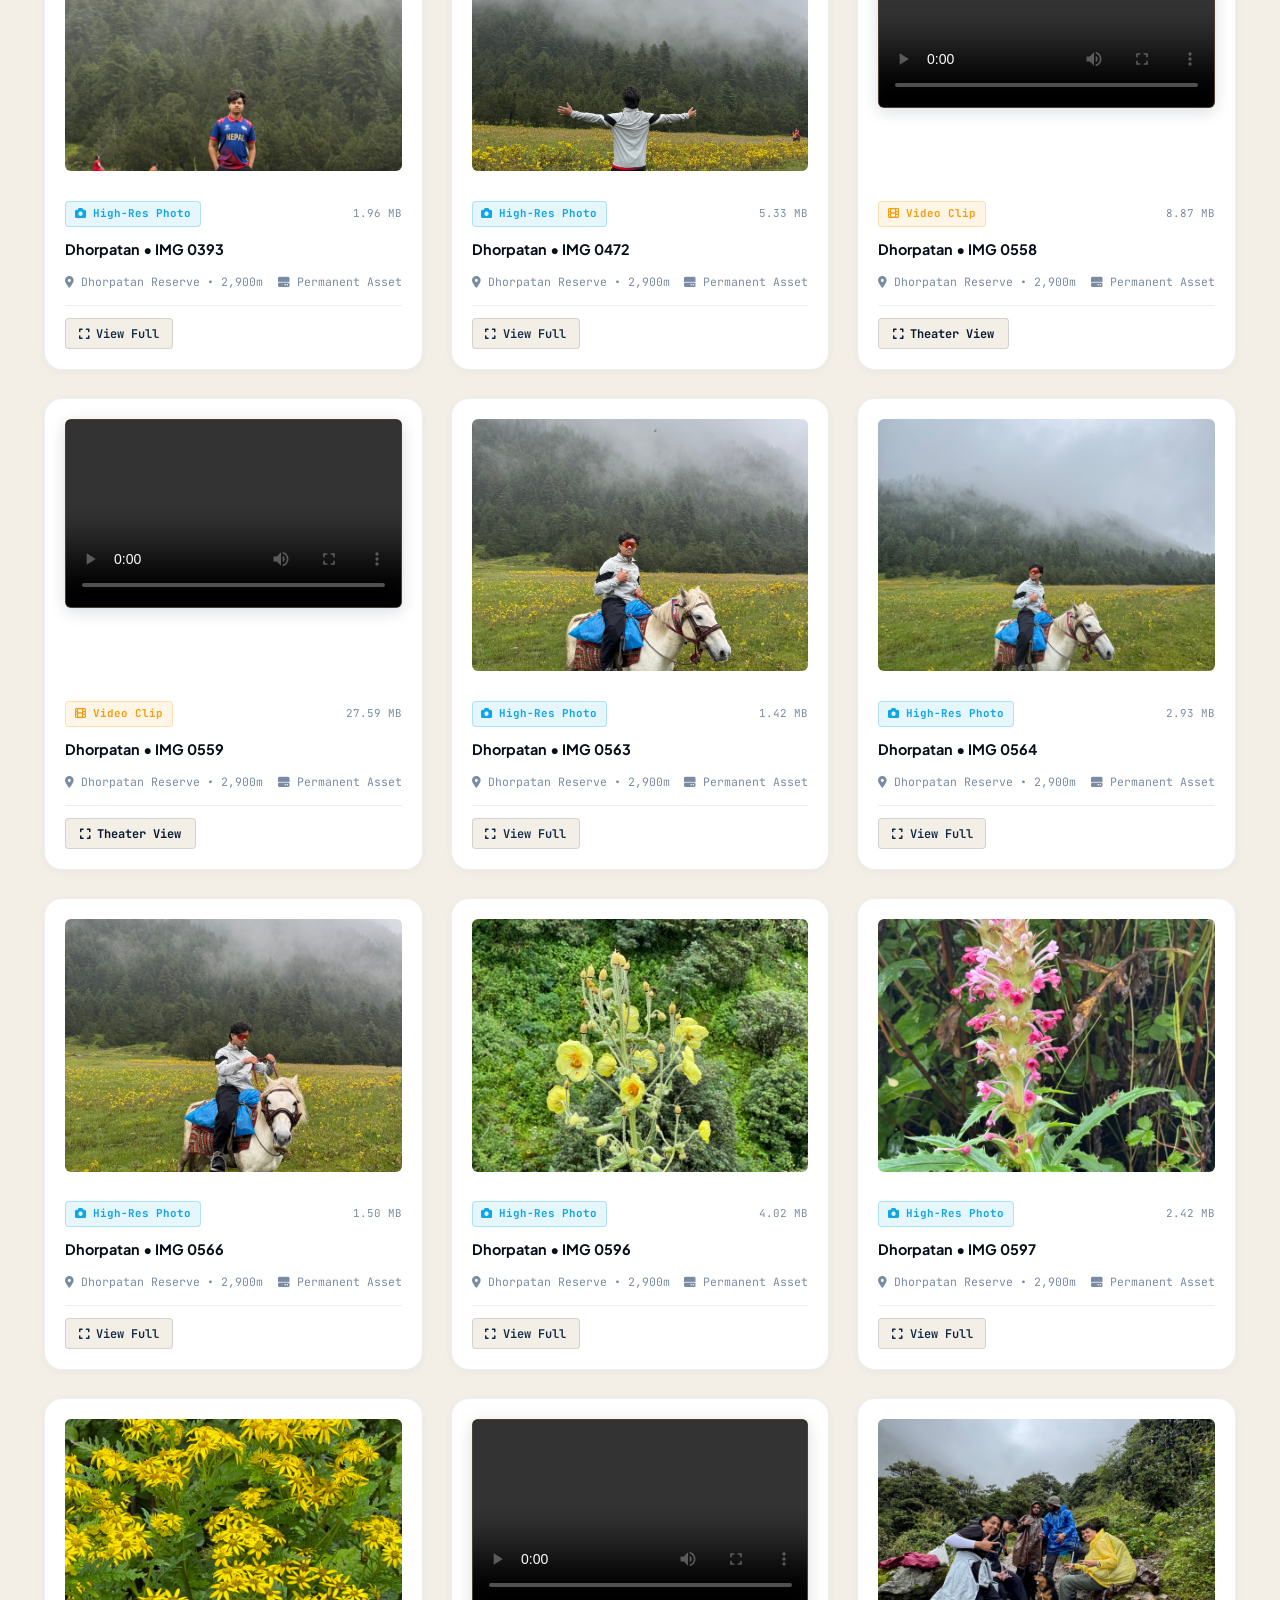
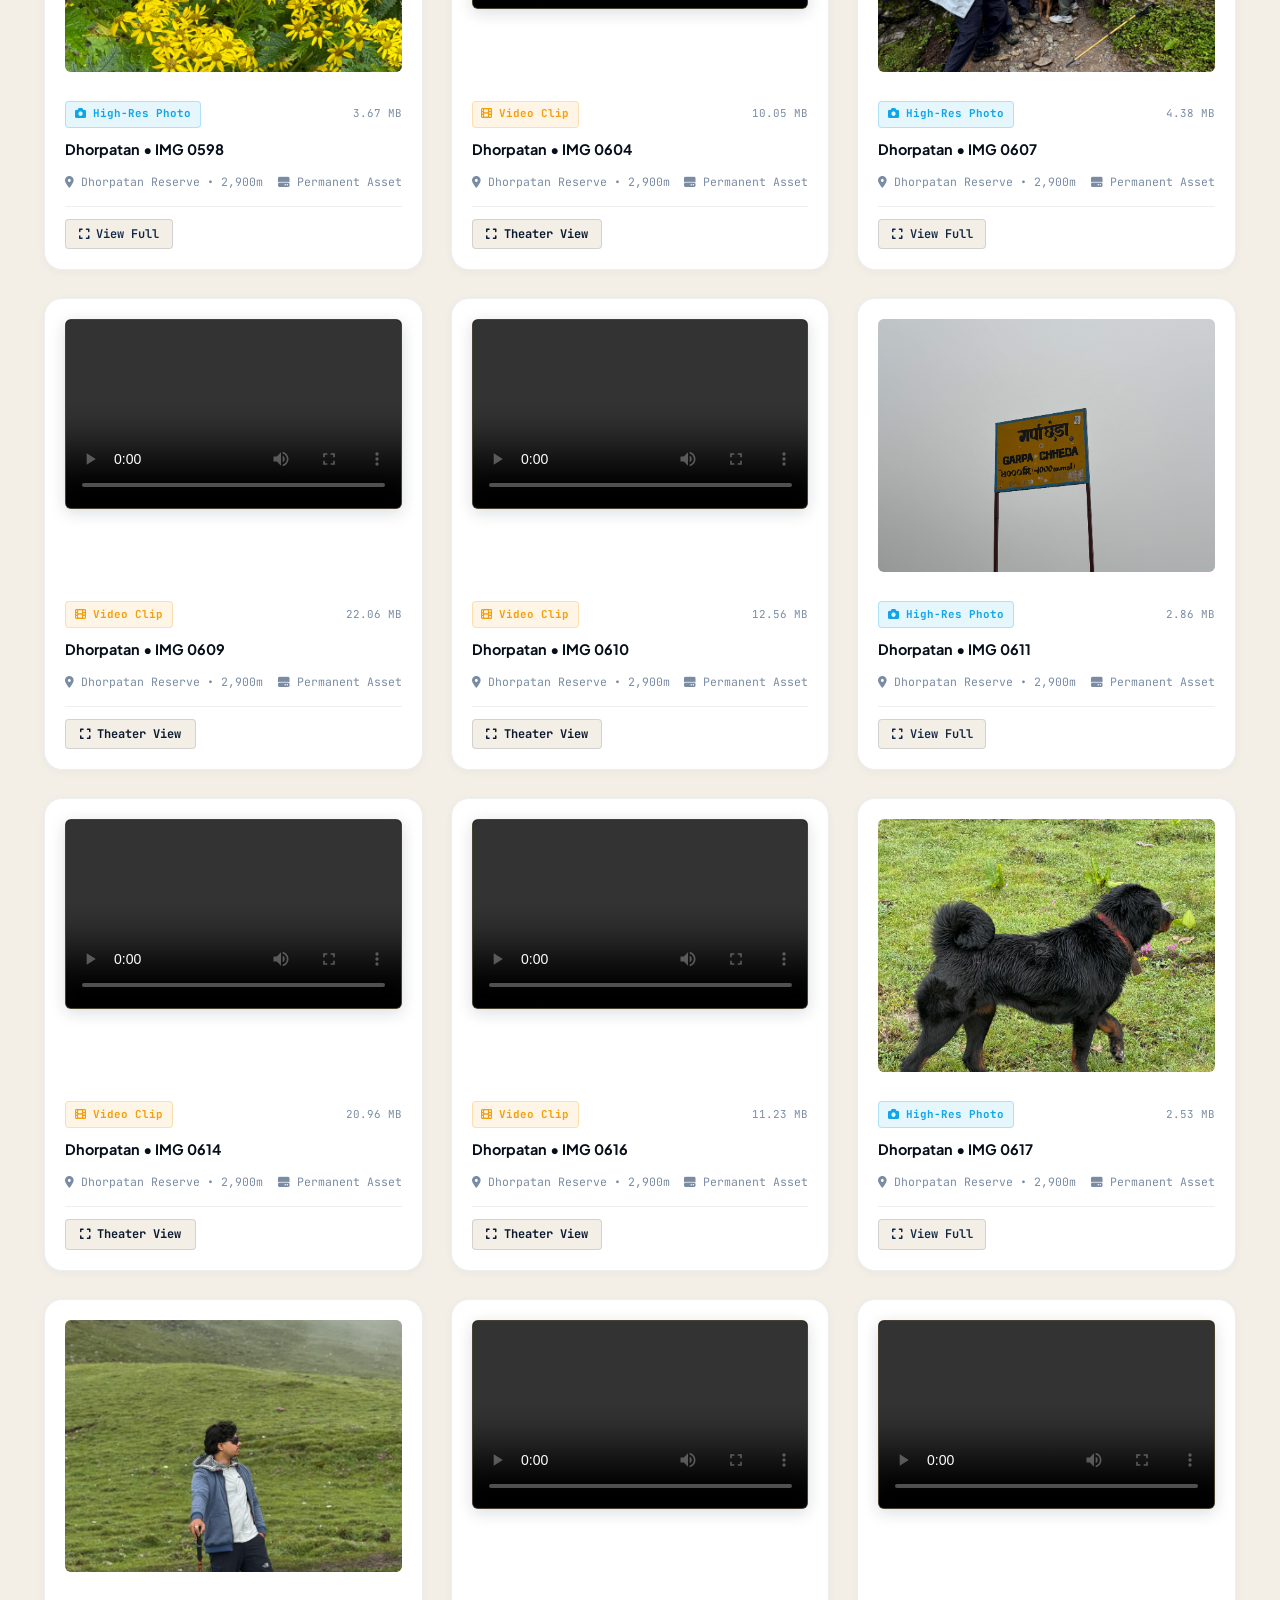
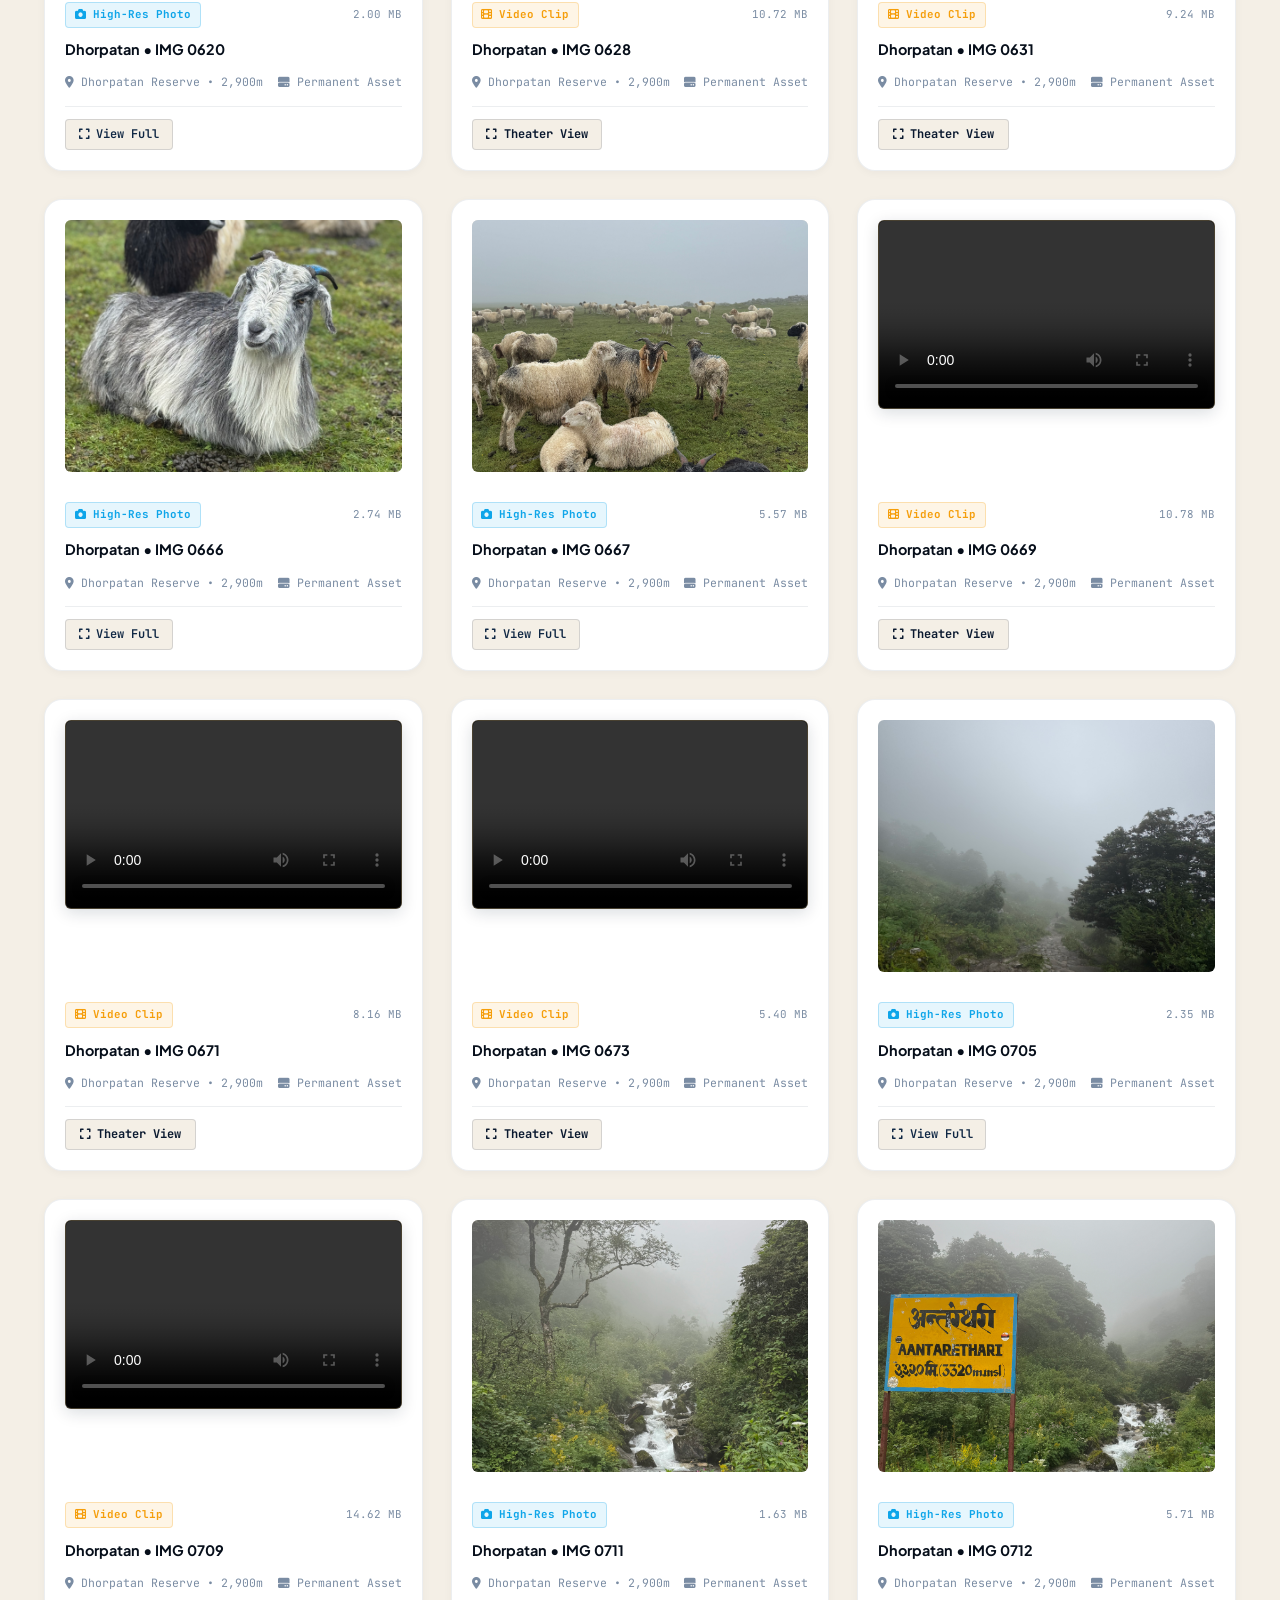
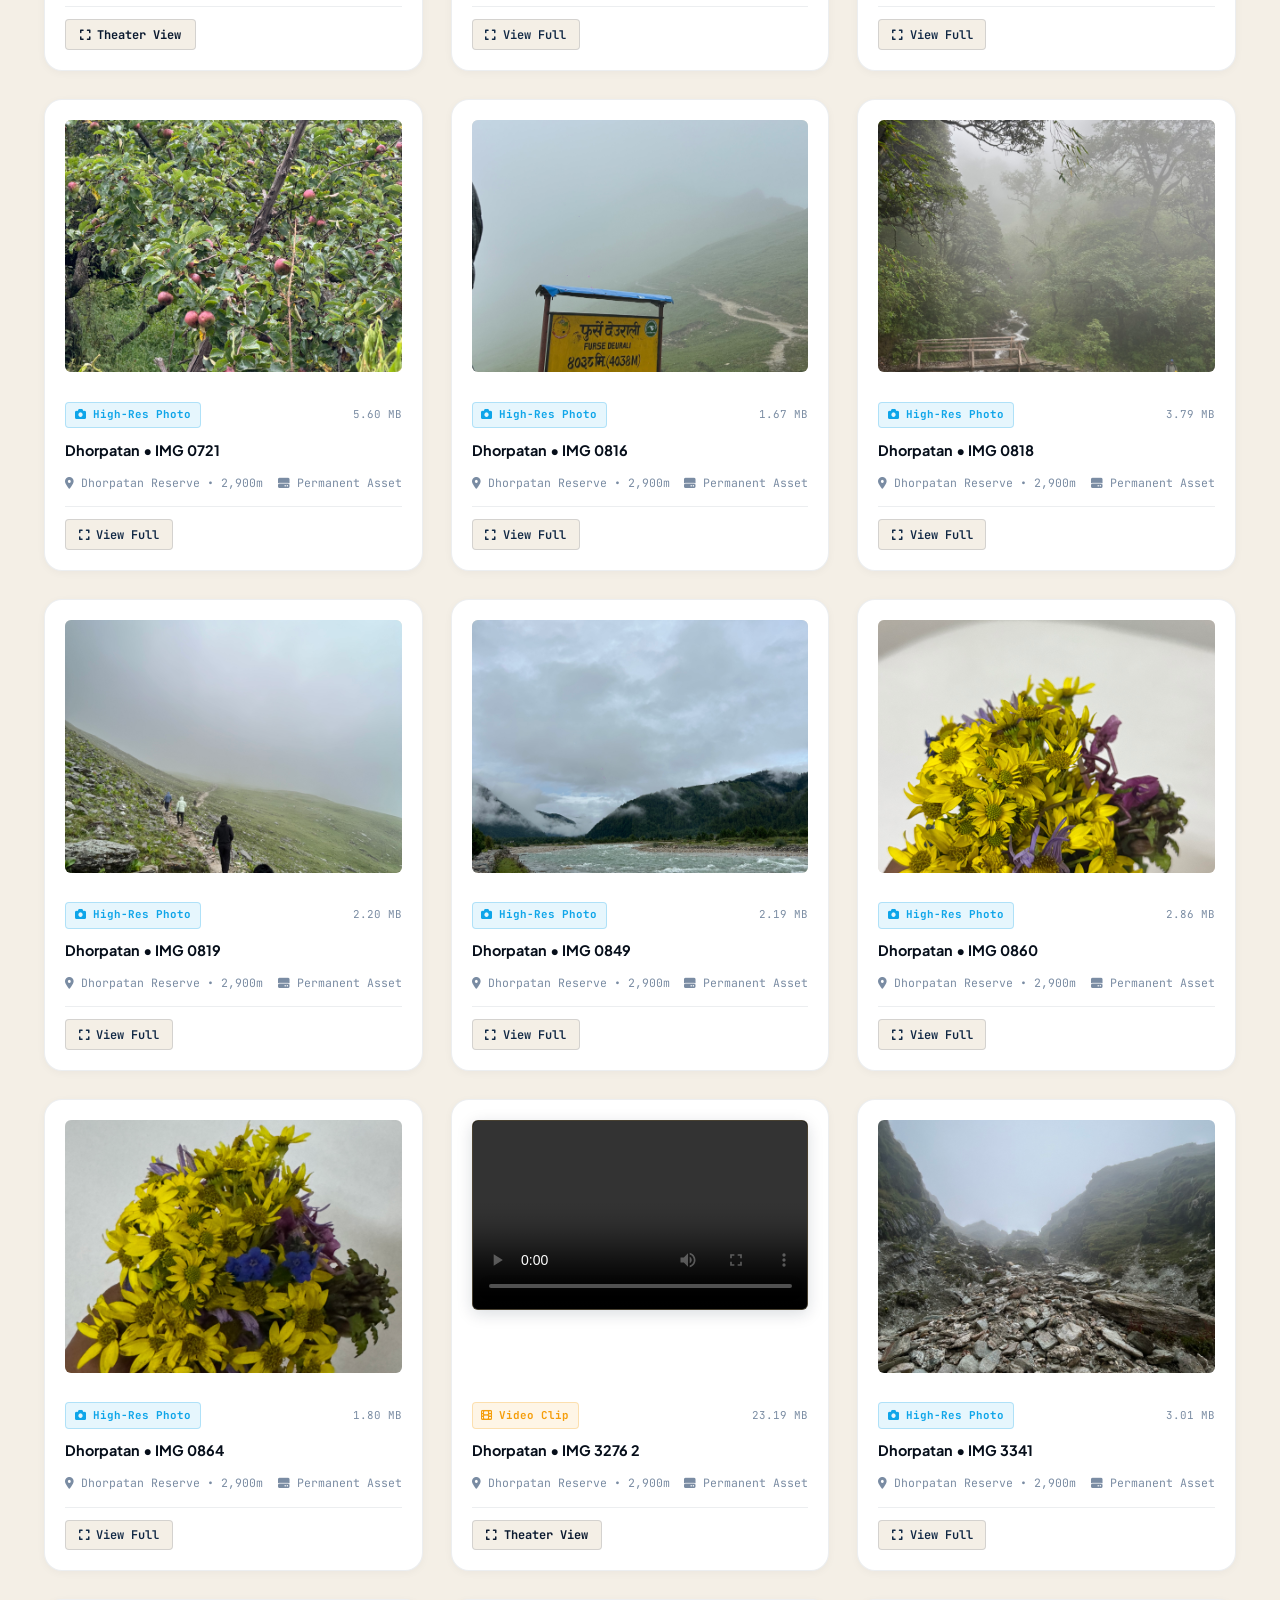
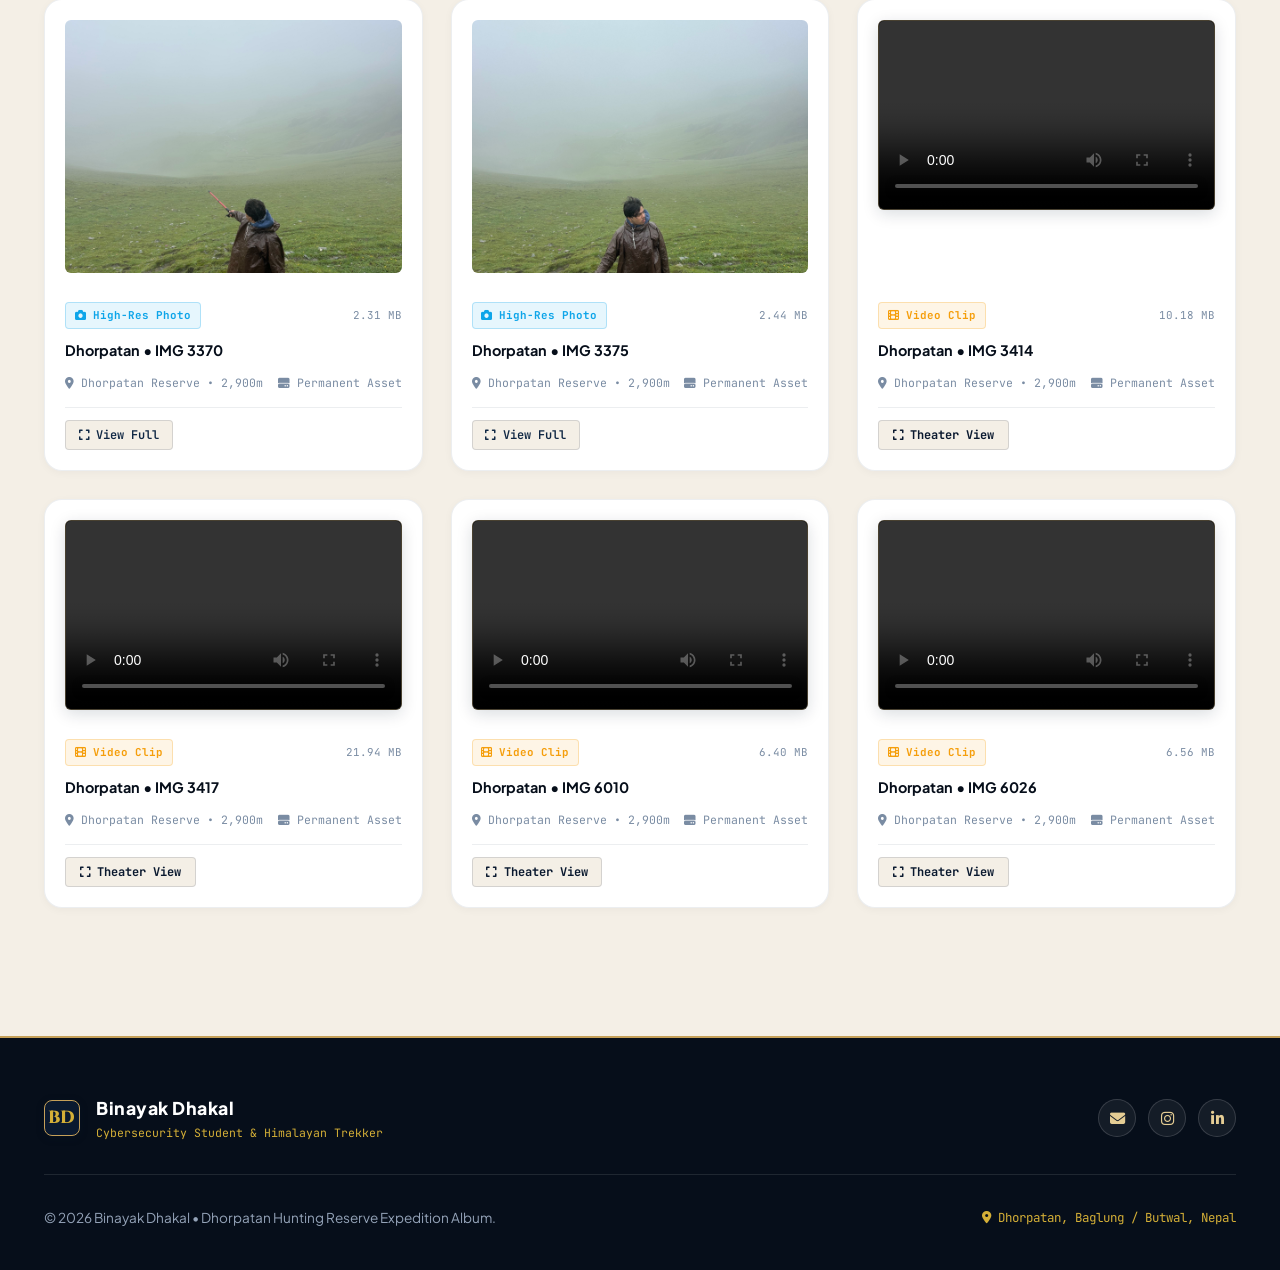
==== commit 1578588e: "Add password protection (khulja simsim) to trekking albums" ====
--- a/trekking-dhorpatan.html
+++ b/trekking-dhorpatan.html
@@ -280,6 +280,28 @@
     </div>
   </div>
 
+  <!-- Visitor Password Access Gate Modal -->
+  <div class="custom-dialog-modal" id="album-visitor-gate-modal" aria-hidden="true" role="dialog" style="z-index: 100000;">
+    <div class="dialog-box-royal">
+      <div class="dialog-header-royal">
+        <span class="dialog-title"><i class="fa-solid fa-mountain-sun"></i> Protected Expedition Album</span>
+        <a href="index.html#hobbies" class="dialog-close-btn" title="Back to Portfolio"><i class="fa-solid fa-xmark"></i></a>
+      </div>
+      <div class="dialog-body-royal">
+        <p class="dialog-message">This trekking expedition album is private. Please enter the passcode to view the high-altitude photography and video gallery.</p>
+        <div class="dialog-input-wrap">
+          <label for="visitor-passcode-input" class="dialog-input-label">EXPEDITION PASSCODE</label>
+          <input type="password" id="visitor-passcode-input" class="dialog-input-field" placeholder="Enter password..." autocomplete="current-password">
+          <span class="dialog-error-msg" id="visitor-gate-error" style="display:none; color: var(--accent-rose); font-size: 0.82rem; font-weight: 600; margin-top: 0.25rem;"><i class="fa-solid fa-circle-exclamation"></i> Incorrect password. Please try again.</span>
+        </div>
+      </div>
+      <div class="dialog-footer-royal">
+        <a href="index.html#hobbies" class="dialog-btn dialog-btn-cancel"><i class="fa-solid fa-arrow-left"></i> Portfolio</a>
+        <button class="dialog-btn dialog-btn-confirm" id="submit-visitor-gate-btn"><i class="fa-solid fa-lock-open"></i> Unlock Album</button>
+      </div>
+    </div>
+  </div>
+
   <!-- Custom Owner Unlock Modal -->
   <div class="custom-dialog-modal" id="owner-auth-modal" aria-hidden="true" role="dialog">
     <div class="dialog-box-royal">
--- a/style.css
+++ b/style.css
@@ -2062,6 +2062,10 @@
   color: var(--accent-emerald);
 }
 
+.project-status-note.in-process {
+  color: var(--gold-500);
+}
+
 /* --------------------------------------------------------------------------
    16. Project Modal Deep-Dive
    -------------------------------------------------------------------------- */
@@ -2325,6 +2329,16 @@
   justify-content: center;
 }
 
+.kali-cert-icon {
+  background: #0f1c2e;
+  border: 1.5px solid rgba(85, 122, 233, 0.4);
+  color: #557ae9;
+  display: flex;
+  align-items: center;
+  justify-content: center;
+  font-size: 1.5rem;
+}
+
 .cert-thumbnail-box {
   position: relative;
   border-radius: var(--radius-sm);
@@ -2581,7 +2595,9 @@
   transition: opacity var(--transition-fast);
 }
 
-.cert-modal-overlay.is-active {
+.cert-modal-overlay.is-active,
+.cert-modal-overlay.active,
+.cert-modal-overlay.open {
   opacity: 1;
   pointer-events: auto;
 }
@@ -2601,7 +2617,9 @@
   transition: transform var(--transition-smooth);
 }
 
-.cert-modal-overlay.is-active .cert-modal-dialog {
+.cert-modal-overlay.is-active .cert-modal-dialog,
+.cert-modal-overlay.active .cert-modal-dialog,
+.cert-modal-overlay.open .cert-modal-dialog {
   transform: scale(1) translateY(0);
 }
 
@@ -4836,6 +4854,18 @@
   box-shadow: 0 0 0 3px var(--gold-glow);
 }
 
+.dialog-input-field.input-error {
+  border-color: var(--accent-rose) !important;
+  box-shadow: 0 0 0 3px rgba(225, 29, 72, 0.2) !important;
+  animation: inputShake 0.35s ease;
+}
+
+@keyframes inputShake {
+  0%, 100% { transform: translateX(0); }
+  20%, 60% { transform: translateX(-6px); }
+  40%, 80% { transform: translateX(6px); }
+}
+
 .dialog-hint {
   font-size: 0.78rem;
   color: var(--text-dim);
